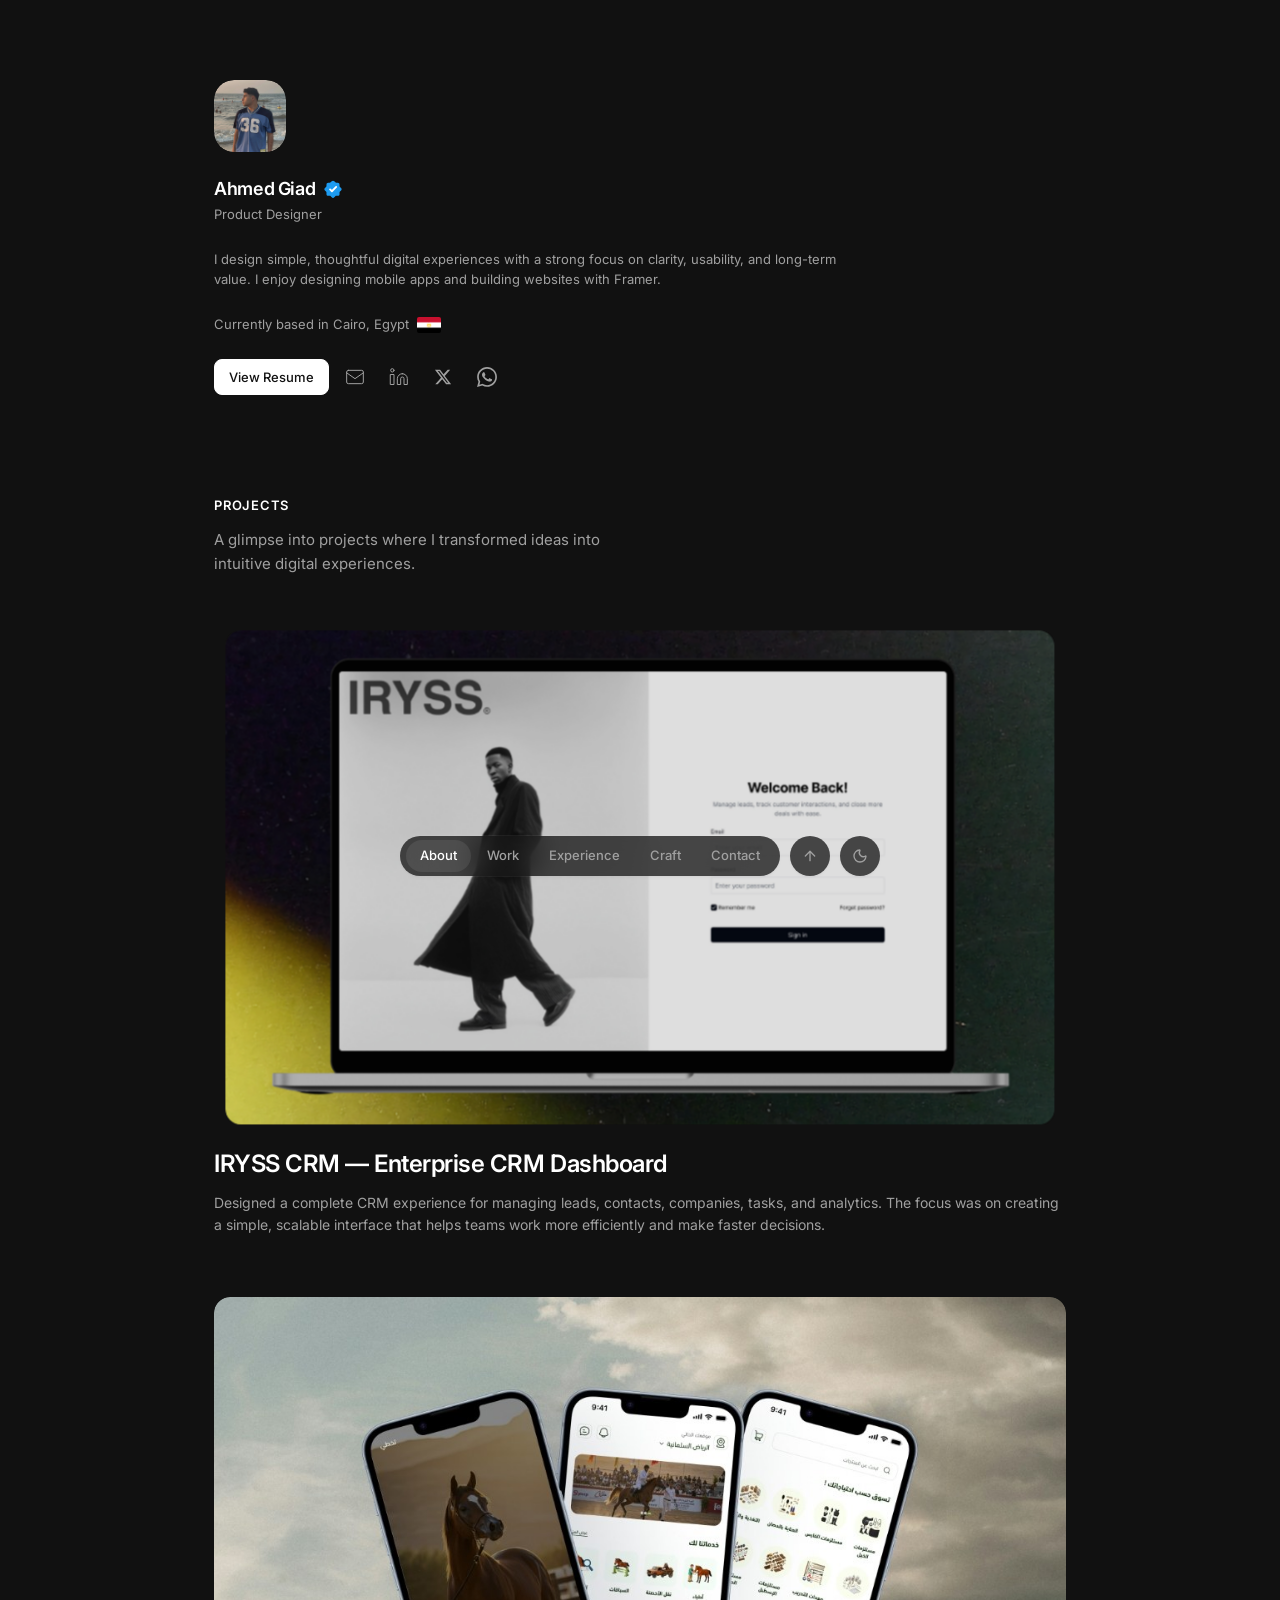
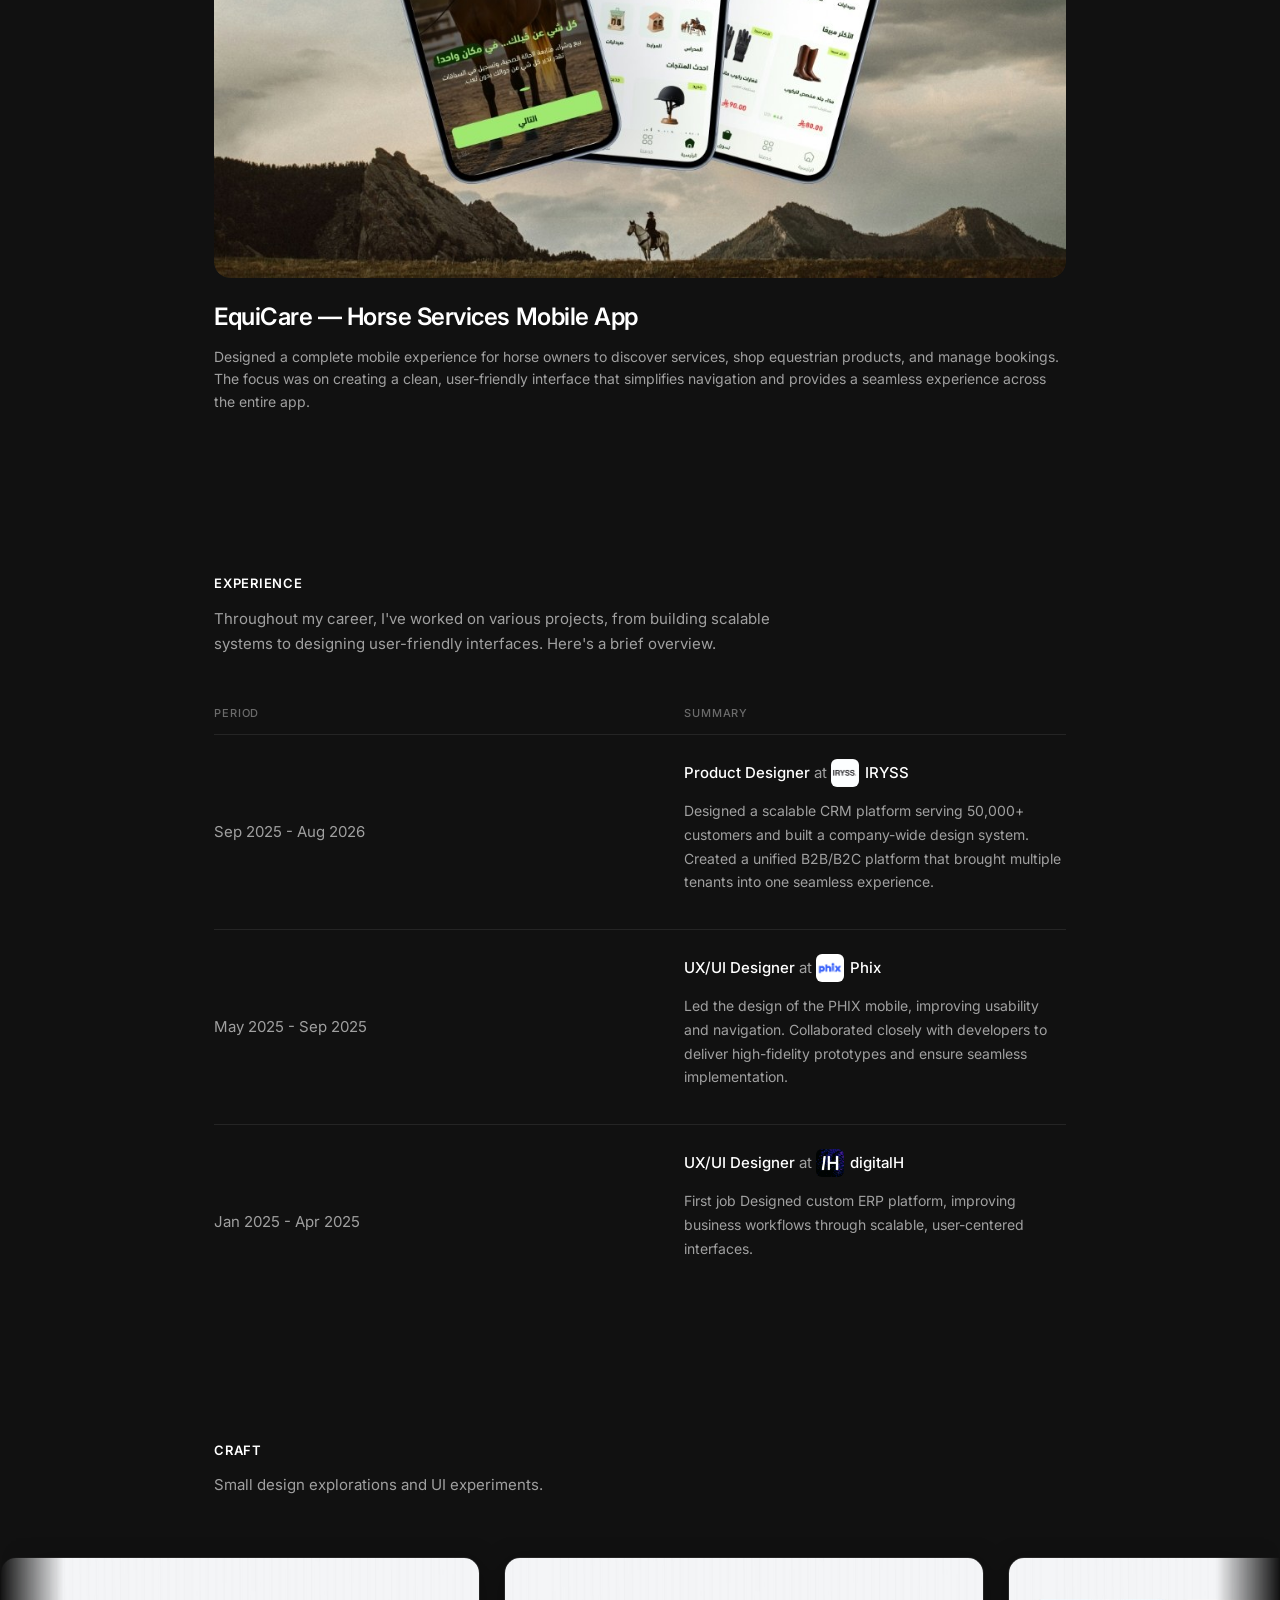
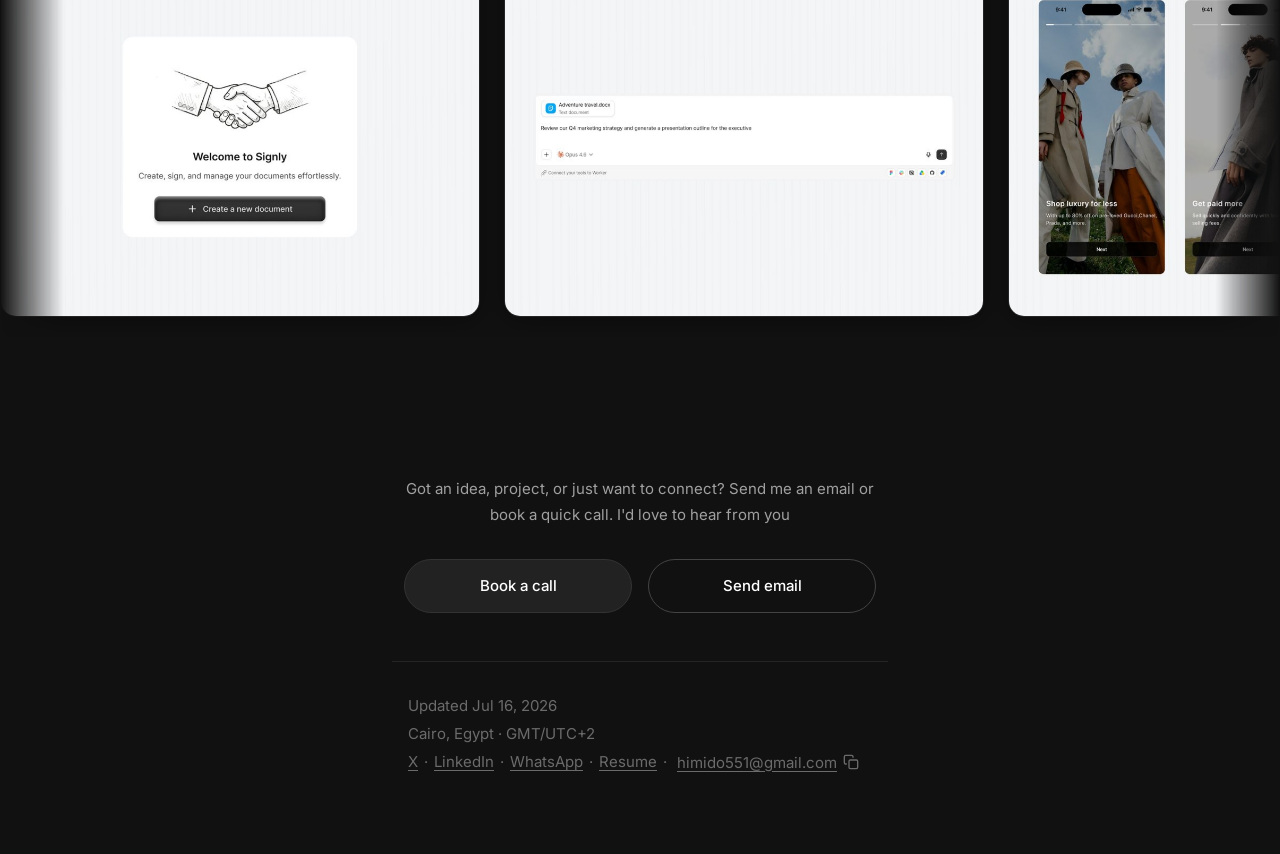
==== index.html @ dc69ae06 "Update Google Drive Resume links to the new CV file" ====
<!DOCTYPE html>
<html lang="en">
<head>
  <meta charset="UTF-8">
  <meta name="viewport" content="width=device-width, initial-scale=1.0">
  <meta name="description" content="Ahmed Giad — Senior UI/UX Designer specializing in Product & Enterprise UX. Building simple, thoughtful digital experiences.">
  <title>Ahmed Giad — Senior UI/UX Designer</title>
  <link rel="preconnect" href="https://fonts.googleapis.com">
  <link rel="preconnect" href="https://fonts.gstatic.com" crossorigin>
  <link href="https://fonts.googleapis.com/css2?family=Inter:wght@400;500;600&display=swap" rel="stylesheet">
  <link rel="stylesheet" href="styles.css?v=dock-v6">
  <link rel="icon" type="image/jpeg" href="assets/avatar.jpg">
</head>
<body>

  <main class="portfolio">
    <!-- ======= HERO SECTION ======= -->
    <section class="hero reveal" id="hero">
      <div class="container">
        <!-- Avatar Stack (4 background cards + 1 foreground main avatar) -->
        <div class="avatar-stack-container" id="avatar-stack">
          <!-- 4 Background cards -->
          <img src="assets/avatar-stack-1.jpg?v=blue" alt="Ahmed Photo 1" class="avatar-card card-1">
          <img src="assets/avatar-stack-2.jpg?v=blue" alt="Ahmed Photo 2" class="avatar-card card-2">
          <img src="assets/avatar-stack-3.jpg?v=blue" alt="Ahmed Photo 3" class="avatar-card card-3">
          <img src="assets/avatar-stack-4.jpg?v=blue" alt="Ahmed Photo 4" class="avatar-card card-4">

          <!-- Foreground avatar card -->
          <div class="avatar-main-card">
            <img src="assets/avatar.jpg?v=blue" alt="Ahmed Giad" class="avatar-img" id="avatar">
          </div>
        </div>

        <!-- Name & Title -->
        <div class="identity">
          <div class="name-row">
            <h1 class="name">Ahmed Giad</h1>
            <svg class="verified-badge" width="20" height="20" viewBox="0 0 24 24" fill="none" xmlns="http://www.w3.org/2000/svg">
              <path fill-rule="evenodd" clip-rule="evenodd" d="M12 2C12.59 2 13.15 2.25 13.56 2.68L14.77 3.96C15.11 4.32 15.59 4.52 16.09 4.52H17.82C18.92 4.52 19.82 5.42 19.82 6.52V8.25C19.82 8.75 20.02 9.23 20.38 9.57L21.66 10.78C22.09 11.19 22.34 11.75 22.34 12.34C22.34 12.93 22.09 13.49 21.66 13.9L20.38 15.11C20.02 15.45 19.82 15.93 19.82 16.43V18.16C19.82 19.26 18.92 20.16 17.82 20.16H16.09C15.59 20.16 15.11 20.36 14.77 20.72L13.56 22C13.15 22.43 12.59 22.68 12 22.68C11.41 22.68 10.85 22.43 10.44 22L9.23 20.72C8.89 20.36 8.41 20.16 7.91 20.16H6.18C5.08 20.16 4.18 19.26 4.18 18.16V16.43C4.18 15.93 3.98 15.45 3.62 15.11L2.34 13.9C1.91 13.49 1.66 12.93 1.66 12.34C1.66 11.75 1.91 11.19 2.34 10.78L3.62 9.57C3.98 9.23 4.18 8.75 4.18 8.25V6.52C4.18 5.42 5.08 4.52 6.18 4.52H7.91C8.41 4.52 8.89 4.32 9.23 3.96L10.44 2.68C10.85 2.25 11.41 2 12 2Z" fill="#1D9BF0"/>
              <path d="M8.5 12.5L10.7 14.7L15.8 9.5" stroke="white" stroke-width="2.2" stroke-linecap="round" stroke-linejoin="round"/>
            </svg>
          </div>
          <p class="title">Product Designer</p>
        </div>

        <!-- Bio -->
        <p class="bio">I design simple, thoughtful digital experiences with a strong focus on clarity, usability, and long-term value. I enjoy designing mobile apps and building websites with Framer.</p>

        <!-- Location -->
        <div class="location-row">
          <p class="location-text">Currently based in Cairo, Egypt</p>
          <img src="assets/egypt-flag.webp" alt="Egypt flag" class="flag-icon">
        </div>

        <!-- Action buttons -->
        <div class="actions">
          <a href="https://drive.google.com/file/d/1MEaKneOUFnsl9WUAeHXijmrjQYzzoPFJ/view?usp=sharing" target="_blank" class="btn-resume" id="btn-resume">View Resume</a>
          <a href="mailto:himido551@gmail.com" class="btn-icon" id="btn-email" aria-label="Email">
            <svg width="20" height="20" viewBox="0 0 24 24" fill="none" stroke="currentColor" stroke-width="1.2" stroke-linecap="round" stroke-linejoin="round">
              <rect x="2" y="4" width="20" height="16" rx="2"/>
              <path d="M22 7l-10 7L2 7"/>
            </svg>
          </a>
          <a href="https://www.linkedin.com/in/ahmedgiad" target="_blank" class="btn-icon" id="btn-linkedin" aria-label="LinkedIn">
            <svg width="20" height="20" viewBox="0 0 24 24" fill="none" stroke="currentColor" stroke-width="1.2" stroke-linecap="round" stroke-linejoin="round">
              <path d="M16 8a6 6 0 0 1 6 6v7h-4v-7a2 2 0 0 0-2-2 2 2 0 0 0-2 2v7h-4v-7a6 6 0 0 1 6-6z"/>
              <rect x="2" y="9" width="4" height="12"/>
              <circle cx="4" cy="4" r="2"/>
            </svg>
          </a>
          <a href="https://x.com/ahmeduiux206" target="_blank" class="btn-icon" id="btn-x" aria-label="X (Twitter)">
            <svg width="18" height="18" viewBox="0 0 24 24" fill="currentColor">
              <path d="M18.244 2.25h3.308l-7.227 8.26 8.502 11.24H16.17l-5.214-6.817L4.99 21.75H1.68l7.73-8.835L1.254 2.25H8.08l4.713 6.231zm-1.161 17.52h1.833L7.084 4.126H5.117z"/>
            </svg>
          </a>
          <a href="https://wa.me/201032505817" target="_blank" class="btn-icon" id="btn-whatsapp" aria-label="WhatsApp">
            <svg width="20" height="20" viewBox="0 0 360 362" fill="none">
              <path fill="currentColor" fill-rule="evenodd" d="M307.546 52.566C273.709 18.684 228.706.017 180.756 0 81.951 0 1.538 80.404 1.504 179.235c-.017 31.594 8.242 62.432 23.928 89.609L0 361.736l95.024-24.925c26.179 14.285 55.659 21.805 85.655 21.814h.077c98.788 0 179.21-80.413 179.244-179.244.017-47.898-18.608-92.926-52.454-126.807v-.008Zm-126.79 275.788h-.06c-26.73-.008-52.952-7.194-75.831-20.765l-5.44-3.231-56.391 14.791 15.05-54.981-3.542-5.638c-14.912-23.721-22.793-51.139-22.776-79.286.035-82.14 66.867-148.973 149.051-148.973 39.793.017 77.198 15.53 105.328 43.695 28.131 28.157 43.61 65.596 43.593 105.398-.035 82.149-66.867 148.982-148.982 148.982v.008Zm81.719-111.577c-4.478-2.243-26.497-13.073-30.606-14.568-4.108-1.496-7.09-2.243-10.073 2.243-2.982 4.487-11.568 14.577-14.181 17.559-2.613 2.991-5.226 3.361-9.704 1.117-4.477-2.243-18.908-6.97-36.02-22.226-13.313-11.878-22.304-26.54-24.916-31.027-2.613-4.486-.275-6.91 1.959-9.136 2.011-2.011 4.478-5.234 6.721-7.847 2.244-2.613 2.983-4.486 4.478-7.469 1.496-2.991.748-5.603-.369-7.847-1.118-2.243-10.073-24.289-13.812-33.253-3.636-8.732-7.331-7.546-10.073-7.692-2.613-.13-5.595-.155-8.586-.155-2.991 0-7.839 1.118-11.947 5.604-4.108 4.486-15.677 15.324-15.677 37.361s16.047 43.344 18.29 46.335c2.243 2.991 31.585 48.225 76.51 67.632 10.684 4.615 19.029 7.374 25.535 9.437 10.727 3.412 20.49 2.931 28.208 1.779 8.604-1.289 26.498-10.838 30.228-21.298 3.73-10.46 3.73-19.433 2.613-21.298-1.117-1.865-4.108-2.991-8.586-5.234l.008-.017Z" clip-rule="evenodd"/>
            </svg>
          </a>
        </div>
      </div>
    </section>

    <!-- ======= PROJECTS SECTION ======= -->
    <section class="projects reveal" id="projects">
      <div class="container">
        <h2 class="section-label">PROJECTS</h2>
        <p class="section-subtitle projects-subtitle">A glimpse into projects where I transformed ideas into intuitive digital experiences.</p>

        <div class="projects-list">
          <!-- Project 1 — IRYSS CRM -->
          <a href="iryss.html" class="project-card" id="project-iryss">
            <div class="project-image-wrapper">
              <img src="assets/iryss-mockup.jpg?v=macbook" alt="IRYSS CRM Dashboard MacBook Pro Mockup" class="project-image" loading="lazy" decoding="async">
            </div>
            <h3 class="project-title">IRYSS CRM — Enterprise CRM Dashboard</h3>
            <p class="project-desc">Designed a complete CRM experience for managing leads, contacts, companies, tasks, and analytics. The focus was on creating a simple, scalable interface that helps teams work more efficiently and make faster decisions.</p>
            <div class="project-cta">
              <span>View Case Study</span>
              <svg width="15" height="15" viewBox="0 0 24 24" fill="none" stroke="currentColor" stroke-width="2.5" stroke-linecap="round" stroke-linejoin="round">
                <line x1="5" y1="12" x2="19" y2="12"></line>
                <polyline points="12 5 19 12 12 19"></polyline>
              </svg>
            </div>
          </a>

          <!-- Project 2 — EquiCare -->
          <a href="equicare.html" class="project-card" id="project-equicare">
            <div class="project-image-wrapper">
              <img src="assets/equicare-mockup.jpg" alt="EquiCare Horse Services App" class="project-image" loading="lazy" decoding="async">
            </div>
            <h3 class="project-title">EquiCare — Horse Services Mobile App</h3>
            <p class="project-desc">Designed a complete mobile experience for horse owners to discover services, shop equestrian products, and manage bookings. The focus was on creating a clean, user-friendly interface that simplifies navigation and provides a seamless experience across the entire app.</p>
            <div class="project-cta">
              <span>View Case Study</span>
              <svg width="15" height="15" viewBox="0 0 24 24" fill="none" stroke="currentColor" stroke-width="2.5" stroke-linecap="round" stroke-linejoin="round">
                <line x1="5" y1="12" x2="19" y2="12"></line>
                <polyline points="12 5 19 12 12 19"></polyline>
              </svg>
            </div>
          </a>
        </div>
      </div>
    </section>

    <!-- ======= EXPERIENCE SECTION ======= -->
    <section class="experience reveal" id="experience">
      <div class="container">
        <h2 class="section-label">EXPERIENCE</h2>
        <p class="section-description">Throughout my career, I've worked on various projects, from building scalable systems to designing user-friendly interfaces. Here's a brief overview.</p>

        <div class="experience-table">
          <!-- Table Header -->
          <div class="experience-header">
            <span class="col-period">PERIOD</span>
            <span class="col-summary">SUMMARY</span>
          </div>
          <div class="divider"></div>

          <!-- Experience 1 -->
          <div class="experience-row reveal reveal-delay-1" id="exp-iryss">
            <div class="exp-period">
              <span>Sep 2025 - Aug 2026</span>
            </div>
            <div class="exp-details">
              <div class="exp-role-row">
                <span class="exp-role">Product Designer</span>
                <span class="exp-at">at</span>
                <a href="https://www.iryss.com/" target="_blank" rel="noopener noreferrer" class="exp-company">
                  <img src="assets/iryss-logo.png" alt="IRYSS" class="company-logo">
                  <span class="company-name">IRYSS</span>
                </a>
              </div>
              <p class="exp-desc">Designed a scalable CRM platform serving 50,000+ customers and built a company-wide design system. Created a unified B2B/B2C platform that brought multiple tenants into one seamless experience.</p>
            </div>
          </div>
          <div class="divider"></div>

          <!-- Experience 2 -->
          <div class="experience-row reveal reveal-delay-2" id="exp-phix">
            <div class="exp-period">
              <span>May 2025 - Sep 2025</span>
            </div>
            <div class="exp-details">
              <div class="exp-role-row">
                <span class="exp-role">UX/UI Designer</span>
                <span class="exp-at">at</span>
                <a href="https://getphix.com/" target="_blank" rel="noopener noreferrer" class="exp-company">
                  <img src="assets/phix-logo.png" alt="Phix" class="company-logo">
                  <span class="company-name">Phix</span>
                </a>
              </div>
              <p class="exp-desc">Led the design of the PHIX mobile, improving usability and navigation. Collaborated closely with developers to deliver high-fidelity prototypes and ensure seamless implementation.</p>
            </div>
          </div>
          <div class="divider"></div>

          <!-- Experience 3 -->
          <div class="experience-row reveal reveal-delay-3" id="exp-digitalh">
            <div class="exp-period">
              <span>Jan 2025 - Apr 2025</span>
            </div>
            <div class="exp-details">
              <div class="exp-role-row">
                <span class="exp-role">UX/UI Designer</span>
                <span class="exp-at">at</span>
                <a href="https://www.digitalh.dev/en" target="_blank" rel="noopener noreferrer" class="exp-company">
                  <img src="assets/digitalh-logo.jpg" alt="digitalH" class="company-logo">
                  <span class="company-name">digitalH</span>
                </a>
              </div>
              <p class="exp-desc">First job Designed custom ERP platform, improving business workflows through scalable, user-centered interfaces.</p>
            </div>
          </div>
        </div>
      </div>
    </section>

    <!-- ======= CRAFT SECTION ======= -->
    <section class="craft reveal" id="craft">
      <div class="container">
        <h2 class="section-label">CRAFT</h2>
        <p class="section-subtitle">Small design explorations and UI experiments.</p>
      </div>

      <div class="craft-marquee-container">
        <div class="craft-marquee-track">
          <!-- Set 1 -->
          <div class="craft-card" data-highres="assets/craft-hand-shack.png">
            <div class="craft-media-box">
              <img src="assets/craft-hand-shack.jpg" alt="Clean Illustration design" class="craft-img" draggable="false">
            </div>
          </div>
          <div class="craft-card" data-highres="assets/craft-ai-input.png">
            <div class="craft-media-box">
              <img src="assets/craft-ai-input.jpg" alt="Ai Input design" class="craft-img" draggable="false">
            </div>
          </div>
          <div class="craft-card" data-highres="assets/craft-mobile-onboarding.png">
            <div class="craft-media-box">
              <img src="assets/craft-mobile-onboarding.jpg" alt="Fashion Onboarding design" class="craft-img" draggable="false">
            </div>
          </div>
          <div class="craft-card" data-highres="assets/craft-profile-card.png">
            <div class="craft-media-box">
              <img src="assets/craft-profile-card.jpg" alt="Profile Card design" class="craft-img" draggable="false">
            </div>
          </div>

          <!-- Set 2 -->
          <div class="craft-card" data-highres="assets/craft-hand-shack.png">
            <div class="craft-media-box">
              <img src="assets/craft-hand-shack.jpg" alt="Clean Illustration design" class="craft-img" draggable="false">
            </div>
          </div>
          <div class="craft-card" data-highres="assets/craft-ai-input.png">
            <div class="craft-media-box">
              <img src="assets/craft-ai-input.jpg" alt="Ai Input design" class="craft-img" draggable="false">
            </div>
          </div>
          <div class="craft-card" data-highres="assets/craft-mobile-onboarding.png">
            <div class="craft-media-box">
              <img src="assets/craft-mobile-onboarding.jpg" alt="Fashion Onboarding design" class="craft-img" draggable="false">
            </div>
          </div>
          <div class="craft-card" data-highres="assets/craft-profile-card.png">
            <div class="craft-media-box">
              <img src="assets/craft-profile-card.jpg" alt="Profile Card design" class="craft-img" draggable="false">
            </div>
          </div>

          <!-- Set 3 -->
          <div class="craft-card" data-highres="assets/craft-hand-shack.png">
            <div class="craft-media-box">
              <img src="assets/craft-hand-shack.jpg" alt="Clean Illustration design" class="craft-img" draggable="false">
            </div>
          </div>
          <div class="craft-card" data-highres="assets/craft-ai-input.png">
            <div class="craft-media-box">
              <img src="assets/craft-ai-input.jpg" alt="Ai Input design" class="craft-img" draggable="false">
            </div>
          </div>
          <div class="craft-card" data-highres="assets/craft-mobile-onboarding.png">
            <div class="craft-media-box">
              <img src="assets/craft-mobile-onboarding.jpg" alt="Fashion Onboarding design" class="craft-img" draggable="false">
            </div>
          </div>
          <div class="craft-card" data-highres="assets/craft-profile-card.png">
            <div class="craft-media-box">
              <img src="assets/craft-profile-card.jpg" alt="Profile Card design" class="craft-img" draggable="false">
            </div>
          </div>
        </div>
      </div>
    </section>

    <!-- ======= CONTACT / FOOTER SECTION ======= -->
    <section class="contact reveal" id="contact">
      <div class="container">
        <p class="contact-cta">Got an idea, project, or just want to connect? Send me an email or book a quick call. I'd love to hear from you</p>

        <div class="contact-buttons">
          <a href="https://cal.com/giad-wpnfs6/book-a-quick-call" target="_blank" rel="noopener noreferrer" class="btn-contact btn-dark" id="btn-book-call">Book a call</a>
          <a href="mailto:himido551@gmail.com" class="btn-contact btn-outline" id="btn-send-email">Send email</a>
        </div>

        <footer class="footer-info">
          <p class="footer-updated">Updated Jul 16, 2026</p>
          <p class="footer-location">Cairo, Egypt · GMT/UTC+2</p>
          <div class="footer-links">
            <a href="https://x.com/ahmeduiux206" target="_blank">X</a>
            <span class="footer-dot">·</span>
            <a href="https://www.linkedin.com/in/ahmedgiad" target="_blank">LinkedIn</a>
            <span class="footer-dot">·</span>
            <a href="https://wa.me/201032505817" target="_blank">WhatsApp</a>
            <span class="footer-dot">·</span>
            <a href="https://drive.google.com/file/d/1MEaKneOUFnsl9WUAeHXijmrjQYzzoPFJ/view?usp=sharing" target="_blank">Resume</a>
            <span class="footer-dot">·</span>
            <span class="footer-email-wrapper" id="copy-email-wrapper" onclick="copyEmail(event)">
              <button class="footer-email-btn" id="copy-email">himido551@gmail.com</button>
              <svg class="copy-icon" id="copy-icon-default" width="16" height="16" viewBox="0 0 24 24" fill="none" stroke="currentColor" stroke-width="2" stroke-linecap="round" stroke-linejoin="round">
                <rect x="9" y="9" width="13" height="13" rx="2" ry="2"/>
                <path d="M5 15H4a2 2 0 0 1-2-2V4a2 2 0 0 1 2-2h9a2 2 0 0 1 2 2v1"/>
              </svg>
              <svg class="copy-icon-success" id="copy-icon-success" width="16" height="16" viewBox="0 0 24 24" fill="none" stroke="currentColor" stroke-width="2.5" stroke-linecap="round" stroke-linejoin="round">
                <polyline points="20 6 9 17 4 12"/>
              </svg>
              <span class="copy-tooltip" id="copy-tooltip">Copied to clipboard!</span>
            </span>
          </div>
        </footer>
      </div>
    </section>
  </main>
  <!-- Custom Explore Cursor -->
  <div class="explore-cursor" id="explore-cursor">
    <svg width="20" height="20" viewBox="0 0 24 24" fill="none" stroke="currentColor" stroke-width="2" stroke-linecap="round" stroke-linejoin="round">
      <path d="M7 17L17 7"/>
      <path d="M7 7h10v10"/>
    </svg>
    <span>Explore</span>
  </div>

  <script>
    // Guarantee page starts at the top (Hero Section) on load unless an anchor hash is present
    if ('scrollRestoration' in history) {
      history.scrollRestoration = 'manual';
    }
    if (!window.location.hash) {
      window.scrollTo(0, 0);
    }

    // Custom Explore cursor for project cards (Hide instantly when leaving)
    const cursor = document.getElementById('explore-cursor');
    const projectCards = document.querySelectorAll('.project-card');

    if (cursor) {
      function hideCursor() {
        cursor.classList.remove('visible');
      }

      document.addEventListener('mousemove', (e) => {
        cursor.style.left = e.clientX + 'px';
        cursor.style.top = e.clientY + 'px';

        // Check if element under pointer is inside a project card
        const target = document.elementFromPoint(e.clientX, e.clientY);
        if (target && target.closest('.project-card')) {
          cursor.classList.add('visible');
        } else {
          hideCursor();
        }
      });

      // Safety listeners so cursor never gets stuck
      document.addEventListener('mouseleave', hideCursor);
      window.addEventListener('blur', hideCursor);
      window.addEventListener('scroll', hideCursor, { passive: true });

      projectCards.forEach(card => {
        card.addEventListener('mouseleave', hideCursor);
        card.addEventListener('click', hideCursor);
      });
    }

    // Scroll Reveal Observer
    const revealElements = document.querySelectorAll('.reveal');
    const revealObserver = new IntersectionObserver((entries) => {
      entries.forEach(entry => {
        if (entry.isIntersecting) {
          entry.target.classList.add('active');
        }
      });
    }, {
      threshold: 0.12,
      rootMargin: '0px 0px -40px 0px'
    });

    revealElements.forEach(el => revealObserver.observe(el));

    // Framer Scroll-Driven Scale Animation for Projects Section
    const projectCardsList = document.querySelectorAll('.project-card');
    let ticking = false;

    function updateProjectScroll() {
      const windowHeight = window.innerHeight;

      projectCardsList.forEach(card => {
        const rect = card.getBoundingClientRect();
        const imgWrapper = card.querySelector('.project-image-wrapper');
        
        if (imgWrapper && rect.top < windowHeight && rect.bottom > 0) {
          // Progress from 0 (entering viewport) to 1 (mid viewport)
          const distanceFromBottom = windowHeight - rect.top;
          const progress = Math.min(Math.max(distanceFromBottom / (windowHeight * 0.7), 0), 1);
          
          // Easing curve
          const easeProgress = 1 - Math.pow(1 - progress, 2.5);
          
          const scale = 0.88 + (easeProgress * 0.12); // 0.88 -> 1.0
          const opacity = 0.4 + (easeProgress * 0.6); // 0.4 -> 1.0
          const translateY = (1 - easeProgress) * 35; // 35px -> 0px

          imgWrapper.style.transform = `scale(${scale.toFixed(4)}) translateY(${translateY.toFixed(1)}px)`;
          imgWrapper.style.opacity = opacity.toFixed(3);
        }
      });

      ticking = false;
    }

    function onScroll() {
      if (!ticking) {
        requestAnimationFrame(updateProjectScroll);
        ticking = true;
      }
    }

    window.addEventListener('scroll', onScroll, { passive: true });
    window.addEventListener('resize', onScroll, { passive: true });
    document.addEventListener('DOMContentLoaded', updateProjectScroll);
    updateProjectScroll();



    // Copy email to clipboard with visual feedback
    let copyTimeout;
    function copyEmail(e) {
      if (e) e.preventDefault();
      navigator.clipboard.writeText('himido551@gmail.com').then(() => {
        const wrapper = document.getElementById('copy-email-wrapper');
        const tooltip = document.getElementById('copy-tooltip');
        
        wrapper.classList.add('copied');
        tooltip.classList.add('show');
        
        clearTimeout(copyTimeout);
        copyTimeout = setTimeout(() => {
          wrapper.classList.remove('copied');
          tooltip.classList.remove('show');
        }, 2200);
      });
    }
    // Make copyEmail globally accessible
    window.copyEmail = copyEmail;
  </script>

  <!-- Hamza Alabou Style Floating Glass Dock -->
  <div class="dock" aria-label="Site Navigation">
    <nav class="dock-pill" aria-label="Site">
      <a class="dock-item active" aria-label="About" href="#hero">
        <svg xmlns="http://www.w3.org/2000/svg" width="16" height="16" viewBox="0 0 24 24" fill="none" stroke="currentColor" stroke-width="2" stroke-linecap="round" stroke-linejoin="round" class="dock-item-icon" aria-hidden="true"><path d="M19 21v-2a4 4 0 0 0-4-4H9a4 4 0 0 0-4 4v2"></path><circle cx="12" cy="7" r="4"></circle></svg>
        <span class="dock-item-label">About</span>
      </a>
      <a class="dock-item" aria-label="Work" href="#projects">
        <svg xmlns="http://www.w3.org/2000/svg" width="16" height="16" viewBox="0 0 24 24" fill="none" stroke="currentColor" stroke-width="2" stroke-linecap="round" stroke-linejoin="round" class="dock-item-icon" aria-hidden="true"><path d="M16 20V4a2 2 0 0 0-2-2h-4a2 2 0 0 0-2 2v16"></path><rect width="20" height="14" x="2" y="6" rx="2"></rect></svg>
        <span class="dock-item-label">Work</span>
      </a>
      <a class="dock-item" aria-label="Experience" href="#experience">
        <svg xmlns="http://www.w3.org/2000/svg" width="16" height="16" viewBox="0 0 24 24" fill="none" stroke="currentColor" stroke-width="2" stroke-linecap="round" stroke-linejoin="round" class="dock-item-icon" aria-hidden="true"><path d="M12.83 2.18a2 2 0 0 0-1.66 0L2.6 6.08a1 1 0 0 0 0 1.83l8.58 3.91a2 2 0 0 0 1.66 0l8.58-3.9a1 1 0 0 0 0-1.83z"></path><path d="M2 12a1 1 0 0 0 .58.91l8.6 3.91a2 2 0 0 0 1.65 0l8.58-3.9A1 1 0 0 0 22 12"></path><path d="M2 17a1 1 0 0 0 .58.91l8.6 3.91a2 2 0 0 0 1.65 0l8.58-3.9A1 1 0 0 0 22 17"></path></svg>
        <span class="dock-item-label">Experience</span>
      </a>
      <a class="dock-item" aria-label="Craft" href="#craft">
        <svg xmlns="http://www.w3.org/2000/svg" width="16" height="16" viewBox="0 0 24 24" fill="none" stroke="currentColor" stroke-width="2" stroke-linecap="round" stroke-linejoin="round" class="dock-item-icon" aria-hidden="true"><path d="m12 3-1.912 5.813a2 2 0 0 1-1.275 1.275L3 12l5.813 1.912a2 2 0 0 1 1.275 1.275L12 21l1.912-5.813a2 2 0 0 1 1.275-1.275L21 12l-5.813-1.912a2 2 0 0 1-1.275-1.275L12 3Z"></path></svg>
        <span class="dock-item-label">Craft</span>
      </a>
      <a class="dock-item" aria-label="Contact" href="#contact">
        <svg xmlns="http://www.w3.org/2000/svg" width="16" height="16" viewBox="0 0 24 24" fill="none" stroke="currentColor" stroke-width="2" stroke-linecap="round" stroke-linejoin="round" class="dock-item-icon" aria-hidden="true"><rect width="20" height="16" x="2" y="4" rx="2"></rect><path d="m22 7-8.97 5.7a1.94 1.94 0 0 1-2.06 0L2 7"></path></svg>
        <span class="dock-item-label">Contact</span>
      </a>
    </nav>

    <!-- Scroll to Top Button -->
    <div class="dock-bubble dock-bubble-top" id="dock-scroll-top">
      <button aria-label="Back to top">
        <svg xmlns="http://www.w3.org/2000/svg" width="16" height="16" viewBox="0 0 24 24" fill="none" stroke="currentColor" stroke-width="2" stroke-linecap="round" stroke-linejoin="round" class="lucide lucide-arrow-up"><path d="m5 12 7-7 7 7"></path><path d="M12 19V5"></path></svg>
      </button>
    </div>

    <!-- Theme Toggle Button -->
    <div class="dock-bubble" id="dock-theme-toggle">
      <button class="theme-toggle-btn" aria-label="Theme toggle">
        <span class="theme-toggle-icons">
          <svg xmlns="http://www.w3.org/2000/svg" width="16" height="16" viewBox="0 0 24 24" fill="none" stroke="currentColor" stroke-width="2" stroke-linecap="round" stroke-linejoin="round" class="lucide lucide-sun theme-icon theme-icon--sun" aria-hidden="true"><circle cx="12" cy="12" r="4"></circle><path d="M12 2v2"></path><path d="M12 20v2"></path><path d="m4.93 4.93 1.41 1.41"></path><path d="m17.66 17.66 1.41 1.41"></path><path d="M2 12h2"></path><path d="M20 12h2"></path><path d="m6.34 17.66-1.41 1.41"></path><path d="m19.07 4.93-1.41 1.41"></path></svg>
          <svg xmlns="http://www.w3.org/2000/svg" width="16" height="16" viewBox="0 0 24 24" fill="none" stroke="currentColor" stroke-width="2" stroke-linecap="round" stroke-linejoin="round" class="lucide lucide-moon theme-icon theme-icon--moon" aria-hidden="true"><path d="M20.985 12.486a9 9 0 1 1-9.473-9.472c.405-.022.617.46.402.803a6 6 0 0 0 8.268 8.268c.344-.215.825-.004.803.401"></path></svg>
        </span>
      </button>
    </div>
  </div>

  <script>
    // ==========================================
    // HAMZA ALABOU DOCK & THEME LOGIC
    // ==========================================
    const dockItems = Array.from(document.querySelectorAll('.dock-item'));
    const dockScrollTop = document.getElementById('dock-scroll-top');
    const dockThemeToggle = document.getElementById('dock-theme-toggle');
    const moonIcon = document.querySelector('.theme-icon--moon');
    const sunIcon = document.querySelector('.theme-icon--sun');

    const homeSections = [
      document.getElementById('hero'),
      document.getElementById('projects'),
      document.getElementById('experience'),
      document.getElementById('craft'),
      document.getElementById('contact')
    ].filter(Boolean);

    let activeNavSectionId = 'hero';

    function updateDockOnScroll() {
      const scrollY = window.scrollY;
      const isAtBottom = (window.innerHeight + scrollY) >= (document.documentElement.scrollHeight - 80);

      let currentId = 'hero';

      if (isAtBottom && homeSections.length > 0) {
        currentId = homeSections[homeSections.length - 1].getAttribute('id');
      } else {
        const trigger = scrollY + (window.innerHeight * 0.35);
        homeSections.forEach(sec => {
          const secTop = sec.getBoundingClientRect().top + scrollY;
          if (trigger >= secTop) {
            currentId = sec.getAttribute('id');
          }
        });
      }

      if (currentId !== activeNavSectionId) {
        activeNavSectionId = currentId;
        dockItems.forEach(item => {
          if (item.getAttribute('href') === `#${currentId}`) {
            item.classList.add('active');
            item.setAttribute('aria-current', 'page');
          } else {
            item.classList.remove('active');
            item.removeAttribute('aria-current');
          }
        });
      }
    }

    // Click on dock items -> smooth scroll
    dockItems.forEach(item => {
      item.addEventListener('click', (e) => {
        e.preventDefault();
        const targetId = item.getAttribute('href');
        const targetElement = document.querySelector(targetId);
        if (targetElement) {
          dockItems.forEach(l => {
            l.classList.remove('active');
            l.removeAttribute('aria-current');
          });
          item.classList.add('active');
          item.setAttribute('aria-current', 'page');
          activeNavSectionId = targetId.replace('#', '');
          targetElement.scrollIntoView({ behavior: 'smooth', block: 'start' });
        }
      });
    });

    // Scroll to Top Button
    if (dockScrollTop) {
      dockScrollTop.addEventListener('click', () => {
        dockScrollTop.classList.remove('trigger-anim');
        void dockScrollTop.offsetWidth;
        dockScrollTop.classList.add('trigger-anim');
        window.scrollTo({ top: 0, behavior: 'smooth' });
        setTimeout(() => dockScrollTop.classList.remove('trigger-anim'), 600);
      });
    }

    // Theme Toggle Functionality with Hamza Bloom & Pop Animation
    function applyTheme(theme, animate = false) {
      document.documentElement.setAttribute('data-theme', theme);
      localStorage.setItem('theme', theme);

      if (animate) {
        if (theme === 'dark' && moonIcon) {
          moonIcon.classList.remove('trigger-anim');
          void moonIcon.offsetWidth;
          moonIcon.classList.add('trigger-anim');
          setTimeout(() => moonIcon.classList.remove('trigger-anim'), 650);
        } else if (theme === 'light' && sunIcon) {
          sunIcon.classList.remove('trigger-anim');
          void sunIcon.offsetWidth;
          sunIcon.classList.add('trigger-anim');
          setTimeout(() => sunIcon.classList.remove('trigger-anim'), 650);
        }
      }
    }

    const savedTheme = localStorage.getItem('theme') || 'dark';
    applyTheme(savedTheme, false);

    if (dockThemeToggle) {
      dockThemeToggle.addEventListener('click', () => {
        const curr = document.documentElement.getAttribute('data-theme');
        const next = curr === 'light' ? 'dark' : 'light';
        applyTheme(next, true);
      });
    }

    window.addEventListener('scroll', updateDockOnScroll, { passive: true });
    document.addEventListener('DOMContentLoaded', updateDockOnScroll);
    setTimeout(updateDockOnScroll, 80);

    // ==========================================
    // CRAFT LIGHTBOX MODAL LOGIC (Inspora Style)
    // ==========================================
    document.addEventListener('DOMContentLoaded', () => {
      const craftCards = document.querySelectorAll('.craft-card');
      const craftLightbox = document.getElementById('craft-lightbox');
      const craftLightboxImg = document.getElementById('craft-lightbox-img');
      const craftLightboxCursor = document.getElementById('craft-lightbox-cursor');

      if (craftCards.length > 0 && craftLightbox) {
        // Custom cursor movement
        document.addEventListener('mousemove', (e) => {
          if (craftLightbox.classList.contains('active') && craftLightboxCursor) {
            craftLightboxCursor.style.left = e.clientX + 'px';
            craftLightboxCursor.style.top = e.clientY + 'px';
          }
        });

        craftCards.forEach(card => {
          card.addEventListener('click', () => {
            const highResSrc = card.getAttribute('data-highres');
            if (highResSrc) {
              craftLightboxImg.src = highResSrc;
              craftLightboxImg.alt = card.querySelector('.craft-img')?.alt || 'Craft Preview';
              craftLightbox.classList.add('active');
              craftLightbox.setAttribute('aria-hidden', 'false');
              document.body.style.overflow = 'hidden';
            }
          });
        });

        const closeCraftLightbox = () => {
          craftLightbox.classList.remove('active');
          craftLightbox.setAttribute('aria-hidden', 'true');
          document.body.style.overflow = '';
          setTimeout(() => {
            if (!craftLightbox.classList.contains('active')) {
              craftLightboxImg.src = '';
            }
          }, 300);
        };

        // Click anywhere inside the lightbox to close it
        craftLightbox.addEventListener('click', closeCraftLightbox);

        document.addEventListener('keydown', (e) => {
          if (e.key === 'Escape' && craftLightbox.classList.contains('active')) {
            closeCraftLightbox();
          }
        });

        // Preload high-res PNG images and initialize marquee after page loads
        window.addEventListener('load', () => {
          // 1. Preload high-res PNG images
          const highResImages = [
            'assets/craft-hand-shack.png',
            'assets/craft-ai-input.png',
            'assets/craft-mobile-onboarding.png',
            'assets/craft-profile-card.png'
          ];
          highResImages.forEach(src => {
            const img = new Image();
            img.src = src;
          });

          // 2. Initialize marquee scroll logic
          const track = document.querySelector('.craft-marquee-container');
          if (track) {
            let isAutoScrolling = true;
            let scrollSpeed = 0.8; // auto scroll speed
            let resumeTimeout = null;
            let isUserInteracting = false;
            let isDown = false;
            let startX;
            let scrollLeftVal;

            function scrollStep() {
              if (isAutoScrolling && !isUserInteracting) {
                const setWidth = track.scrollWidth / 3;
                if (setWidth > 50) {
                  track.scrollLeft += scrollSpeed;
                  // Seamless loop forward
                  if (track.scrollLeft >= setWidth) {
                    track.scrollLeft -= setWidth;
                  }
                }
              }
              requestAnimationFrame(scrollStep);
            }

            // Handle seamless loop backward/forward during manual scroll
            track.addEventListener('scroll', () => {
              const setWidth = track.scrollWidth / 3;
              if (setWidth > 50) {
                if (track.scrollLeft <= 0) {
                  track.scrollLeft += setWidth;
                } else if (track.scrollLeft >= setWidth * 2) {
                  track.scrollLeft -= setWidth;
                }
              }
            }, { passive: true });

            function pauseAutoScroll() {
              isUserInteracting = true;
              clearTimeout(resumeTimeout);
            }

            function resumeAutoScroll() {
              clearTimeout(resumeTimeout);
              resumeTimeout = setTimeout(() => {
                isUserInteracting = false;
              }, 1800); // Resume auto scroll after 1.8s of inactivity
            }

            // Mouse Hover pause (Only if device has a precise pointer, preventing hover stickiness on touch screens)
            if (window.matchMedia('(pointer: fine)').matches) {
              track.addEventListener('mouseenter', () => { isAutoScrolling = false; });
              track.addEventListener('mouseleave', () => { 
                isAutoScrolling = true; 
                if (isDown) {
                  isDown = false;
                  resumeAutoScroll();
                }
              });
            }

            // Touch interactions (Mobile swipe)
            track.addEventListener('touchstart', pauseAutoScroll, { passive: true });
            track.addEventListener('touchend', () => {
              if (isUserInteracting) resumeAutoScroll();
            }, { passive: true });

            // Mouse drag-to-scroll (Desktop swipe)
            track.addEventListener('mousedown', (e) => {
              isDown = true;
              startX = e.pageX - track.offsetLeft;
              scrollLeftVal = track.scrollLeft;
              pauseAutoScroll();
            });

            document.addEventListener('mouseup', () => {
              if (isDown) {
                isDown = false;
                resumeAutoScroll();
              }
            });

            track.addEventListener('mousemove', (e) => {
              if (!isDown) return;
              e.preventDefault();
              const x = e.pageX - track.offsetLeft;
              const walk = (x - startX) * 1.5; // scroll speed multiplier
              track.scrollLeft = scrollLeftVal - walk;
            });

            // Wheel / Scroll interactions
            track.addEventListener('wheel', () => {
              pauseAutoScroll();
              resumeAutoScroll();
            }, { passive: true });

            // Start the loop
            requestAnimationFrame(scrollStep);
          }
        });
      }
    });
  </script>

  <!-- Craft Lightbox Modal -->
  <div class="craft-lightbox" id="craft-lightbox" aria-hidden="true" role="dialog">
    <div class="craft-lightbox-overlay" id="craft-lightbox-overlay"></div>
    <div class="craft-lightbox-cursor" id="craft-lightbox-cursor">
      <svg xmlns="http://www.w3.org/2000/svg" width="16" height="16" viewBox="0 0 24 24" fill="none" stroke="currentColor" stroke-width="2.5" stroke-linecap="round" stroke-linejoin="round"><line x1="18" y1="6" x2="6" y2="18"></line><line x1="6" y1="6" x2="18" y2="18"></line></svg>
    </div>
    <div class="craft-lightbox-container">
      <div class="craft-lightbox-card">
        <img src="" alt="Craft Preview" id="craft-lightbox-img" class="craft-lightbox-img">
      </div>
    </div>
  </div>
  <!-- Vercel Web Analytics -->
  <script>
    window.va = window.va || function () { (window.vaq = window.vaq || []).push(arguments); };
  </script>
  <script defer src="/_vercel/insights/script.js"></script>
</body>
</html>
---- styles.css ----
/* ============================
   CSS RESET & BASE
   ============================ */
*,
*::before,
*::after {
  margin: 0;
  padding: 0;
  box-sizing: border-box;
  -webkit-tap-highlight-color: transparent !important;
}

:root {
  /* Colors — dark theme matching Figma */
  --bg-primary: #111111;
  --bg-card: #1a1a1a;
  --bg-card-border: #252525;
  --border-hover: #3d3d3d;
  --text-primary: #ffffff;
  --text-secondary: #a0a0a0;
  --text-muted: #6b6b6b;
  --accent-blue: #1D9BF0;
  --divider: #252525;
  --btn-border: #333333;
  --btn-hover: #1e1e1e;

  /* Typography */
  --font-family: 'Inter', -apple-system, BlinkMacSystemFont, 'Segoe UI', sans-serif;

  /* Spacing */
  --container-max-width: 900px;
  --section-padding: 80px 0;
}

[data-theme="light"] {
  --bg-primary: #ffffff;
  --bg-card: #f5f5f5;
  --bg-card-border: #e0e0e0;
  --border-hover: #c2c2c2;
  --text-primary: #111111;
  --text-secondary: #333333;
  --text-muted: #888888;
  --divider: #e0e0e0;
  --btn-border: #ccccca;
  --btn-hover: #ebebeb;
}

html {
  font-size: 16px;
  scroll-behavior: smooth;
  -webkit-font-smoothing: antialiased;
  -moz-osx-font-smoothing: grayscale;
  transition: background-color 0.35s ease, color 0.35s ease;
}

body {
  font-family: var(--font-family);
  background-color: var(--bg-primary);
  color: var(--text-primary);
  line-height: 1.6;
  min-height: 100vh;
  transition: background-color 0.35s ease, color 0.35s ease;
}

/* ============================
   LAYOUT
   ============================ */
.portfolio {
  width: 100%;
}

.container {
  max-width: var(--container-max-width);
  margin: 0 auto;
  padding: 0 24px;
}

/* ============================
   HERO SECTION
   ============================ */
.hero {
  padding: 80px 0 60px;
}

/* Avatar Photo Stack (tanvir.io hover fanned photo deck effect) */
.avatar-stack-container {
  position: relative;
  width: 72px;
  height: 72px;
  margin-bottom: 24px;
  cursor: pointer;
}

.avatar-card {
  position: absolute;
  top: 0;
  left: 0;
  width: 72px;
  height: 72px;
  border-radius: 18px;
  object-fit: cover;
  border: 2px solid rgba(255, 255, 255, 0.12);
  box-shadow: 0 10px 30px rgba(0, 0, 0, 0.85);
  opacity: 0;
  transform: scale(0.4) rotate(0deg);
  transition: transform 0.45s cubic-bezier(0.34, 1.56, 0.64, 1), opacity 0.3s ease;
  pointer-events: none;
  z-index: 1;
  will-change: transform, opacity;
}

.avatar-main-card {
  position: relative;
  width: 72px;
  height: 72px;
  border-radius: 20px;
  z-index: 10;
  transition: transform 0.4s cubic-bezier(0.34, 1.56, 0.64, 1);
  overflow: hidden;
}

.avatar-img {
  width: 72px;
  height: 72px;
  /* Squircle shape matching reference image */
  border-radius: 20px;
  object-fit: cover;
  display: block;
  border: none;
  box-shadow: 0 4px 20px rgba(0, 0, 0, 0.7);
}

/* Tight 4-Card Fanned Deck State — matching user reference screenshot */
.avatar-stack-container:hover .avatar-main-card {
  transform: scale(1.02);
}

/* card-1: bottom-left card */
.avatar-stack-container:hover .card-1 {
  opacity: 1;
  transform: translate(-34px, -8px) rotate(-16deg) scale(0.96);
  transition-delay: 0.00s;
}

/* card-2: top-left card */
.avatar-stack-container:hover .card-2 {
  opacity: 1;
  transform: translate(-22px, -42px) rotate(-8deg) scale(0.96);
  transition-delay: 0.04s;
}

/* card-3: top-right card */
.avatar-stack-container:hover .card-3 {
  opacity: 1;
  transform: translate(20px, -44px) rotate(12deg) scale(0.96);
  transition-delay: 0.08s;
}

/* card-4: mid-right card */
.avatar-stack-container:hover .card-4 {
  opacity: 1;
  transform: translate(34px, -8px) rotate(16deg) scale(0.96);
  transition-delay: 0.12s;
}


/* Name Row */
.identity {
  margin-bottom: 24px;
}

.name-row {
  display: flex;
  align-items: center;
  gap: 8px;
  margin-bottom: 4px;
}

.name {
  font-size: 18px;
  font-weight: 600;
  letter-spacing: -0.02em;
  line-height: 1.4;
}

.verified-badge {
  flex-shrink: 0;
  overflow: visible;
}

.title {
  font-size: 13px;
  color: var(--text-secondary);
  font-weight: 400;
  line-height: 1.5;
}

/* Bio */
.bio {
  font-size: 13px;
  color: var(--text-secondary);
  line-height: 1.6;
  max-width: 630px;
  margin-bottom: 24px;
  text-wrap: pretty;
}

/* Location */
.location-row {
  display: flex;
  align-items: center;
  gap: 8px;
  margin-bottom: 24px;
}

.location-text {
  font-size: 13px;
  color: var(--text-secondary);
  font-weight: 400;
}

.flag-icon {
  width: 24px;
  height: 16px;
  object-fit: cover;
  border-radius: 2px;
}

/* Action Buttons */
.actions {
  display: flex;
  align-items: center;
  gap: 8px;
}

.btn-resume {
  display: inline-flex;
  align-items: center;
  justify-content: center;
  padding: 8px 14px;
  font-size: 13px;
  font-weight: 500;
  color: #111111;
  background: #ffffff;
  border: 1px solid #ffffff;
  border-radius: 8px;
  text-decoration: none;
  transition: all 0.2s ease;
  line-height: 1.4;
}

.btn-resume:hover {
  background-color: #e8e8e8;
  border-color: #e8e8e8;
}

[data-theme="light"] .btn-resume {
  color: #ffffff;
  background: #2D2D2D;
  border-color: #2D2D2D;
}

[data-theme="light"] .btn-resume:hover {
  background-color: #3a3a3a;
  border-color: #3a3a3a;
}

.btn-icon {
  display: inline-flex;
  align-items: center;
  justify-content: center;
  width: 36px;
  height: 36px;
  color: var(--text-secondary);
  background: transparent;
  border: none;
  border-radius: 0;
  text-decoration: none;
  transition: color 0.25s cubic-bezier(0.16, 1, 0.3, 1), transform 0.25s cubic-bezier(0.16, 1, 0.3, 1);
}

.btn-icon:hover {
  background-color: transparent;
  transform: translateY(-2px);
}

#btn-email:hover {
  color: #ffffff;
}

[data-theme="light"] #btn-email:hover {
  color: #000000;
}

#btn-linkedin:hover {
  color: #0a66c2;
}

#btn-x:hover {
  color: #000000;
}

[data-theme="dark"] #btn-x:hover {
  color: #ffffff;
}

#btn-whatsapp:hover {
  color: #25d366;
}

/* ============================
   EXPERIENCE SECTION
   ============================ */
.experience {
  padding: var(--section-padding);
}

.section-label {
  font-size: 13px;
  font-weight: 600;
  letter-spacing: 0.06em;
  text-transform: uppercase;
  color: var(--text-primary);
  margin-bottom: 12px;
}

.section-description {
  font-size: 15px;
  color: var(--text-secondary);
  line-height: 1.7;
  max-width: 600px;
  margin-bottom: 48px;
}

/* Experience Table */
.experience-table {
  width: 100%;
}

.experience-header {
  display: grid;
  grid-template-columns: 350px 1fr;
  gap: 120px;
  padding-bottom: 12px;
}

.experience-header span {
  font-size: 11px;
  font-weight: 500;
  letter-spacing: 0.08em;
  text-transform: uppercase;
  color: var(--text-muted);
}

.col-summary {
  padding-left: 0;
}

.divider {
  width: 100%;
  height: 1px;
  background-color: var(--divider);
}

/* Experience Row */
.experience-row {
  display: grid;
  grid-template-columns: 350px 1fr;
  gap: 120px;
  padding: 24px 0;
}

.exp-period {
  display: flex;
  align-items: center;
  font-size: 15px;
  color: var(--text-secondary);
  font-weight: 400;
  min-height: 146px;
}

.exp-details {
  display: flex;
  flex-direction: column;
  gap: 12px;
}

.exp-role-row {
  display: flex;
  align-items: center;
  gap: 4px;
  flex-wrap: wrap;
}

.exp-role {
  font-size: 15px;
  font-weight: 500;
  color: var(--text-primary);
}

.exp-at {
  font-size: 15px;
  color: var(--text-secondary);
  font-weight: 400;
}

.exp-company {
  display: inline-flex;
  align-items: center;
  gap: 6px;
  text-decoration: none;
  cursor: pointer;
  transition: opacity 0.2s ease, transform 0.2s ease;
}

.exp-company:hover {
  opacity: 0.85;
  transform: translateY(-1px);
}

.company-logo {
  width: 28px;
  height: 28px;
  border-radius: 6px;
  object-fit: cover;
}

.company-name {
  font-size: 15px;
  font-weight: 500;
  color: var(--text-primary);
  transition: color 0.2s ease, text-decoration 0.2s ease;
}

.exp-company:hover .company-name {
  text-decoration: underline;
  text-underline-offset: 3px;
}

.exp-desc {
  font-size: 14px;
  color: var(--text-secondary);
  line-height: 1.7;
  max-width: 430px;
}

/* ============================
   PROJECTS SECTION
   ============================ */
.projects {
  padding: 40px 0 80px;
}

.projects-subtitle {
  max-width: 400px;
}

.projects-list {
  display: flex;
  flex-direction: column;
  gap: 60px;
}

.project-card {
  display: block;
  text-decoration: none;
  color: inherit;
  border-radius: 20px;
  transition: transform 0.4s cubic-bezier(0.16, 1, 0.3, 1);
  padding: 0;
}

.project-card:hover {
  transform: translateY(-6px);
  cursor: none;
}

.project-image-wrapper {
  width: 100%;
  border-radius: 16px;
  overflow: hidden;
  margin-bottom: 24px;
  background: linear-gradient(135deg, #1a1a1a 0%, #111 100%);
  transform: scale(0.88) translateY(35px);
  opacity: 0.4;
  transition: transform 0.15s cubic-bezier(0.1, 0.9, 0.2, 1), opacity 0.15s linear;
  will-change: transform, opacity;
}

.project-image {
  width: 100%;
  height: auto;
  display: block;
  object-fit: cover;
  border-radius: 16px;
  transition: transform 0.7s cubic-bezier(0.16, 1, 0.3, 1);
  will-change: transform;
}

.project-card:hover .project-image {
  transform: scale(1.035);
}

.project-title {
  font-size: 24px;
  font-weight: 600;
  color: var(--text-primary);
  margin-bottom: 12px;
  letter-spacing: -0.02em;
  line-height: 1.35;
}

.project-desc {
  font-family: 'Inter', "Inter Fallback", -apple-system, BlinkMacSystemFont, 'Segoe UI', Roboto, sans-serif;
  font-size: 14px;
  font-weight: 400;
  font-style: normal;
  line-height: 22.4px;
  color: var(--text-secondary);
  max-width: 846px;
}

.project-card:active {
  transform: scale(0.985);
  transition: transform 0.1s ease;
}

.project-cta {
  display: none;
}

@media (max-width: 960px) {
  .project-cta {
    display: inline-flex;
    align-items: center;
    gap: 6px;
    margin-top: 18px;
    font-size: 14px;
    font-weight: 500;
    color: var(--text-primary);
    opacity: 0.75;
    transition: opacity 0.25s cubic-bezier(0.16, 1, 0.3, 1), gap 0.25s cubic-bezier(0.16, 1, 0.3, 1);
  }

  .project-card:active .project-cta {
    opacity: 1;
    gap: 10px;
  }

  .project-cta svg {
    display: inline-block;
    transition: transform 0.25s cubic-bezier(0.16, 1, 0.3, 1);
  }
}

/* Explore Cursor */
.explore-cursor {
  position: fixed;
  top: 0;
  left: 0;
  display: flex;
  align-items: center;
  gap: 8px;
  background-color: #000000;
  color: #ffffff;
  padding: 14px 24px;
  border-radius: 999px;
  font-size: 16px;
  font-weight: 500;
  font-family: var(--font-family);
  pointer-events: none;
  z-index: 9999;
  opacity: 0;
  transform: translate(-50%, -50%) scale(0.5);
  transition: opacity 0.25s ease, transform 0.25s ease;
  white-space: nowrap;
  border: 1px solid #333;
}

.explore-cursor.visible {
  opacity: 1;
  transform: translate(-50%, -50%) scale(1);
}

.explore-cursor svg {
  flex-shrink: 0;
}

/* ============================
   CRAFT SECTION (Figma Design)
   ============================ */
.craft {
  padding: 40px 0 80px;
}

.craft-marquee-container {
  overflow-x: auto;
  scrollbar-width: none;
  -ms-overflow-style: none;
  position: relative;
  width: 100vw;
  left: 50%;
  right: 50%;
  margin-left: -50vw;
  margin-right: -50vw;
  padding: 20px 0;
  mask-image: linear-gradient(to right, transparent, black 5%, black 95%, transparent);
  -webkit-mask-image: linear-gradient(to right, transparent, black 5%, black 95%, transparent);
}

.craft-marquee-container::-webkit-scrollbar {
  display: none;
}

.craft-marquee-track {
  display: flex;
  gap: 24px;
  width: max-content;
}

.craft-card {
  flex-shrink: 0;
  width: 480px;
  aspect-ratio: 4 / 3;
  background-color: transparent;
  border-radius: 16px;
  text-decoration: none;
  color: inherit;
  cursor: pointer;
  transition: transform 0.35s cubic-bezier(0.16, 1, 0.3, 1);
}

.craft-card:hover {
  transform: translateY(-6px) scale(1.02);
}

.craft-media-box {
  width: 100%;
  height: 100%;
  border-radius: 16px;
  overflow: hidden;
  border: 1px solid var(--bg-card-border);
  background-color: #111111;
  box-shadow: 0 4px 24px rgba(0, 0, 0, 0.35);
  transition: border-color 0.25s ease, box-shadow 0.3s ease;
  display: flex;
  align-items: center;
  justify-content: center;
}

[data-theme="light"] .craft-media-box {
  background-color: #f0f0f0;
  border-color: rgba(0, 0, 0, 0.08);
  box-shadow: 0 4px 24px rgba(0, 0, 0, 0.07);
}

.craft-card:hover .craft-media-box {
  border-color: var(--border-hover);
  box-shadow: 0 12px 36px rgba(0, 0, 0, 0.5);
}

[data-theme="light"] .craft-card:hover .craft-media-box {
  box-shadow: 0 12px 36px rgba(0, 0, 0, 0.12);
}

.craft-img {
  width: 100%;
  height: 100%;
  object-fit: cover;
  display: block;
  transition: transform 0.6s cubic-bezier(0.16, 1, 0.3, 1);
  will-change: transform;
  image-rendering: -webkit-optimize-contrast;
  image-rendering: crisp-edges;
}

.craft-card:hover .craft-img {
  transform: scale(1.04);
}



@media (max-width: 768px) {
  .craft-card {
    width: 340px;
  }
  .craft-marquee-container {
    mask-image: none !important;
    -webkit-mask-image: none !important;
  }
  .craft-marquee-track {
    gap: 16px;
  }
}

.section-subtitle {
  font-size: 15px;
  color: var(--text-secondary);
  margin-bottom: 40px;
}

/* ============================
   CONTACT / FOOTER SECTION
   ============================ */
.contact {
  padding: 60px 0 80px;
}

.contact .container {
  text-align: center;
}

.contact-cta {
  font-size: 15px;
  color: var(--text-secondary);
  line-height: 1.7;
  max-width: 500px;
  margin: 0 auto 32px;
}

.contact-buttons {
  display: flex;
  justify-content: center;
  gap: 16px;
  margin-bottom: 48px;
}

.btn-contact {
  display: inline-flex;
  align-items: center;
  justify-content: center;
  padding: 14px 48px;
  font-size: 15px;
  font-weight: 500;
  font-family: var(--font-family);
  border-radius: 999px;
  text-decoration: none;
  transition: all 0.2s ease;
  min-width: 228px;
}

.btn-dark {
  background-color: #222;
  color: #ffffff;
  border: 1px solid #333;
}

.btn-dark:hover {
  background-color: #2a2a2a;
  border-color: #444;
}

.btn-outline {
  background: transparent;
  color: var(--text-primary);
  border: 1px solid #444;
}

.btn-outline:hover {
  background-color: var(--btn-hover);
  border-color: #555;
}

/* Footer Info */
.footer-info {
  border-top: 1px solid var(--divider);
  padding-top: 32px;
  text-align: left;
  max-width: 496px;
  margin: 0 auto;
  padding-left: 16px;
}

.footer-updated {
  font-size: 15px;
  color: var(--text-muted);
  margin-bottom: 4px;
}

.footer-location {
  font-size: 15px;
  color: var(--text-muted);
  margin-bottom: 4px;
}

.footer-links {
  display: flex;
  align-items: center;
  gap: 0;
  flex-wrap: wrap;
}

.footer-links a {
  font-size: 15px;
  color: var(--text-muted);
  text-decoration: underline;
  text-underline-offset: 3px;
  transition: color 0.2s ease;
}

.footer-links a:hover {
  color: var(--text-secondary);
}

.footer-dot {
  font-size: 15px;
  color: var(--text-muted);
  margin: 0 6px;
}

.footer-email-wrapper {
  position: relative;
  display: inline-flex;
  align-items: center;
  gap: 6px;
  cursor: pointer;
  padding: 2px 4px;
  border-radius: 6px;
  transition: background-color 0.2s ease;
}

.footer-email-wrapper:hover {
  background-color: rgba(255, 255, 255, 0.05);
}

.footer-email-btn {
  font-size: 15px;
  font-family: var(--font-family);
  color: var(--text-muted);
  background: none;
  border: none;
  cursor: pointer;
  text-decoration: underline;
  text-underline-offset: 3px;
  padding: 0;
  transition: color 0.2s ease;
}

.footer-email-wrapper:hover .footer-email-btn,
.footer-email-btn:hover {
  color: var(--text-secondary);
}

.copy-icon {
  color: var(--text-muted);
  cursor: pointer;
  transition: all 0.2s ease;
}

.footer-email-wrapper:hover .copy-icon {
  color: var(--text-secondary);
  transform: scale(1.1);
}

.copy-icon-success {
  display: none;
  animation: popIn 0.25s ease cubic-bezier(0.175, 0.885, 0.32, 1.275);
}

.footer-email-wrapper.copied .copy-icon {
  display: none;
}

.footer-email-wrapper.copied .copy-icon-success {
  display: inline-block;
}

.footer-email-wrapper.copied .footer-email-btn,
.footer-email-wrapper.copied .copy-icon-success {
  color: var(--text-primary);
}

/* Tooltip Badge */
.copy-tooltip {
  position: absolute;
  bottom: calc(100% + 8px);
  left: 50%;
  transform: translateX(-50%) translateY(4px) scale(0.9);
  background-color: #1f2937;
  color: #ffffff;
  border: 1px solid #374151;
  font-size: 12px;
  font-weight: 500;
  padding: 4px 10px;
  border-radius: 6px;
  white-space: nowrap;
  pointer-events: none;
  opacity: 0;
  visibility: hidden;
  transition: opacity 0.2s ease, transform 0.2s ease, visibility 0.2s ease;
  box-shadow: 0 4px 12px rgba(0, 0, 0, 0.4);
  z-index: 100;
}

.copy-tooltip::after {
  content: '';
  position: absolute;
  top: 100%;
  left: 50%;
  transform: translateX(-50%);
  border-width: 5px;
  border-style: solid;
  border-color: #1f2937 transparent transparent transparent;
}

.copy-tooltip.show {
  opacity: 1;
  visibility: visible;
  transform: translateX(-50%) translateY(0) scale(1);
}

@keyframes popIn {
  0% { transform: scale(0.5); opacity: 0; }
  100% { transform: scale(1); opacity: 1; }
}

/* ============================
   RESPONSIVE
   ============================ */
@media (max-width: 768px) {
  .container {
    padding: 0 20px;
  }

  .hero {
    padding: 48px 0 40px;
  }

  .experience-header {
    grid-template-columns: 1fr;
    gap: 4px;
  }

  .col-summary {
    display: none;
  }

  .experience-row {
    grid-template-columns: 1fr;
    gap: 16px;
  }

  .exp-period {
    min-height: auto;
  }

  .testimonials-grid {
    grid-template-columns: 1fr;
  }

  .section-description {
    max-width: 100%;
  }

  .bio {
    max-width: 100%;
  }
}

@media (max-width: 480px) {
  .name {
    font-size: 18px;
  }

  .testimonial-card {
    padding: 24px;
  }

  .contact-buttons {
    flex-direction: column;
    align-items: center;
  }

  .btn-contact {
    width: 100%;
    min-width: auto;
  }
}



/* ============================
   SCROLL REVEAL ANIMATIONS
   ============================ */
.reveal {
  opacity: 0;
  transform: translateY(35px);
  transition: opacity 0.8s cubic-bezier(0.16, 1, 0.3, 1), transform 0.8s cubic-bezier(0.16, 1, 0.3, 1);
  will-change: opacity, transform;
}

.reveal.active {
  opacity: 1;
  transform: translateY(0);
}

.reveal-delay-1 { transition-delay: 0.1s; }
.reveal-delay-2 { transition-delay: 0.25s; }
.reveal-delay-3 { transition-delay: 0.4s; }

/* ============================================================
   HAMZA ALABOU STYLE FLOATING GLASS DOCK & ANIMATIONS
   ============================================================ */
:root {
  --dur-color: 200ms;
  --dur-move: 160ms;
  --ease: cubic-bezier(0.23, 1, 0.32, 1);
  --dock-bg: rgba(22, 22, 22, 0.76);
  --dock-hover: rgba(255, 255, 255, 0.06);
  --dock-active: rgba(255, 255, 255, 0.08);
  --dock-ring: rgba(255, 255, 255, 0.12);
  --dock-icon: #a0a0a0;
  --dock-icon-hover: #ffffff;
}

[data-theme="light"] {
  --dock-bg: rgba(255, 255, 255, 0.78);
  --dock-hover: rgba(0, 0, 0, 0.04);
  --dock-active: rgba(0, 0, 0, 0.07);
  --dock-ring: rgba(0, 0, 0, 0.08);
  --dock-icon: #555555;
  --dock-icon-hover: #111111;
}

@keyframes dockItemFadeUp {
  0% {
    opacity: 0;
    transform: translateY(20px);
  }
  100% {
    opacity: 1;
    transform: translateY(0);
  }
}

.dock {
  position: fixed;
  bottom: 24px;
  left: 50%;
  transform: translateX(-50%);
  z-index: 1000;
  gap: 10px;
  display: flex;
  align-items: center;
  pointer-events: auto;
}

.dock-pill,
.dock-bubble {
  display: flex;
  align-items: center;
  background: var(--dock-bg);
  backdrop-filter: blur(16px);
  -webkit-backdrop-filter: blur(16px);
  box-shadow: 0 1px 2px rgba(0, 0, 0, 0.05), 0 2px 4px rgba(0, 0, 0, 0.02), 0 0 0 0.5px var(--dock-ring);
  animation: dockItemFadeUp 0.65s var(--ease) 0.2s backwards;
}

.dock-pill {
  height: 40px;
  padding: 4px 6px;
  border-radius: 9999px;
  gap: 2px;
}

.dock-bubble {
  width: 40px;
  height: 40px;
  border-radius: 50%;
  justify-content: center;
  cursor: pointer;
  padding: 0;
  border: none;
  background: var(--dock-bg);
  color: var(--dock-icon);
  transition: color var(--dur-color) var(--ease), background-color var(--dur-color) var(--ease), transform var(--dur-move) var(--ease);
}

.dock-bubble:hover {
  background: var(--dock-hover);
  color: var(--dock-icon-hover);
}

.dock-bubble:active {
  transform: scale(0.94);
}

.dock-bubble button,
.dock-bubble-top button {
  display: flex;
  align-items: center;
  justify-content: center;
  width: 100%;
  height: 100%;
  background: none;
  border: none;
  cursor: pointer;
  color: inherit;
  padding: 0;
}

.dock-item {
  display: flex;
  align-items: center;
  gap: 6px;
  padding: 6px 14px;
  border-radius: 9999px;
  font-size: 13px;
  font-weight: 500;
  line-height: 1.5;
  text-decoration: none;
  color: var(--text-secondary);
  white-space: nowrap;
  transition: color var(--dur-color) var(--ease), background-color var(--dur-color) var(--ease), transform var(--dur-move) var(--ease);
}

.dock-item:hover {
  color: var(--text-primary);
  background: var(--dock-hover);
}

.dock-item:active {
  transform: scale(0.96);
}

.dock-item.active,
.dock-item[aria-current="page"] {
  color: var(--text-primary);
  background: var(--dock-active);
  font-weight: 500;
}

.dock-item-icon {
  display: none;
  width: 16px;
  height: 16px;
}

.dock-item-label {
  display: inline;
}

/* Theme Toggle Icons & Animations (from Hamza Alabou) */
.theme-toggle-btn {
  display: flex;
  align-items: center;
  justify-content: center;
  width: 100%;
  height: 100%;
  border: none;
  background: none;
  padding: 0;
  cursor: pointer;
  color: inherit;
  transition: color var(--dur-color) var(--ease);
}

.theme-toggle-icons {
  position: relative;
  width: 16px;
  height: 16px;
  display: flex;
  align-items: center;
  justify-content: center;
}

.theme-icon {
  position: absolute;
  top: 0;
  left: 0;
  width: 16px;
  height: 16px;
  opacity: 0;
  transform-origin: center;
  transition: opacity var(--dur-color) var(--ease);
  pointer-events: none;
}

[data-theme="light"] .theme-icon--sun {
  opacity: 1;
}

[data-theme="dark"] .theme-icon--moon {
  opacity: 1;
}

@keyframes themeIconMoon {
  0% {
    transform: rotate(-45deg) scale(0.5);
    opacity: 0;
  }
  70% {
    transform: rotate(8deg) scale(1.1);
    opacity: 1;
  }
  100% {
    transform: rotate(0deg) scale(1);
    opacity: 1;
  }
}

@keyframes dockIconPop {
  0% {
    transform: scale(0.6);
    opacity: 0;
  }
  70% {
    transform: scale(1.06);
    opacity: 1;
  }
  100% {
    transform: scale(1);
    opacity: 1;
  }
}

@keyframes dockIconBloom {
  0% {
    transform: scale(0.2);
    opacity: 0;
  }
  70% {
    transform: scale(1.15);
    opacity: 1;
  }
  100% {
    transform: scale(1);
    opacity: 1;
  }
}

[data-theme="dark"] .theme-icon--moon.trigger-anim {
  animation: themeIconMoon 0.55s var(--ease);
}

[data-theme="light"] .theme-icon--sun.trigger-anim {
  animation: dockIconPop 0.4s var(--ease);
}

[data-theme="light"] .theme-icon--sun.trigger-anim path {
  transform-origin: 12px 12px;
  animation: dockIconBloom 0.42s cubic-bezier(0.34, 1.56, 0.64, 1) 60ms backwards;
}

.dock-bubble-top.trigger-anim svg {
  animation: dockIconPop 0.4s var(--ease);
}

.dock-bubble-top.trigger-anim svg path {
  transform-origin: 12px 12px;
  animation: dockIconBloom 0.42s cubic-bezier(0.34, 1.56, 0.64, 1) 60ms backwards;
}

/* Mobile Version (Hamza Alabou Dock Icon Mode) */
@media (max-width: 540px) {
  .dock {
    bottom: 16px;
    gap: 8px;
    max-width: calc(100vw - 24px);
  }
  .dock-pill {
    padding: 3px 4px;
    height: 38px;
  }
  .dock-bubble {
    width: 38px;
    height: 38px;
  }
  .dock-item {
    padding: 8px 10px;
    border-radius: 9999px;
    justify-content: center;
  }
  .dock-item-icon {
    display: inline-flex;
  }
  .dock-item-label {
    display: none;
  }
}

@media (max-width: 360px) {
  .dock-bubble-top {
    display: none;
  }
}

/* ============================================================
   CRAFT LIGHTBOX MODAL (Inspora Style)
   ============================================================ */
.craft-lightbox {
  position: fixed;
  inset: 0;
  z-index: 2000;
  display: flex;
  align-items: center;
  justify-content: center;
  opacity: 0;
  pointer-events: none;
  transition: opacity 0.3s cubic-bezier(0.16, 1, 0.3, 1);
}

.craft-lightbox.active {
  opacity: 1;
  pointer-events: auto;
}

.craft-lightbox-overlay {
  position: absolute;
  inset: 0;
  background: rgba(10, 10, 10, 0.92);
  backdrop-filter: blur(20px);
  -webkit-backdrop-filter: blur(20px);
  transition: background-color 0.3s ease;
}

[data-theme="light"] .craft-lightbox-overlay {
  background: rgba(240, 240, 240, 0.88);
}

.craft-lightbox-container {
  position: relative;
  display: flex;
  align-items: center;
  justify-content: center;
  z-index: 2010;
  max-width: 90%;
  max-height: 85vh;
  transform: scale(0.95);
  transition: transform 0.35s cubic-bezier(0.16, 1, 0.3, 1);
}

.craft-lightbox.active .craft-lightbox-container {
  transform: scale(1);
}

.craft-lightbox-card {
  background: #0f0f0f;
  border: 1px solid rgba(255, 255, 255, 0.08);
  border-radius: 20px;
  overflow: hidden;
  box-shadow: 0 30px 70px rgba(0, 0, 0, 0.6);
  display: flex;
  align-items: center;
  justify-content: center;
  max-width: 100%;
  max-height: 85vh;
  box-sizing: border-box;
}

[data-theme="light"] .craft-lightbox-card {
  background: #ffffff;
  border-color: rgba(0, 0, 0, 0.08);
  box-shadow: 0 30px 70px rgba(0, 0, 0, 0.15);
}

.craft-lightbox-img {
  max-width: 100%;
  max-height: 85vh;
  object-fit: contain;
  display: block;
  image-rendering: -webkit-optimize-contrast;
  image-rendering: high-quality;
}

/* Custom Cursor Close Button (Inspora Style) */
.craft-lightbox-cursor {
  position: fixed;
  width: 44px;
  height: 44px;
  border-radius: 50%;
  background: rgba(255, 255, 255, 0.12);
  backdrop-filter: blur(12px);
  -webkit-backdrop-filter: blur(12px);
  border: 1px solid rgba(255, 255, 255, 0.2);
  color: rgba(255, 255, 255, 0.8);
  display: flex;
  align-items: center;
  justify-content: center;
  pointer-events: none;
  z-index: 2020;
  box-shadow: 0 4px 16px rgba(0, 0, 0, 0.2);
  transform: translate(-50%, -50%) scale(0.6);
  opacity: 0;
  transition: transform 0.25s cubic-bezier(0.16, 1, 0.3, 1), opacity 0.2s ease;
  left: 0;
  top: 0;
}

[data-theme="light"] .craft-lightbox-cursor {
  background: rgba(255, 255, 255, 0.88);
  border-color: rgba(0, 0, 0, 0.08);
  color: rgba(0, 0, 0, 0.7);
  box-shadow: 0 4px 16px rgba(0, 0, 0, 0.1);
}

/* Show custom cursor when active */
.craft-lightbox.active .craft-lightbox-cursor {
  transform: translate(-50%, -50%) scale(1);
  opacity: 1;
}

.craft-lightbox-cursor svg {
  width: 16px;
  height: 16px;
  stroke-width: 2.5;
}

/* Hide default cursor inside lightbox */
.craft-lightbox {
  cursor: none !important;
}
.craft-lightbox * {
  cursor: none !important;
}

/* Responsive: coarse pointers (touchscreen) do not have a moving cursor, so hide custom cursor and show default tap behavior */
@media (pointer: coarse) {
  .craft-lightbox-cursor {
    display: none !important;
  }
  .craft-lightbox {
    cursor: auto !important;
  }
  .craft-lightbox * {
    cursor: auto !important;
  }
}
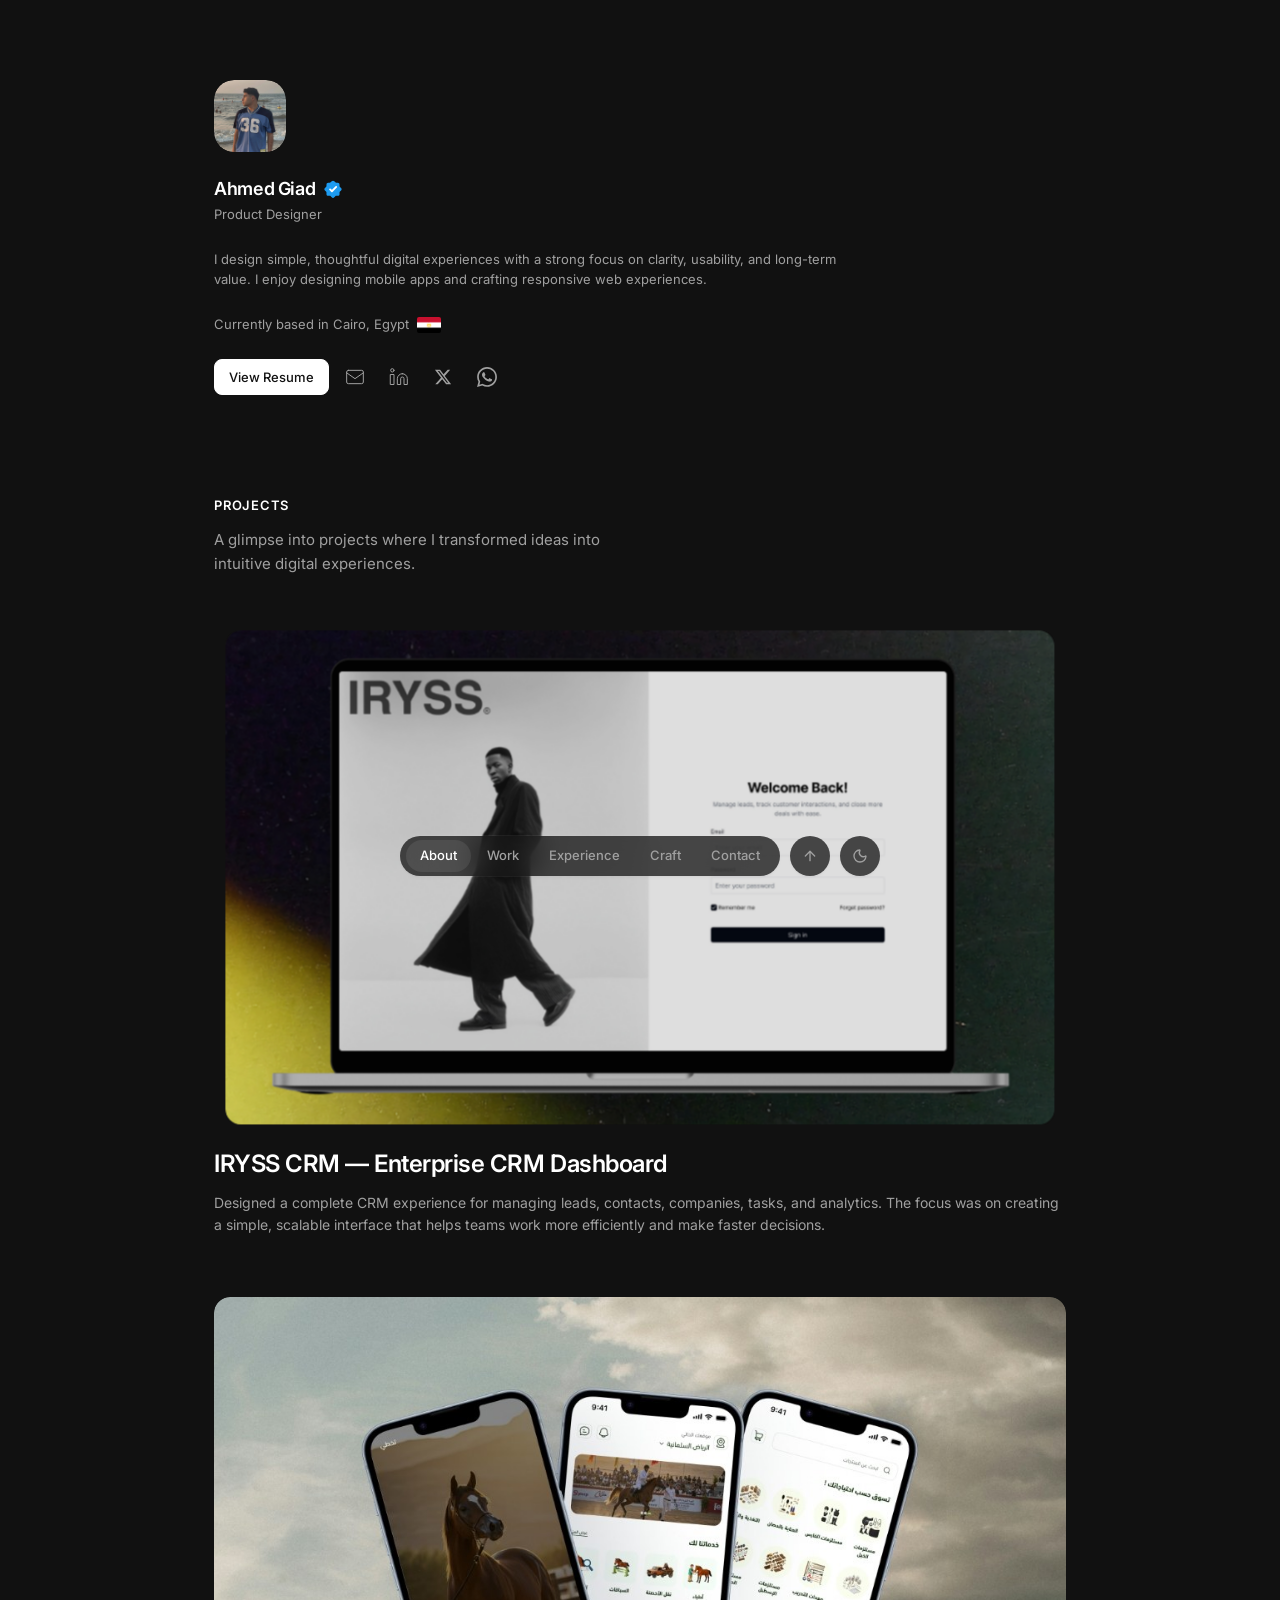
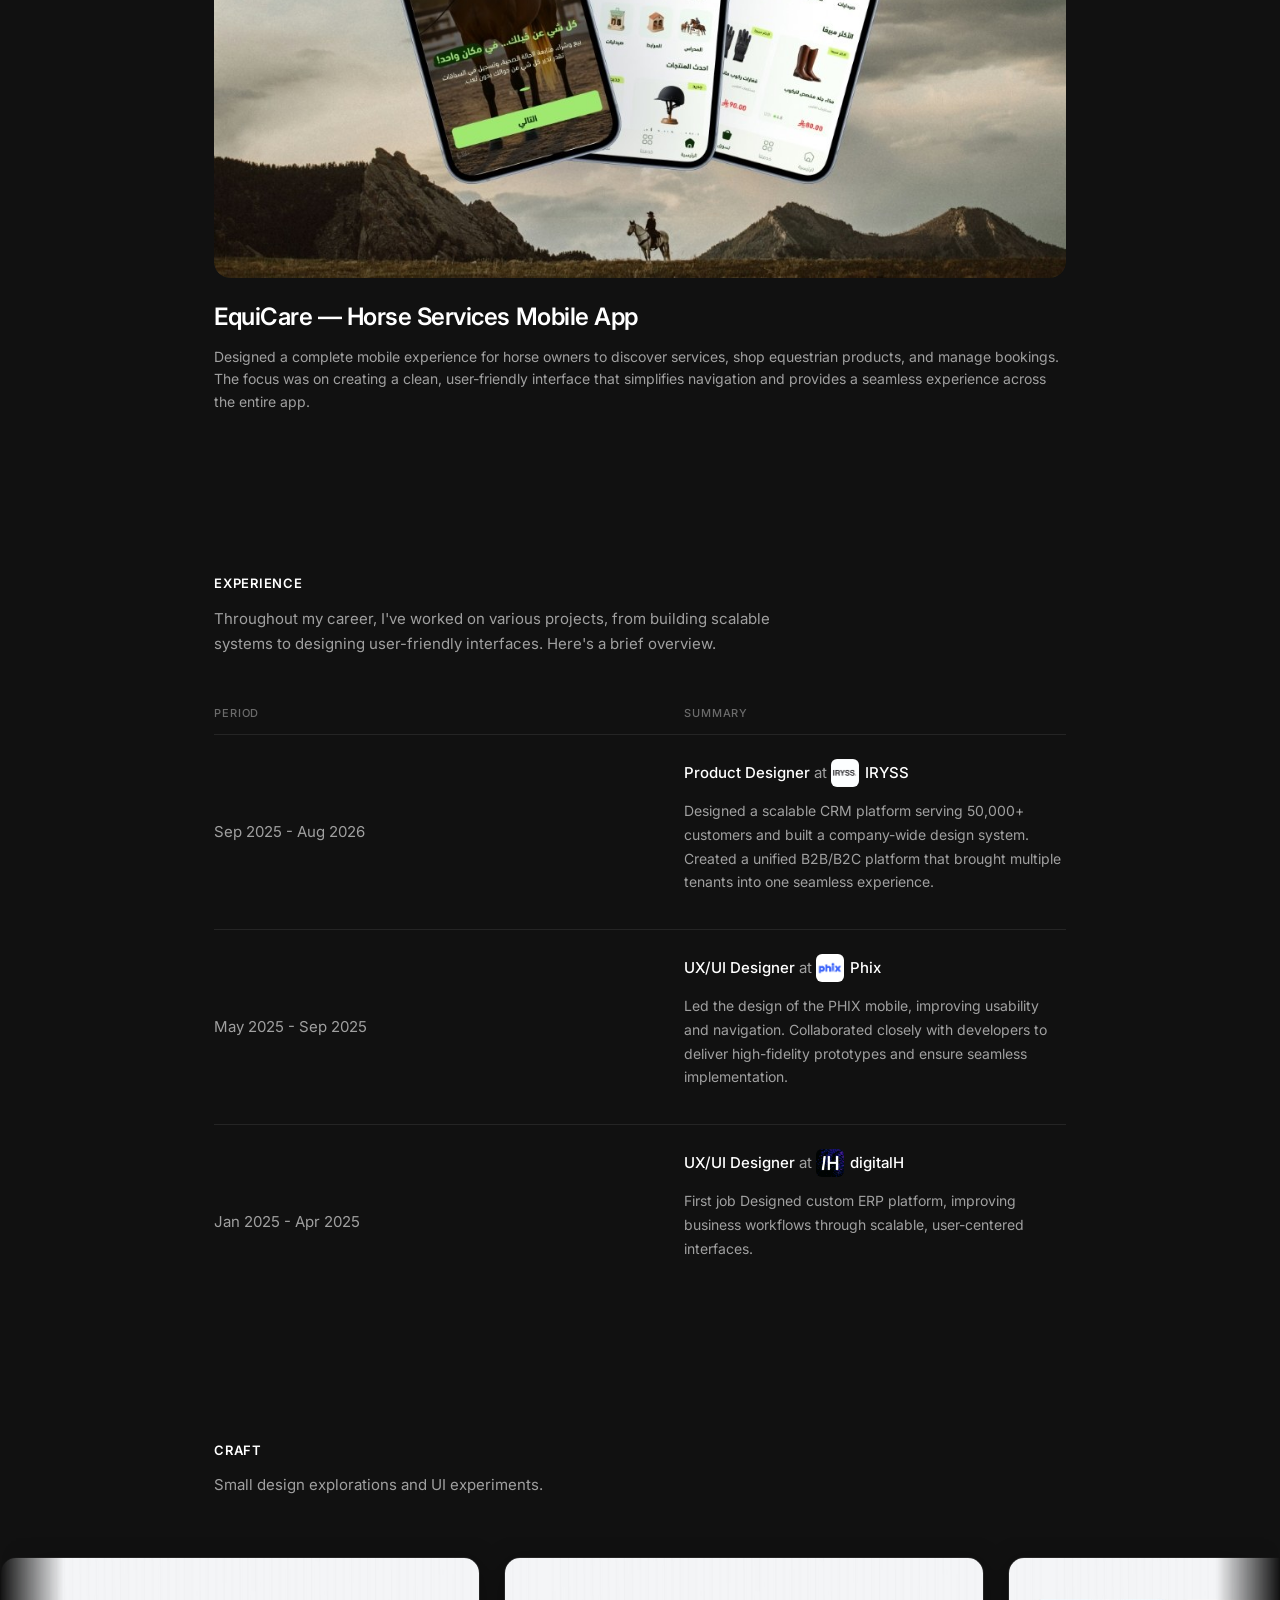
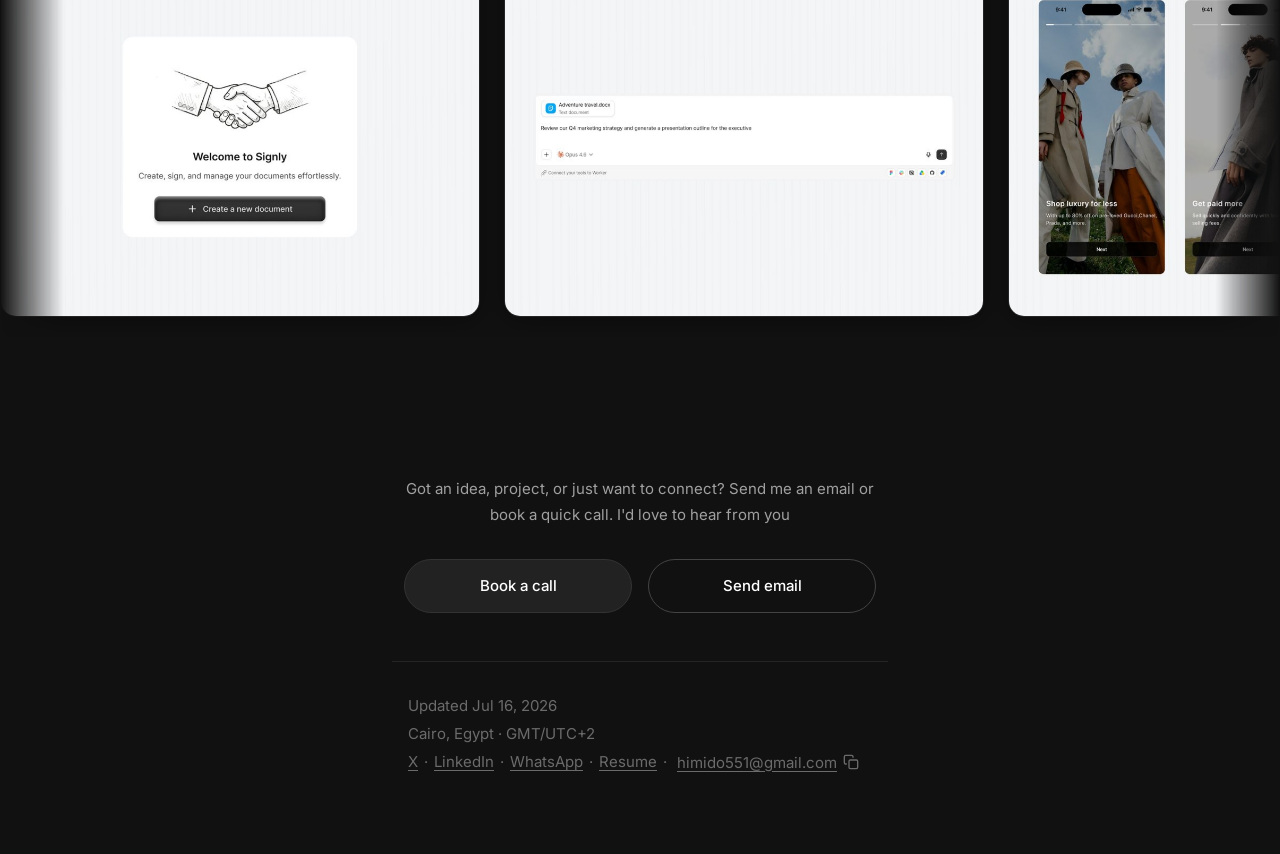
==== commit fd56291d: "Update bio description to remove Framer and replace with crafting responsive web experiences" ====
--- a/index.html
+++ b/index.html
@@ -44,7 +44,7 @@
         </div>
 
         <!-- Bio -->
-        <p class="bio">I design simple, thoughtful digital experiences with a strong focus on clarity, usability, and long-term value. I enjoy designing mobile apps and building websites with Framer.</p>
+        <p class="bio">I design simple, thoughtful digital experiences with a strong focus on clarity, usability, and long-term value. I enjoy designing mobile apps and crafting responsive web experiences.</p>
 
         <!-- Location -->
         <div class="location-row">
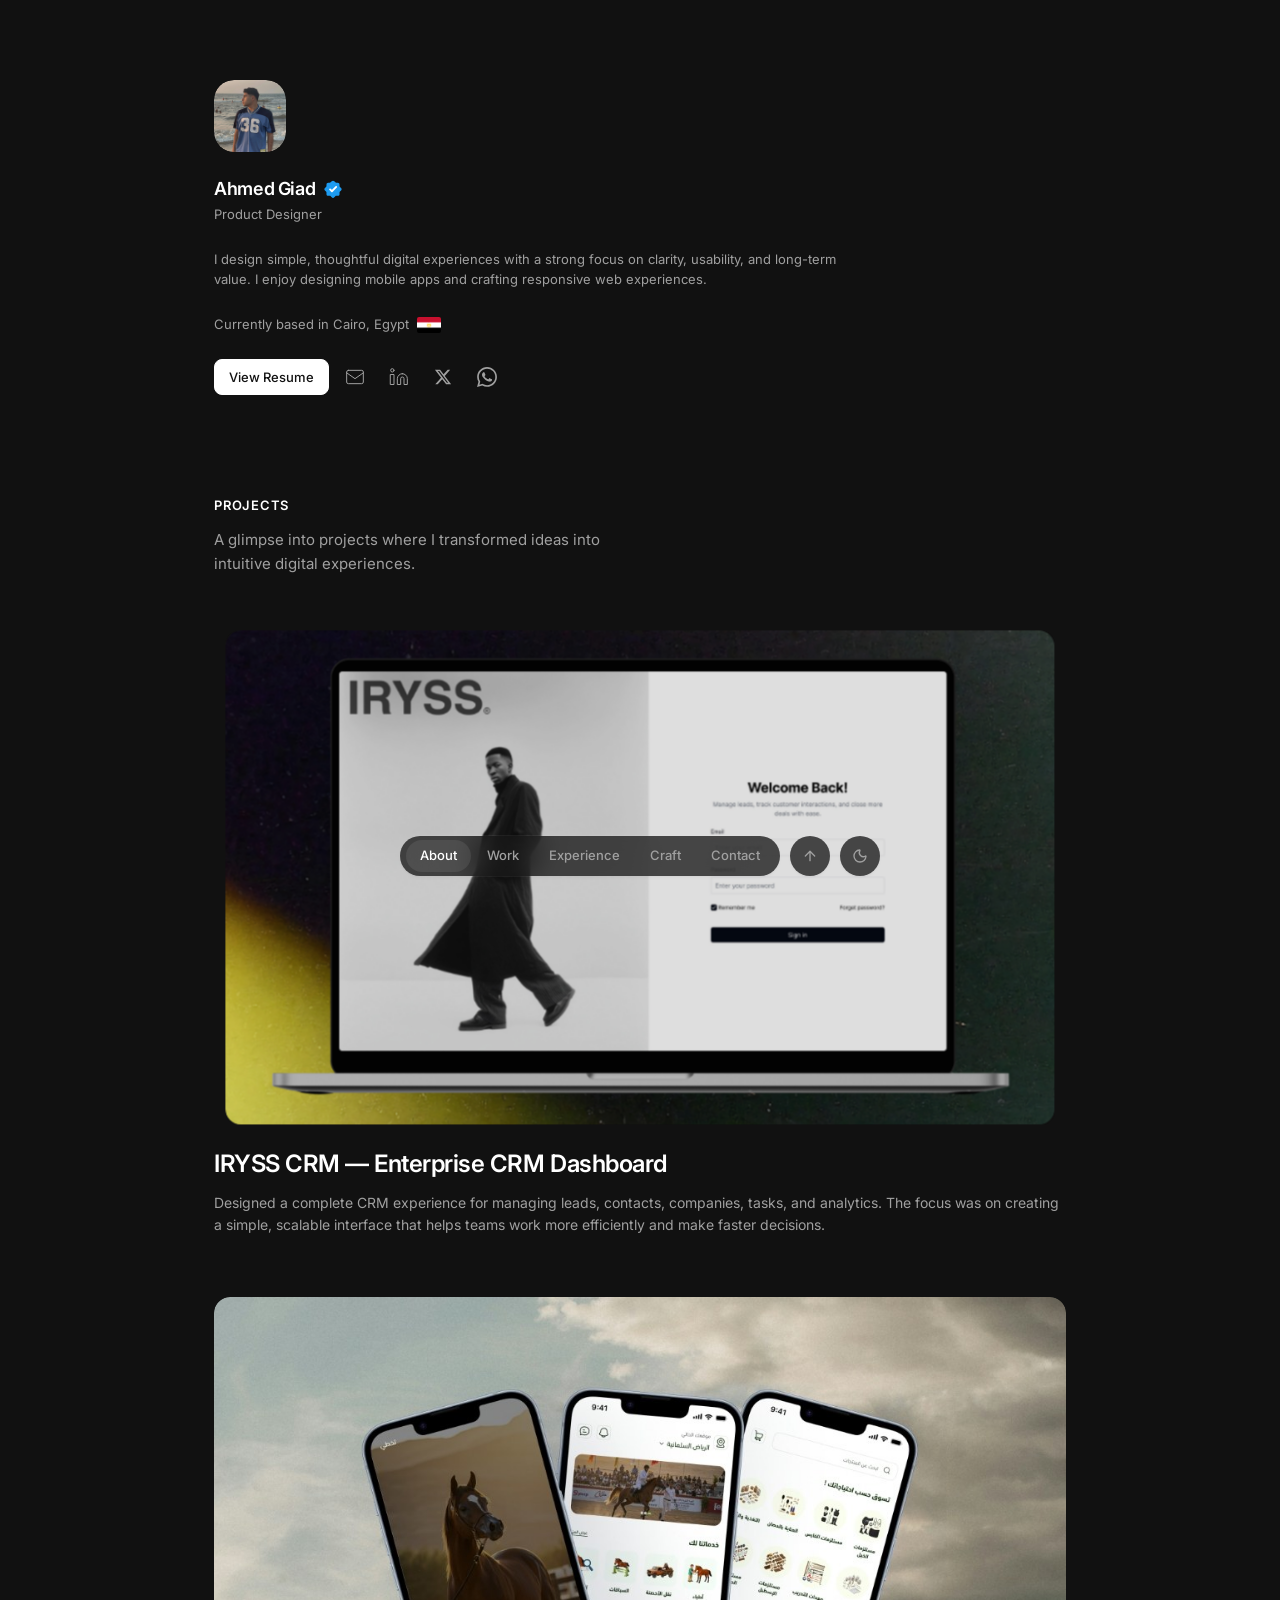
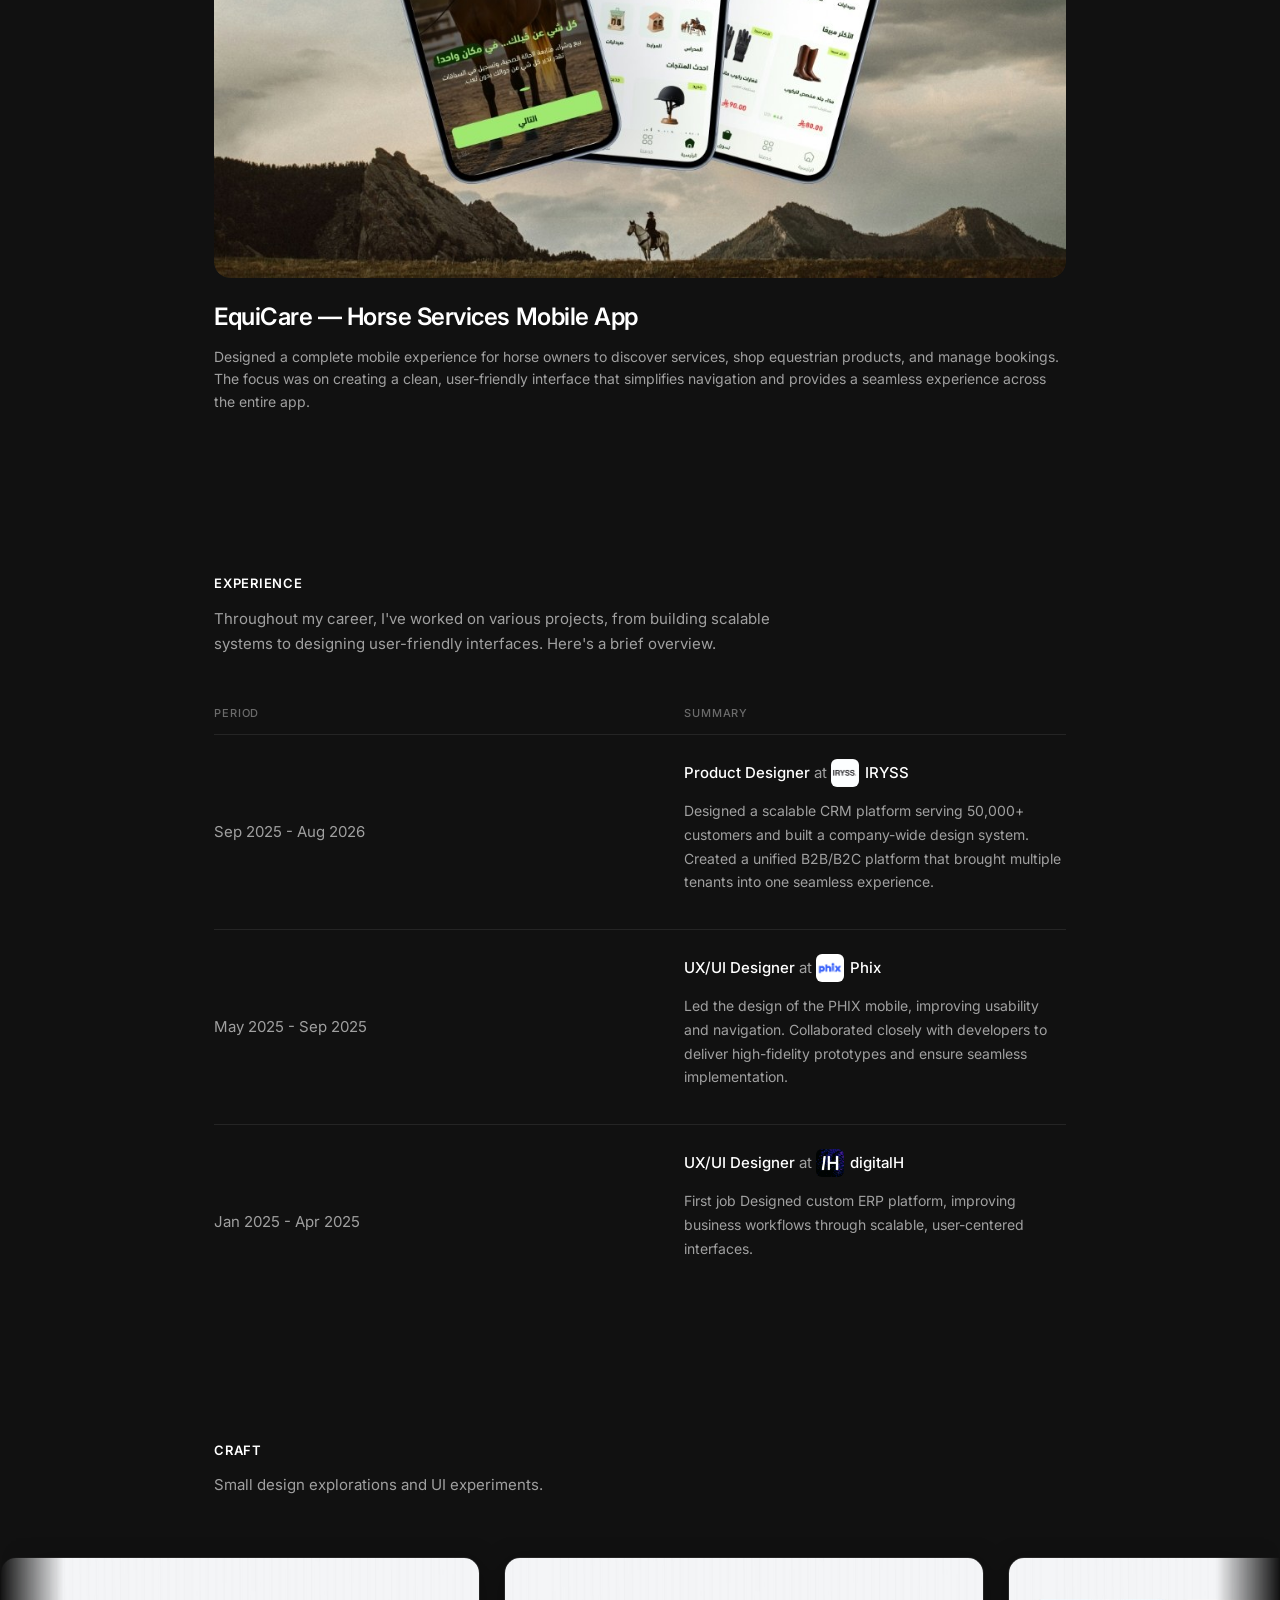
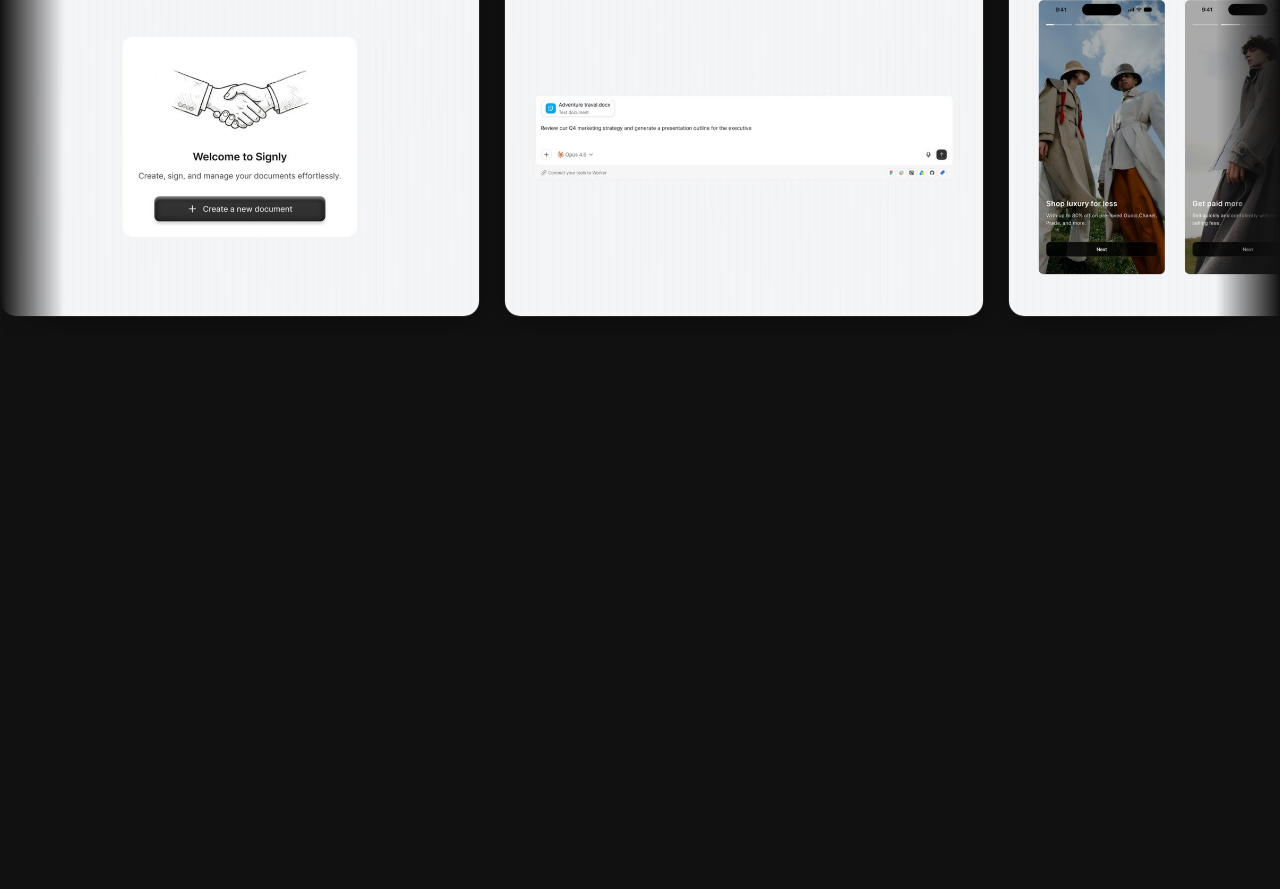
==== commit b651207b: "Replace Google Drive CV links with direct link to the new locally hosted Ahmed_Khaled_Giad_CV.pdf" ====
--- a/index.html
+++ b/index.html
@@ -54,7 +54,7 @@
 
         <!-- Action buttons -->
         <div class="actions">
-          <a href="https://drive.google.com/file/d/1MEaKneOUFnsl9WUAeHXijmrjQYzzoPFJ/view?usp=sharing" target="_blank" class="btn-resume" id="btn-resume">View Resume</a>
+          <a href="assets/Ahmed_Khaled_Giad_CV.pdf" target="_blank" class="btn-resume" id="btn-resume">View Resume</a>
           <a href="mailto:himido551@gmail.com" class="btn-icon" id="btn-email" aria-label="Email">
             <svg width="20" height="20" viewBox="0 0 24 24" fill="none" stroke="currentColor" stroke-width="1.2" stroke-linecap="round" stroke-linejoin="round">
               <rect x="2" y="4" width="20" height="16" rx="2"/>
@@ -295,7 +295,7 @@
             <span class="footer-dot">·</span>
             <a href="https://wa.me/201032505817" target="_blank">WhatsApp</a>
             <span class="footer-dot">·</span>
-            <a href="https://drive.google.com/file/d/1MEaKneOUFnsl9WUAeHXijmrjQYzzoPFJ/view?usp=sharing" target="_blank">Resume</a>
+            <a href="assets/Ahmed_Khaled_Giad_CV.pdf" target="_blank">Resume</a>
             <span class="footer-dot">·</span>
             <span class="footer-email-wrapper" id="copy-email-wrapper" onclick="copyEmail(event)">
               <button class="footer-email-btn" id="copy-email">himido551@gmail.com</button>
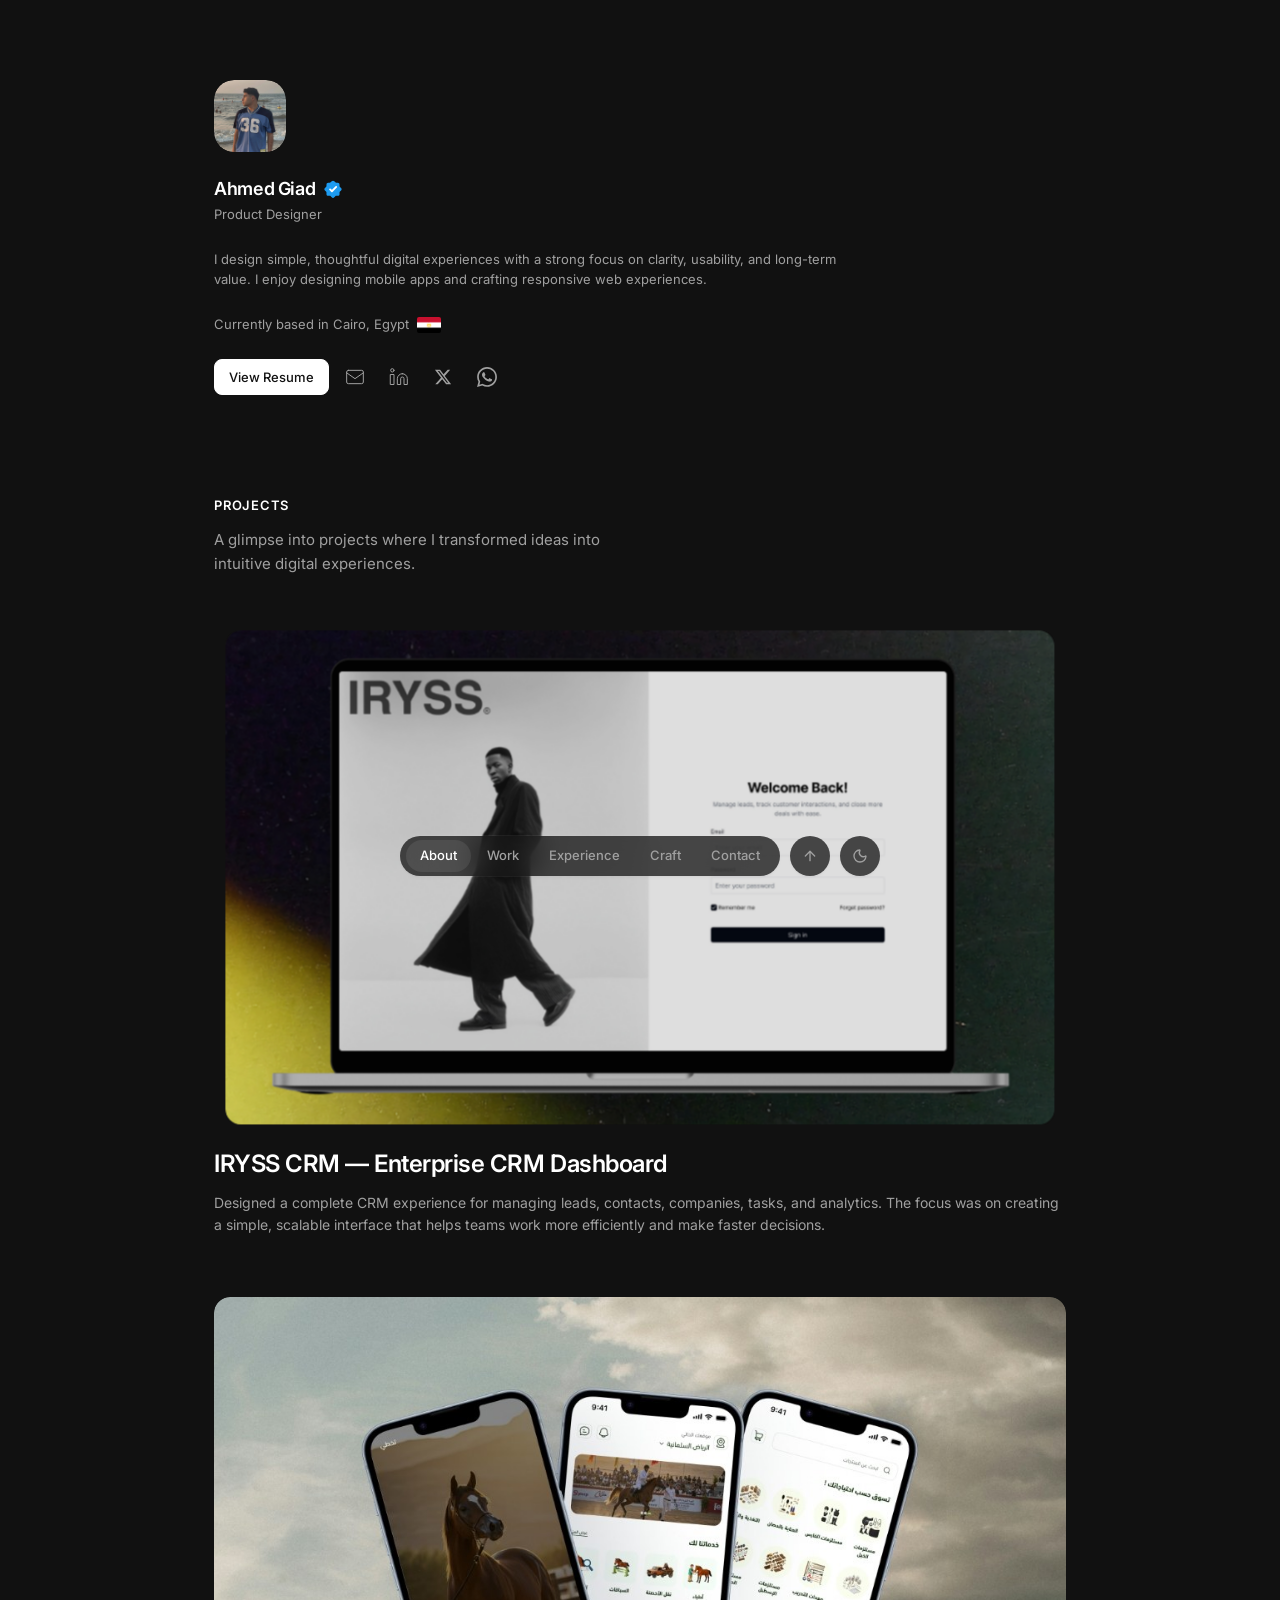
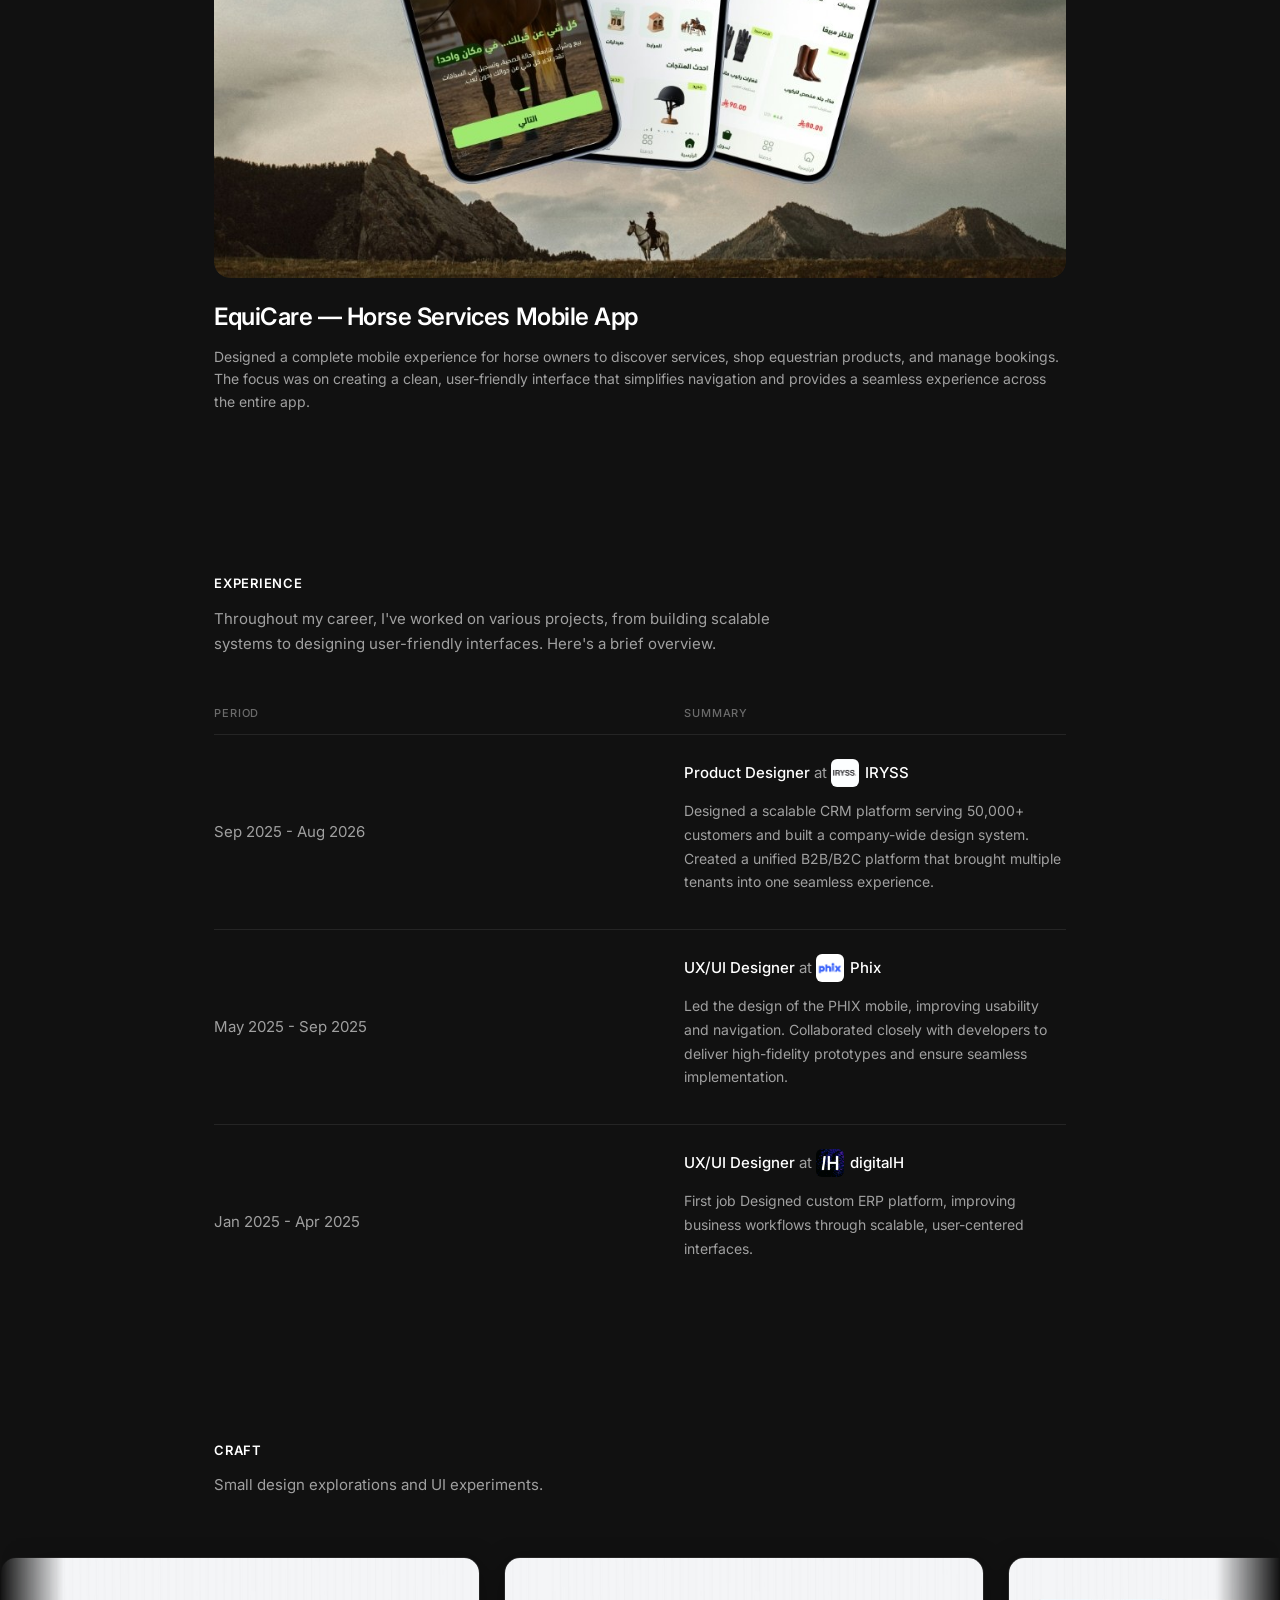
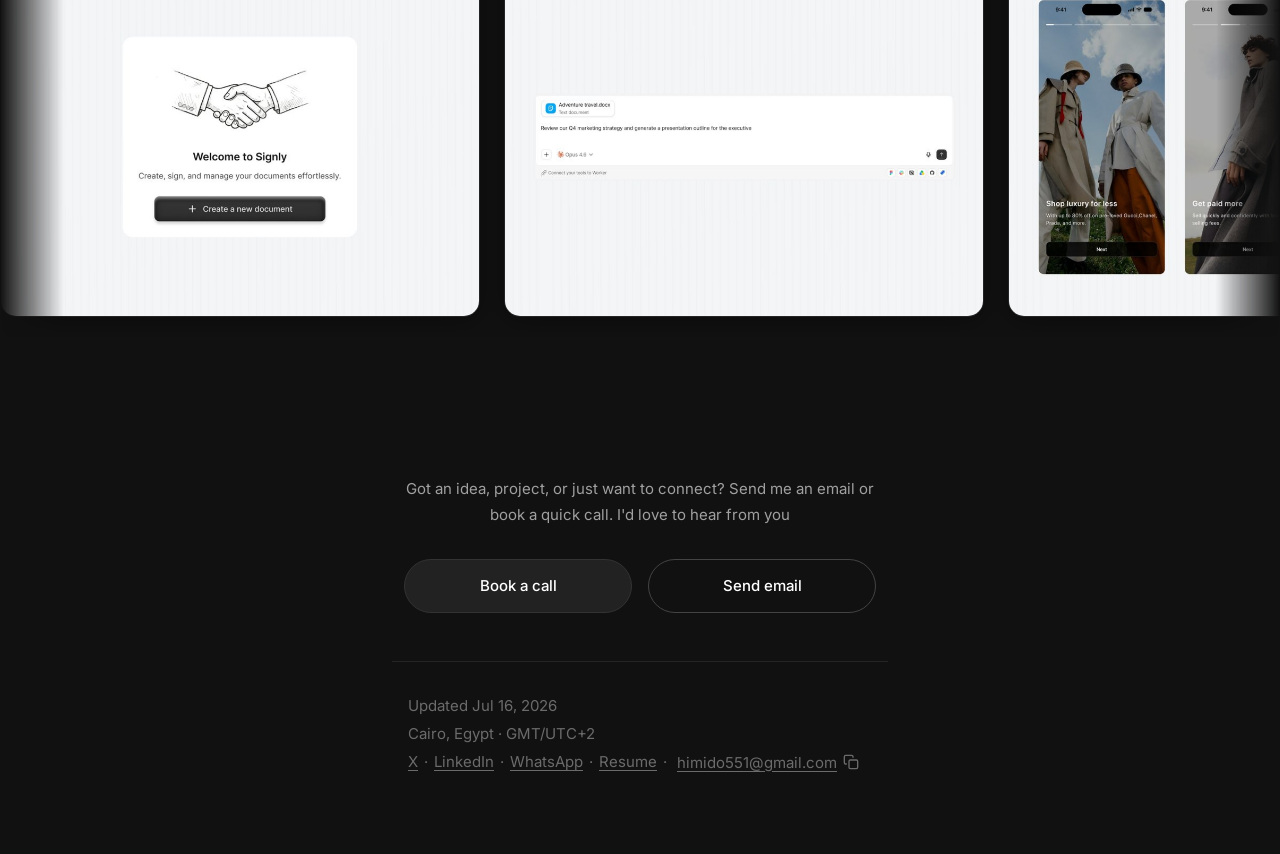
==== commit c6e334bb: "Add Frame 44 voucher modal to Craft section with high-res preview and optimized track image" ====
--- a/index.html
+++ b/index.html
@@ -227,6 +227,11 @@
               <img src="assets/craft-profile-card.jpg" alt="Profile Card design" class="craft-img" draggable="false">
             </div>
           </div>
+          <div class="craft-card" data-highres="assets/craft-voucher-modal.png">
+            <div class="craft-media-box">
+              <img src="assets/craft-voucher-modal.jpg" alt="Voucher Sign Up Modal Design" class="craft-img" draggable="false">
+            </div>
+          </div>
 
           <!-- Set 2 -->
           <div class="craft-card" data-highres="assets/craft-hand-shack.png">
@@ -249,6 +254,11 @@
               <img src="assets/craft-profile-card.jpg" alt="Profile Card design" class="craft-img" draggable="false">
             </div>
           </div>
+          <div class="craft-card" data-highres="assets/craft-voucher-modal.png">
+            <div class="craft-media-box">
+              <img src="assets/craft-voucher-modal.jpg" alt="Voucher Sign Up Modal Design" class="craft-img" draggable="false">
+            </div>
+          </div>
 
           <!-- Set 3 -->
           <div class="craft-card" data-highres="assets/craft-hand-shack.png">
@@ -269,6 +279,11 @@
           <div class="craft-card" data-highres="assets/craft-profile-card.png">
             <div class="craft-media-box">
               <img src="assets/craft-profile-card.jpg" alt="Profile Card design" class="craft-img" draggable="false">
+            </div>
+          </div>
+          <div class="craft-card" data-highres="assets/craft-voucher-modal.png">
+            <div class="craft-media-box">
+              <img src="assets/craft-voucher-modal.jpg" alt="Voucher Sign Up Modal Design" class="craft-img" draggable="false">
             </div>
           </div>
         </div>
@@ -664,7 +679,8 @@
             'assets/craft-hand-shack.png',
             'assets/craft-ai-input.png',
             'assets/craft-mobile-onboarding.png',
-            'assets/craft-profile-card.png'
+            'assets/craft-profile-card.png',
+            'assets/craft-voucher-modal.png'
           ];
           highResImages.forEach(src => {
             const img = new Image();
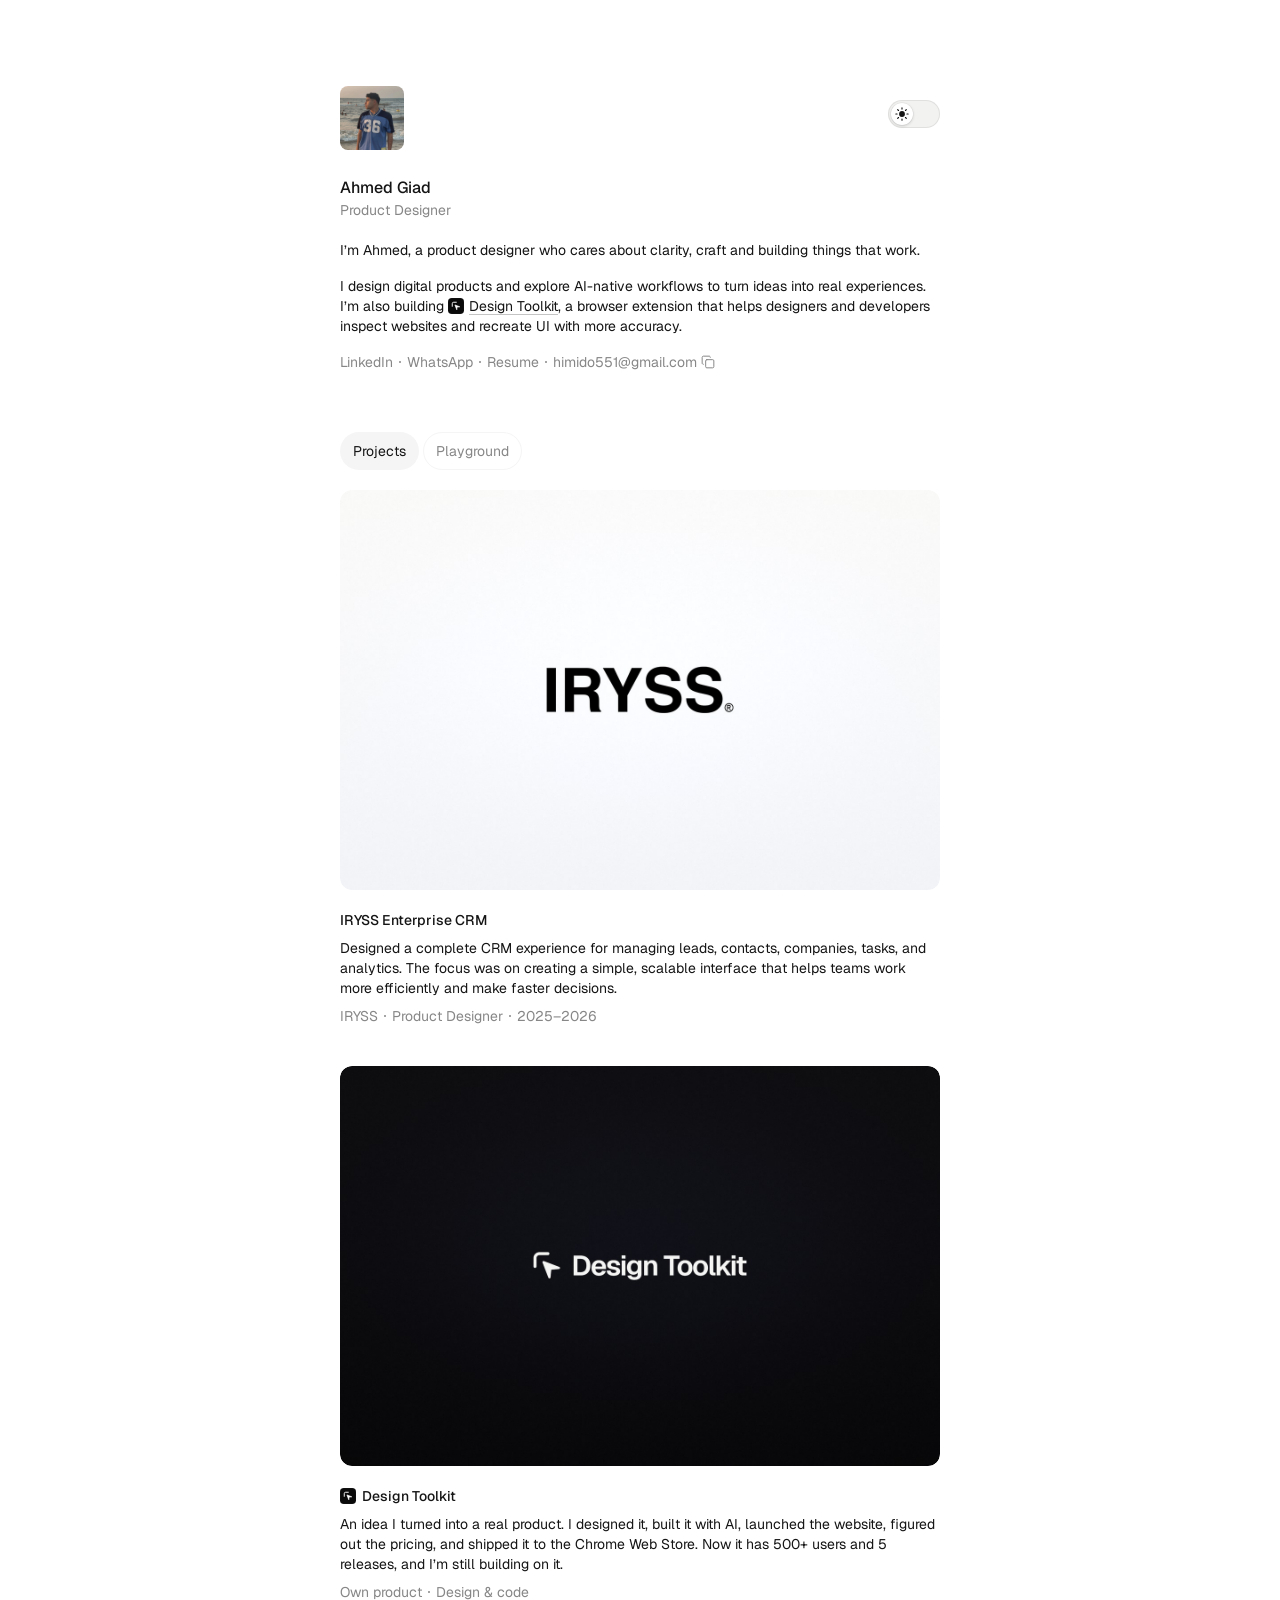
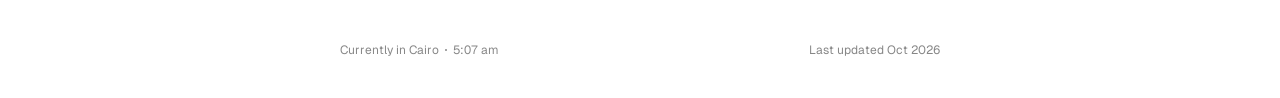
==== commit d4984a74: "Redesign IRYSS case study, add theme switch and refresh the playground - IRYSS case study: new struc" ====
--- a/index.html
+++ b/index.html
@@ -1,812 +1,393 @@
 <!DOCTYPE html>
-<html lang="en">
+<html lang="en" data-page-intro="true">
 <head>
   <meta charset="UTF-8">
   <meta name="viewport" content="width=device-width, initial-scale=1.0">
-  <meta name="description" content="Ahmed Giad — Senior UI/UX Designer specializing in Product & Enterprise UX. Building simple, thoughtful digital experiences.">
-  <title>Ahmed Giad — Senior UI/UX Designer</title>
+  <meta name="description" content="Ahmed Giad, a product designer in Cairo who designs and builds with AI. Creator of Design Toolkit, a Chrome extension used by 500+ people.">
+  <title>Ahmed Giad · Product Designer</title>
+  <script>
+    // Pick the theme before anything paints: the visitor's last choice, light otherwise
+    (() => {
+      let theme = 'light';
+      try { if (localStorage.getItem('ag-theme') === 'dark') theme = 'dark'; } catch (_) {}
+      document.documentElement.dataset.theme = theme;
+    })();
+  </script>
   <link rel="preconnect" href="https://fonts.googleapis.com">
   <link rel="preconnect" href="https://fonts.gstatic.com" crossorigin>
-  <link href="https://fonts.googleapis.com/css2?family=Inter:wght@400;500;600&display=swap" rel="stylesheet">
-  <link rel="stylesheet" href="styles.css?v=dock-v6">
+  <link href="https://fonts.googleapis.com/css2?family=Geist:wght@400;500&display=swap" rel="stylesheet">
+  <link rel="stylesheet" href="styles.css?v=single-v17">
   <link rel="icon" type="image/jpeg" href="assets/avatar.jpg">
 </head>
 <body>
-
-  <main class="portfolio">
-    <!-- ======= HERO SECTION ======= -->
-    <section class="hero reveal" id="hero">
-      <div class="container">
-        <!-- Avatar Stack (4 background cards + 1 foreground main avatar) -->
-        <div class="avatar-stack-container" id="avatar-stack">
-          <!-- 4 Background cards -->
-          <img src="assets/avatar-stack-1.jpg?v=blue" alt="Ahmed Photo 1" class="avatar-card card-1">
-          <img src="assets/avatar-stack-2.jpg?v=blue" alt="Ahmed Photo 2" class="avatar-card card-2">
-          <img src="assets/avatar-stack-3.jpg?v=blue" alt="Ahmed Photo 3" class="avatar-card card-3">
-          <img src="assets/avatar-stack-4.jpg?v=blue" alt="Ahmed Photo 4" class="avatar-card card-4">
-
-          <!-- Foreground avatar card -->
-          <div class="avatar-main-card">
-            <img src="assets/avatar.jpg?v=blue" alt="Ahmed Giad" class="avatar-img" id="avatar">
+  <svg width="0" height="0" style="position:absolute" aria-hidden="true">
+    <symbol id="dt-logo" viewBox="0 0 32 32">
+      <rect width="32" height="32" rx="7.5" fill="#0a0a0a"/>
+      <rect x="0.25" y="0.25" width="31.5" height="31.5" rx="7.25" fill="none" stroke="#ffffff" stroke-opacity="0.18" stroke-width="0.5"/>
+      <g transform="translate(6 6) scale(0.625)">
+        <path d="M4 17V8.5A4.5 4.5 0 0 1 8.5 4H17" fill="none" stroke="#ffffff" stroke-width="3" stroke-linecap="round"/>
+        <path d="M12.6 12.6L28 18.5L19.3 19.3L18.5 28Z" fill="#ffffff" stroke="#ffffff" stroke-width="2.2" stroke-linejoin="round"/>
+      </g>
+    </symbol>
+  </svg>
+
+  <main class="page" id="top">
+    <button class="theme-toggle" type="button" role="switch" aria-checked="false" aria-label="Dark mode" id="theme-toggle">
+      <span class="theme-toggle__knob">
+        <svg class="theme-icon" viewBox="0 0 24 24" aria-hidden="true">
+          <mask id="theme-moon">
+            <rect width="24" height="24" fill="#fff"/>
+            <circle class="theme-icon__cut" cx="17" cy="7" r="6" fill="#000"/>
+          </mask>
+          <circle class="theme-icon__core" cx="12" cy="12" r="5" fill="currentColor" mask="url(#theme-moon)"/>
+          <g class="theme-icon__rays" stroke="currentColor" stroke-width="2" stroke-linecap="round">
+            <path d="M12 1.5v2M12 20.5v2M1.5 12h2M20.5 12h2M4.6 4.6l1.4 1.4M18 18l1.4 1.4M4.6 19.4L6 18M18 6l1.4-1.4"/>
+          </g>
+        </svg>
+      </span>
+    </button>
+    <div class="page-top">
+      <!-- ======= INTRO ======= -->
+      <section class="intro" id="hero">
+        <div class="intro-head">
+          <button class="profile-avatar" type="button" data-intro="true" aria-label="Ahmed Giad">
+            <span class="profile-avatar-hover-label" aria-hidden="true">img</span>
+            <span class="profile-avatar-size-pill" aria-hidden="true"><span>76</span><span>×</span><span>76</span></span>
+            <span class="profile-avatar-frame" aria-hidden="true">
+              <span class="profile-avatar-frame__drawing">
+                <span class="profile-avatar-frame__line profile-avatar-frame__line--top"></span>
+                <span class="profile-avatar-frame__line profile-avatar-frame__line--right"></span>
+                <span class="profile-avatar-frame__line profile-avatar-frame__line--bottom"></span>
+                <span class="profile-avatar-frame__line profile-avatar-frame__line--left"></span>
+                <span class="profile-avatar-frame__corner profile-avatar-frame__corner--top-left"></span>
+                <span class="profile-avatar-frame__corner profile-avatar-frame__corner--top-right"></span>
+                <span class="profile-avatar-frame__corner profile-avatar-frame__corner--bottom-left"></span>
+                <span class="profile-avatar-frame__corner profile-avatar-frame__corner--bottom-right"></span>
+              </span>
+            </span>
+            <span class="profile-avatar__inner">
+              <span class="profile-avatar__photo">
+                <img src="assets/avatar.jpg?v=blue" alt="Ahmed Giad" id="avatar">
+              </span>
+            </span>
+          </button>
+
+          <div class="intro-body">
+            <div class="intro-item intro-item--name">
+              <h1 class="name">Ahmed Giad</h1>
+              <p class="muted">Product Designer</p>
+            </div>
+
+            <div class="intro-text">
+              <p class="intro-item intro-item--bio">I’m Ahmed, a product designer who cares about clarity, craft and building things that work.</p>
+              <p class="intro-item intro-item--previous">I design digital products and explore AI-native workflows to turn ideas into real experiences. I’m also building <a class="inline-link tool-link" href="https://www.designtoolkit.online/" target="_blank" rel="noopener noreferrer"><svg class="tool-logo" viewBox="0 0 32 32" aria-hidden="true"><use href="#dt-logo"/></svg><span class="tool-link__label">Design Toolkit</span><span class="tool-preview" aria-hidden="true"><span class="dt-stage"><span class="dt-page"><span class="dt-nav"><i></i><b></b><b></b><b></b></span><span class="dt-h dt-h1"></span><span class="dt-h dt-h2"></span><span class="dt-p dt-p1"></span><span class="dt-p dt-p2"></span><span class="dt-btn"></span><span class="dt-img"><i></i></span></span><span class="dt-ins"></span><span class="dt-badge dt-badge--1">h1 · 148 × 36</span><span class="dt-badge dt-badge--2">a.btn · 92 × 32</span><span class="dt-badge dt-badge--3">img · 140 × 140</span><span class="dt-measure"><span>56</span></span><span class="dt-badge dt-badge--4">section · 1080 × 420</span><span class="dt-badge dt-badge--5">transform · 0.15s ease</span><span class="dt-code"><i></i><i></i><i></i><i></i></span><span class="dt-devices"><i></i><i></i><i></i></span><span class="dt-swatches"><i></i><i></i><i></i></span><svg class="dt-cursor" viewBox="0 0 12 13"><path d="M1 1v9.6l2.7-2.4 1.9 3.9 1.7-.8-1.8-3.8h3.7z"/></svg></span><span class="tool-preview__body"><span class="tool-preview__head"><svg class="tool-logo" viewBox="0 0 32 32"><use href="#dt-logo"/></svg><span class="tool-preview__title">Design Toolkit</span><span class="tool-preview__tag">500+ users</span></span><span class="tool-preview__desc">Inspect, measure and copy any design on the web, then hand it to your AI.</span><span class="tool-preview__live"><span class="dt-live-dot"></span><span class="dt-live-text"><span>Inspecting elements</span><span>Measuring the gap</span><span>Pulling colors into Figma</span><span>Copying a section as code</span><span>Copying animations for AI</span><span>Previewing every screen size</span></span></span></span></span></a>, a browser extension that helps designers and developers inspect websites and recreate UI with more accuracy.</p>
+
+              <div class="intro-item intro-item--links links">
+                <a class="hit-area" href="https://www.linkedin.com/in/ahmedgiad" target="_blank" rel="noopener noreferrer" id="btn-linkedin">LinkedIn</a>
+                <span class="dot" aria-hidden="true"></span>
+                <a class="hit-area" href="https://wa.me/201032505817" target="_blank" rel="noopener noreferrer" id="btn-whatsapp">WhatsApp</a>
+                <span class="dot" aria-hidden="true"></span>
+                <a class="hit-area" href="assets/Ahmed_Khaled_Giad_CV.pdf" target="_blank" id="btn-resume">Resume</a>
+                <span class="dot" aria-hidden="true"></span>
+                <button class="hit-area copy-email" type="button" id="copy-email" aria-label="Copy email address himido551@gmail.com">
+                  <span>himido551@gmail.com</span>
+                  <span class="copy-icons" aria-hidden="true">
+                    <svg class="copy-icon copy-icon--copy" width="14" height="14" viewBox="0 0 24 24" fill="none" stroke="currentColor" stroke-width="1.7" stroke-linecap="round" stroke-linejoin="round"><rect x="8" y="8" width="14" height="14" rx="2"/><path d="M4 16c-1.1 0-2-.9-2-2V4c0-1.1.9-2 2-2h10c1.1 0 2 .9 2 2"/></svg>
+                    <svg class="copy-icon copy-icon--check" width="14" height="14" viewBox="0 0 24 24" fill="none" stroke="currentColor" stroke-width="1.7" stroke-linecap="round" stroke-linejoin="round"><path d="M20 6 9 17l-5-5"/></svg>
+                  </span>
+                </button>
+                <span class="sr-only" aria-live="polite" id="copy-status"></span>
+              </div>
+            </div>
           </div>
         </div>
 
-        <!-- Name & Title -->
-        <div class="identity">
-          <div class="name-row">
-            <h1 class="name">Ahmed Giad</h1>
-            <svg class="verified-badge" width="20" height="20" viewBox="0 0 24 24" fill="none" xmlns="http://www.w3.org/2000/svg">
-              <path fill-rule="evenodd" clip-rule="evenodd" d="M12 2C12.59 2 13.15 2.25 13.56 2.68L14.77 3.96C15.11 4.32 15.59 4.52 16.09 4.52H17.82C18.92 4.52 19.82 5.42 19.82 6.52V8.25C19.82 8.75 20.02 9.23 20.38 9.57L21.66 10.78C22.09 11.19 22.34 11.75 22.34 12.34C22.34 12.93 22.09 13.49 21.66 13.9L20.38 15.11C20.02 15.45 19.82 15.93 19.82 16.43V18.16C19.82 19.26 18.92 20.16 17.82 20.16H16.09C15.59 20.16 15.11 20.36 14.77 20.72L13.56 22C13.15 22.43 12.59 22.68 12 22.68C11.41 22.68 10.85 22.43 10.44 22L9.23 20.72C8.89 20.36 8.41 20.16 7.91 20.16H6.18C5.08 20.16 4.18 19.26 4.18 18.16V16.43C4.18 15.93 3.98 15.45 3.62 15.11L2.34 13.9C1.91 13.49 1.66 12.93 1.66 12.34C1.66 11.75 1.91 11.19 2.34 10.78L3.62 9.57C3.98 9.23 4.18 8.75 4.18 8.25V6.52C4.18 5.42 5.08 4.52 6.18 4.52H7.91C8.41 4.52 8.89 4.32 9.23 3.96L10.44 2.68C10.85 2.25 11.41 2 12 2Z" fill="#1D9BF0"/>
-              <path d="M8.5 12.5L10.7 14.7L15.8 9.5" stroke="white" stroke-width="2.2" stroke-linecap="round" stroke-linejoin="round"/>
-            </svg>
-          </div>
-          <p class="title">Product Designer</p>
+        <nav class="intro-item intro-item--nav switch" role="tablist" aria-label="Work type">
+          <button class="switch-tab active" type="button" role="tab" aria-selected="true" aria-controls="feed-projects" id="tab-projects" data-feed="projects">Projects</button>
+          <button class="switch-tab" type="button" role="tab" aria-selected="false" aria-controls="feed-playground" id="tab-playground" data-feed="playground">Playground</button>
+        </nav>
+      </section>
+
+      <!-- ======= PROJECTS ======= -->
+      <section class="feed active" id="feed-projects" role="tabpanel" aria-labelledby="tab-projects">
+        <article id="project-iryss">
+          <a class="project" href="iryss.html">
+            <div class="project-cover">
+              <video class="project-cover-image" src="assets/videos/iryss-tour.mp4" poster="assets/videos/iryss-tour-poster.jpg" muted loop playsinline preload="metadata" aria-label="IRYSS CRM product tour: leads, lead profile, meeting booking, inbox, calendar, approvals and settings"></video>
+            </div>
+            <div class="project-info">
+              <h2 class="project-title">IRYSS Enterprise CRM</h2>
+              <p class="project-desc">Designed a complete CRM experience for managing leads, contacts, companies, tasks, and analytics. The focus was on creating a simple, scalable interface that helps teams work more efficiently and make faster decisions.</p>
+              <div class="meta">
+                <span>IRYSS</span><span class="dot" aria-hidden="true"></span><span>Product Designer</span><span class="dot" aria-hidden="true"></span><span>2025–2026</span>
+              </div>
+            </div>
+          </a>
+        </article>
+
+        <article id="project-design-toolkit">
+          <a class="project" href="https://www.designtoolkit.online/" target="_blank" rel="noopener noreferrer">
+            <div class="project-cover">
+              <video class="project-cover-image" src="assets/videos/design-toolkit-tour.mp4" poster="assets/videos/design-toolkit-tour-poster.jpg" muted loop playsinline preload="metadata" aria-label="Design Toolkit product tour: inspect, measure, colors from an image, copy a section as code, copy an animation for AI, page audit and responsive view"></video>
+            </div>
+            <div class="project-info">
+              <h2 class="project-title project-title--logo"><svg class="tool-logo" viewBox="0 0 32 32" aria-hidden="true"><use href="#dt-logo"/></svg>Design Toolkit</h2>
+              <p class="project-desc">An idea I turned into a real product. I designed it, built it with AI, launched the website, figured out the pricing, and shipped it to the Chrome Web Store. Now it has 500+ users and 5 releases, and I’m still building on it.</p>
+              <div class="meta">
+                <span>Own product</span><span class="dot" aria-hidden="true"></span><span>Design &amp; code</span>
+              </div>
+            </div>
+          </a>
+        </article>
+
+
+      </section>
+
+      <!-- ======= PLAYGROUND ======= -->
+      <section class="feed" id="feed-playground" role="tabpanel" aria-labelledby="tab-playground" hidden>
+        <figure class="play">
+          <div class="play-media craft-card" data-highres="assets/play/log-in-page@4x.webp">
+            <img src="assets/play/log-in-page.webp" width="1440" height="1024" alt="Log in page with email, password and social sign in" loading="lazy" decoding="async" draggable="false">
+          </div>
+          <figcaption>Log in page</figcaption>
+        </figure>
+        <figure class="play">
+          <div class="play-media craft-card" data-highres="assets/play/teams-landing@4x.webp">
+            <img src="assets/play/teams-landing.webp" width="1496" height="868" alt="Landing section for team workflow automation" loading="lazy" decoding="async" draggable="false">
+          </div>
+          <figcaption>Teams landing section</figcaption>
+        </figure>
+        <figure class="play">
+          <div class="play-media craft-card" data-motion>
+            <div class="play-phones">
+              <video src="assets/play/call-screen-live.mp4" poster="assets/play/call-screen-live.webp" width="393" height="852" muted loop playsinline preload="none" aria-label="Voice agent call screen: the orb flows and the call timer rolls"></video>
+              <video src="assets/play/call-screen-hold.mp4" poster="assets/play/call-screen-hold.webp" width="393" height="852" muted loop playsinline preload="none" aria-label="Call screen with mute and hold turned on, the orb slows down"></video>
+              <video src="assets/play/call-screen-end.mp4" poster="assets/play/call-screen-end.webp" width="393" height="852" muted loop playsinline preload="none" aria-label="Call screen ending the call, the timer stops and the orb settles"></video>
+            </div>
+          </div>
+          <figcaption>Call screen</figcaption>
+        </figure>
+        <figure class="play">
+          <div class="play-media craft-card" data-highres="assets/play/fashion-onboarding@4x.webp">
+            <img src="assets/play/fashion-onboarding.webp" width="1334" height="874" alt="Three onboarding screens for a luxury resale app" loading="lazy" decoding="async" draggable="false">
+          </div>
+          <figcaption>Fashion onboarding</figcaption>
+        </figure>
+      </section>
+    </div>
+
+    <!-- ======= FOOTER ======= -->
+    <footer class="page-footer" id="contact">
+      <div class="page-footer-row">
+        <div class="page-footer-place">
+          <span>Currently in Cairo</span>
+          <span class="dot" aria-hidden="true"></span>
+          <time class="tabular" id="local-time"></time>
         </div>
-
-        <!-- Bio -->
-        <p class="bio">I design simple, thoughtful digital experiences with a strong focus on clarity, usability, and long-term value. I enjoy designing mobile apps and crafting responsive web experiences.</p>
-
-        <!-- Location -->
-        <div class="location-row">
-          <p class="location-text">Currently based in Cairo, Egypt</p>
-          <img src="assets/egypt-flag.webp" alt="Egypt flag" class="flag-icon">
-        </div>
-
-        <!-- Action buttons -->
-        <div class="actions">
-          <a href="assets/Ahmed_Khaled_Giad_CV.pdf" target="_blank" class="btn-resume" id="btn-resume">View Resume</a>
-          <a href="mailto:himido551@gmail.com" class="btn-icon" id="btn-email" aria-label="Email">
-            <svg width="20" height="20" viewBox="0 0 24 24" fill="none" stroke="currentColor" stroke-width="1.2" stroke-linecap="round" stroke-linejoin="round">
-              <rect x="2" y="4" width="20" height="16" rx="2"/>
-              <path d="M22 7l-10 7L2 7"/>
-            </svg>
-          </a>
-          <a href="https://www.linkedin.com/in/ahmedgiad" target="_blank" class="btn-icon" id="btn-linkedin" aria-label="LinkedIn">
-            <svg width="20" height="20" viewBox="0 0 24 24" fill="none" stroke="currentColor" stroke-width="1.2" stroke-linecap="round" stroke-linejoin="round">
-              <path d="M16 8a6 6 0 0 1 6 6v7h-4v-7a2 2 0 0 0-2-2 2 2 0 0 0-2 2v7h-4v-7a6 6 0 0 1 6-6z"/>
-              <rect x="2" y="9" width="4" height="12"/>
-              <circle cx="4" cy="4" r="2"/>
-            </svg>
-          </a>
-          <a href="https://x.com/ahmeduiux206" target="_blank" class="btn-icon" id="btn-x" aria-label="X (Twitter)">
-            <svg width="18" height="18" viewBox="0 0 24 24" fill="currentColor">
-              <path d="M18.244 2.25h3.308l-7.227 8.26 8.502 11.24H16.17l-5.214-6.817L4.99 21.75H1.68l7.73-8.835L1.254 2.25H8.08l4.713 6.231zm-1.161 17.52h1.833L7.084 4.126H5.117z"/>
-            </svg>
-          </a>
-          <a href="https://wa.me/201032505817" target="_blank" class="btn-icon" id="btn-whatsapp" aria-label="WhatsApp">
-            <svg width="20" height="20" viewBox="0 0 360 362" fill="none">
-              <path fill="currentColor" fill-rule="evenodd" d="M307.546 52.566C273.709 18.684 228.706.017 180.756 0 81.951 0 1.538 80.404 1.504 179.235c-.017 31.594 8.242 62.432 23.928 89.609L0 361.736l95.024-24.925c26.179 14.285 55.659 21.805 85.655 21.814h.077c98.788 0 179.21-80.413 179.244-179.244.017-47.898-18.608-92.926-52.454-126.807v-.008Zm-126.79 275.788h-.06c-26.73-.008-52.952-7.194-75.831-20.765l-5.44-3.231-56.391 14.791 15.05-54.981-3.542-5.638c-14.912-23.721-22.793-51.139-22.776-79.286.035-82.14 66.867-148.973 149.051-148.973 39.793.017 77.198 15.53 105.328 43.695 28.131 28.157 43.61 65.596 43.593 105.398-.035 82.149-66.867 148.982-148.982 148.982v.008Zm81.719-111.577c-4.478-2.243-26.497-13.073-30.606-14.568-4.108-1.496-7.09-2.243-10.073 2.243-2.982 4.487-11.568 14.577-14.181 17.559-2.613 2.991-5.226 3.361-9.704 1.117-4.477-2.243-18.908-6.97-36.02-22.226-13.313-11.878-22.304-26.54-24.916-31.027-2.613-4.486-.275-6.91 1.959-9.136 2.011-2.011 4.478-5.234 6.721-7.847 2.244-2.613 2.983-4.486 4.478-7.469 1.496-2.991.748-5.603-.369-7.847-1.118-2.243-10.073-24.289-13.812-33.253-3.636-8.732-7.331-7.546-10.073-7.692-2.613-.13-5.595-.155-8.586-.155-2.991 0-7.839 1.118-11.947 5.604-4.108 4.486-15.677 15.324-15.677 37.361s16.047 43.344 18.29 46.335c2.243 2.991 31.585 48.225 76.51 67.632 10.684 4.615 19.029 7.374 25.535 9.437 10.727 3.412 20.49 2.931 28.208 1.779 8.604-1.289 26.498-10.838 30.228-21.298 3.73-10.46 3.73-19.433 2.613-21.298-1.117-1.865-4.108-2.991-8.586-5.234l.008-.017Z" clip-rule="evenodd"/>
-            </svg>
-          </a>
-        </div>
+        <span>Last updated Oct 2026</span>
       </div>
-    </section>
-
-    <!-- ======= PROJECTS SECTION ======= -->
-    <section class="projects reveal" id="projects">
-      <div class="container">
-        <h2 class="section-label">PROJECTS</h2>
-        <p class="section-subtitle projects-subtitle">A glimpse into projects where I transformed ideas into intuitive digital experiences.</p>
-
-        <div class="projects-list">
-          <!-- Project 1 — IRYSS CRM -->
-          <a href="iryss.html" class="project-card" id="project-iryss">
-            <div class="project-image-wrapper">
-              <img src="assets/iryss-mockup.jpg?v=macbook" alt="IRYSS CRM Dashboard MacBook Pro Mockup" class="project-image" loading="lazy" decoding="async">
-            </div>
-            <h3 class="project-title">IRYSS CRM — Enterprise CRM Dashboard</h3>
-            <p class="project-desc">Designed a complete CRM experience for managing leads, contacts, companies, tasks, and analytics. The focus was on creating a simple, scalable interface that helps teams work more efficiently and make faster decisions.</p>
-            <div class="project-cta">
-              <span>View Case Study</span>
-              <svg width="15" height="15" viewBox="0 0 24 24" fill="none" stroke="currentColor" stroke-width="2.5" stroke-linecap="round" stroke-linejoin="round">
-                <line x1="5" y1="12" x2="19" y2="12"></line>
-                <polyline points="12 5 19 12 12 19"></polyline>
-              </svg>
-            </div>
-          </a>
-
-          <!-- Project 2 — EquiCare -->
-          <a href="equicare.html" class="project-card" id="project-equicare">
-            <div class="project-image-wrapper">
-              <img src="assets/equicare-mockup.jpg" alt="EquiCare Horse Services App" class="project-image" loading="lazy" decoding="async">
-            </div>
-            <h3 class="project-title">EquiCare — Horse Services Mobile App</h3>
-            <p class="project-desc">Designed a complete mobile experience for horse owners to discover services, shop equestrian products, and manage bookings. The focus was on creating a clean, user-friendly interface that simplifies navigation and provides a seamless experience across the entire app.</p>
-            <div class="project-cta">
-              <span>View Case Study</span>
-              <svg width="15" height="15" viewBox="0 0 24 24" fill="none" stroke="currentColor" stroke-width="2.5" stroke-linecap="round" stroke-linejoin="round">
-                <line x1="5" y1="12" x2="19" y2="12"></line>
-                <polyline points="12 5 19 12 12 19"></polyline>
-              </svg>
-            </div>
-          </a>
-        </div>
-      </div>
-    </section>
-
-    <!-- ======= EXPERIENCE SECTION ======= -->
-    <section class="experience reveal" id="experience">
-      <div class="container">
-        <h2 class="section-label">EXPERIENCE</h2>
-        <p class="section-description">Throughout my career, I've worked on various projects, from building scalable systems to designing user-friendly interfaces. Here's a brief overview.</p>
-
-        <div class="experience-table">
-          <!-- Table Header -->
-          <div class="experience-header">
-            <span class="col-period">PERIOD</span>
-            <span class="col-summary">SUMMARY</span>
-          </div>
-          <div class="divider"></div>
-
-          <!-- Experience 1 -->
-          <div class="experience-row reveal reveal-delay-1" id="exp-iryss">
-            <div class="exp-period">
-              <span>Sep 2025 - Aug 2026</span>
-            </div>
-            <div class="exp-details">
-              <div class="exp-role-row">
-                <span class="exp-role">Product Designer</span>
-                <span class="exp-at">at</span>
-                <a href="https://www.iryss.com/" target="_blank" rel="noopener noreferrer" class="exp-company">
-                  <img src="assets/iryss-logo.png" alt="IRYSS" class="company-logo">
-                  <span class="company-name">IRYSS</span>
-                </a>
-              </div>
-              <p class="exp-desc">Designed a scalable CRM platform serving 50,000+ customers and built a company-wide design system. Created a unified B2B/B2C platform that brought multiple tenants into one seamless experience.</p>
-            </div>
-          </div>
-          <div class="divider"></div>
-
-          <!-- Experience 2 -->
-          <div class="experience-row reveal reveal-delay-2" id="exp-phix">
-            <div class="exp-period">
-              <span>May 2025 - Sep 2025</span>
-            </div>
-            <div class="exp-details">
-              <div class="exp-role-row">
-                <span class="exp-role">UX/UI Designer</span>
-                <span class="exp-at">at</span>
-                <a href="https://getphix.com/" target="_blank" rel="noopener noreferrer" class="exp-company">
-                  <img src="assets/phix-logo.png" alt="Phix" class="company-logo">
-                  <span class="company-name">Phix</span>
-                </a>
-              </div>
-              <p class="exp-desc">Led the design of the PHIX mobile, improving usability and navigation. Collaborated closely with developers to deliver high-fidelity prototypes and ensure seamless implementation.</p>
-            </div>
-          </div>
-          <div class="divider"></div>
-
-          <!-- Experience 3 -->
-          <div class="experience-row reveal reveal-delay-3" id="exp-digitalh">
-            <div class="exp-period">
-              <span>Jan 2025 - Apr 2025</span>
-            </div>
-            <div class="exp-details">
-              <div class="exp-role-row">
-                <span class="exp-role">UX/UI Designer</span>
-                <span class="exp-at">at</span>
-                <a href="https://www.digitalh.dev/en" target="_blank" rel="noopener noreferrer" class="exp-company">
-                  <img src="assets/digitalh-logo.jpg" alt="digitalH" class="company-logo">
-                  <span class="company-name">digitalH</span>
-                </a>
-              </div>
-              <p class="exp-desc">First job Designed custom ERP platform, improving business workflows through scalable, user-centered interfaces.</p>
-            </div>
-          </div>
-        </div>
-      </div>
-    </section>
-
-    <!-- ======= CRAFT SECTION ======= -->
-    <section class="craft reveal" id="craft">
-      <div class="container">
-        <h2 class="section-label">CRAFT</h2>
-        <p class="section-subtitle">Small design explorations and UI experiments.</p>
-      </div>
-
-      <div class="craft-marquee-container">
-        <div class="craft-marquee-track">
-          <!-- Set 1 -->
-          <div class="craft-card" data-highres="assets/craft-hand-shack.png">
-            <div class="craft-media-box">
-              <img src="assets/craft-hand-shack.jpg" alt="Clean Illustration design" class="craft-img" draggable="false">
-            </div>
-          </div>
-          <div class="craft-card" data-highres="assets/craft-ai-input.png">
-            <div class="craft-media-box">
-              <img src="assets/craft-ai-input.jpg" alt="Ai Input design" class="craft-img" draggable="false">
-            </div>
-          </div>
-          <div class="craft-card" data-highres="assets/craft-mobile-onboarding.png">
-            <div class="craft-media-box">
-              <img src="assets/craft-mobile-onboarding.jpg" alt="Fashion Onboarding design" class="craft-img" draggable="false">
-            </div>
-          </div>
-          <div class="craft-card" data-highres="assets/craft-profile-card.png">
-            <div class="craft-media-box">
-              <img src="assets/craft-profile-card.jpg" alt="Profile Card design" class="craft-img" draggable="false">
-            </div>
-          </div>
-          <div class="craft-card" data-highres="assets/craft-voucher-modal.png">
-            <div class="craft-media-box">
-              <img src="assets/craft-voucher-modal.jpg" alt="Voucher Sign Up Modal Design" class="craft-img" draggable="false">
-            </div>
-          </div>
-
-          <!-- Set 2 -->
-          <div class="craft-card" data-highres="assets/craft-hand-shack.png">
-            <div class="craft-media-box">
-              <img src="assets/craft-hand-shack.jpg" alt="Clean Illustration design" class="craft-img" draggable="false">
-            </div>
-          </div>
-          <div class="craft-card" data-highres="assets/craft-ai-input.png">
-            <div class="craft-media-box">
-              <img src="assets/craft-ai-input.jpg" alt="Ai Input design" class="craft-img" draggable="false">
-            </div>
-          </div>
-          <div class="craft-card" data-highres="assets/craft-mobile-onboarding.png">
-            <div class="craft-media-box">
-              <img src="assets/craft-mobile-onboarding.jpg" alt="Fashion Onboarding design" class="craft-img" draggable="false">
-            </div>
-          </div>
-          <div class="craft-card" data-highres="assets/craft-profile-card.png">
-            <div class="craft-media-box">
-              <img src="assets/craft-profile-card.jpg" alt="Profile Card design" class="craft-img" draggable="false">
-            </div>
-          </div>
-          <div class="craft-card" data-highres="assets/craft-voucher-modal.png">
-            <div class="craft-media-box">
-              <img src="assets/craft-voucher-modal.jpg" alt="Voucher Sign Up Modal Design" class="craft-img" draggable="false">
-            </div>
-          </div>
-
-          <!-- Set 3 -->
-          <div class="craft-card" data-highres="assets/craft-hand-shack.png">
-            <div class="craft-media-box">
-              <img src="assets/craft-hand-shack.jpg" alt="Clean Illustration design" class="craft-img" draggable="false">
-            </div>
-          </div>
-          <div class="craft-card" data-highres="assets/craft-ai-input.png">
-            <div class="craft-media-box">
-              <img src="assets/craft-ai-input.jpg" alt="Ai Input design" class="craft-img" draggable="false">
-            </div>
-          </div>
-          <div class="craft-card" data-highres="assets/craft-mobile-onboarding.png">
-            <div class="craft-media-box">
-              <img src="assets/craft-mobile-onboarding.jpg" alt="Fashion Onboarding design" class="craft-img" draggable="false">
-            </div>
-          </div>
-          <div class="craft-card" data-highres="assets/craft-profile-card.png">
-            <div class="craft-media-box">
-              <img src="assets/craft-profile-card.jpg" alt="Profile Card design" class="craft-img" draggable="false">
-            </div>
-          </div>
-          <div class="craft-card" data-highres="assets/craft-voucher-modal.png">
-            <div class="craft-media-box">
-              <img src="assets/craft-voucher-modal.jpg" alt="Voucher Sign Up Modal Design" class="craft-img" draggable="false">
-            </div>
-          </div>
-        </div>
-      </div>
-    </section>
-
-    <!-- ======= CONTACT / FOOTER SECTION ======= -->
-    <section class="contact reveal" id="contact">
-      <div class="container">
-        <p class="contact-cta">Got an idea, project, or just want to connect? Send me an email or book a quick call. I'd love to hear from you</p>
-
-        <div class="contact-buttons">
-          <a href="https://cal.com/giad-wpnfs6/book-a-quick-call" target="_blank" rel="noopener noreferrer" class="btn-contact btn-dark" id="btn-book-call">Book a call</a>
-          <a href="mailto:himido551@gmail.com" class="btn-contact btn-outline" id="btn-send-email">Send email</a>
-        </div>
-
-        <footer class="footer-info">
-          <p class="footer-updated">Updated Jul 16, 2026</p>
-          <p class="footer-location">Cairo, Egypt · GMT/UTC+2</p>
-          <div class="footer-links">
-            <a href="https://x.com/ahmeduiux206" target="_blank">X</a>
-            <span class="footer-dot">·</span>
-            <a href="https://www.linkedin.com/in/ahmedgiad" target="_blank">LinkedIn</a>
-            <span class="footer-dot">·</span>
-            <a href="https://wa.me/201032505817" target="_blank">WhatsApp</a>
-            <span class="footer-dot">·</span>
-            <a href="assets/Ahmed_Khaled_Giad_CV.pdf" target="_blank">Resume</a>
-            <span class="footer-dot">·</span>
-            <span class="footer-email-wrapper" id="copy-email-wrapper" onclick="copyEmail(event)">
-              <button class="footer-email-btn" id="copy-email">himido551@gmail.com</button>
-              <svg class="copy-icon" id="copy-icon-default" width="16" height="16" viewBox="0 0 24 24" fill="none" stroke="currentColor" stroke-width="2" stroke-linecap="round" stroke-linejoin="round">
-                <rect x="9" y="9" width="13" height="13" rx="2" ry="2"/>
-                <path d="M5 15H4a2 2 0 0 1-2-2V4a2 2 0 0 1 2-2h9a2 2 0 0 1 2 2v1"/>
-              </svg>
-              <svg class="copy-icon-success" id="copy-icon-success" width="16" height="16" viewBox="0 0 24 24" fill="none" stroke="currentColor" stroke-width="2.5" stroke-linecap="round" stroke-linejoin="round">
-                <polyline points="20 6 9 17 4 12"/>
-              </svg>
-              <span class="copy-tooltip" id="copy-tooltip">Copied to clipboard!</span>
-            </span>
-          </div>
-        </footer>
-      </div>
-    </section>
+    </footer>
   </main>
-  <!-- Custom Explore Cursor -->
-  <div class="explore-cursor" id="explore-cursor">
-    <svg width="20" height="20" viewBox="0 0 24 24" fill="none" stroke="currentColor" stroke-width="2" stroke-linecap="round" stroke-linejoin="round">
-      <path d="M7 17L17 7"/>
-      <path d="M7 7h10v10"/>
-    </svg>
-    <span>Explore</span>
-  </div>
-
-  <script>
-    // Guarantee page starts at the top (Hero Section) on load unless an anchor hash is present
-    if ('scrollRestoration' in history) {
-      history.scrollRestoration = 'manual';
-    }
-    if (!window.location.hash) {
-      window.scrollTo(0, 0);
-    }
-
-    // Custom Explore cursor for project cards (Hide instantly when leaving)
-    const cursor = document.getElementById('explore-cursor');
-    const projectCards = document.querySelectorAll('.project-card');
-
-    if (cursor) {
-      function hideCursor() {
-        cursor.classList.remove('visible');
-      }
-
-      document.addEventListener('mousemove', (e) => {
-        cursor.style.left = e.clientX + 'px';
-        cursor.style.top = e.clientY + 'px';
-
-        // Check if element under pointer is inside a project card
-        const target = document.elementFromPoint(e.clientX, e.clientY);
-        if (target && target.closest('.project-card')) {
-          cursor.classList.add('visible');
-        } else {
-          hideCursor();
-        }
-      });
-
-      // Safety listeners so cursor never gets stuck
-      document.addEventListener('mouseleave', hideCursor);
-      window.addEventListener('blur', hideCursor);
-      window.addEventListener('scroll', hideCursor, { passive: true });
-
-      projectCards.forEach(card => {
-        card.addEventListener('mouseleave', hideCursor);
-        card.addEventListener('click', hideCursor);
-      });
-    }
-
-    // Scroll Reveal Observer
-    const revealElements = document.querySelectorAll('.reveal');
-    const revealObserver = new IntersectionObserver((entries) => {
-      entries.forEach(entry => {
-        if (entry.isIntersecting) {
-          entry.target.classList.add('active');
-        }
-      });
-    }, {
-      threshold: 0.12,
-      rootMargin: '0px 0px -40px 0px'
-    });
-
-    revealElements.forEach(el => revealObserver.observe(el));
-
-    // Framer Scroll-Driven Scale Animation for Projects Section
-    const projectCardsList = document.querySelectorAll('.project-card');
-    let ticking = false;
-
-    function updateProjectScroll() {
-      const windowHeight = window.innerHeight;
-
-      projectCardsList.forEach(card => {
-        const rect = card.getBoundingClientRect();
-        const imgWrapper = card.querySelector('.project-image-wrapper');
-        
-        if (imgWrapper && rect.top < windowHeight && rect.bottom > 0) {
-          // Progress from 0 (entering viewport) to 1 (mid viewport)
-          const distanceFromBottom = windowHeight - rect.top;
-          const progress = Math.min(Math.max(distanceFromBottom / (windowHeight * 0.7), 0), 1);
-          
-          // Easing curve
-          const easeProgress = 1 - Math.pow(1 - progress, 2.5);
-          
-          const scale = 0.88 + (easeProgress * 0.12); // 0.88 -> 1.0
-          const opacity = 0.4 + (easeProgress * 0.6); // 0.4 -> 1.0
-          const translateY = (1 - easeProgress) * 35; // 35px -> 0px
-
-          imgWrapper.style.transform = `scale(${scale.toFixed(4)}) translateY(${translateY.toFixed(1)}px)`;
-          imgWrapper.style.opacity = opacity.toFixed(3);
-        }
-      });
-
-      ticking = false;
-    }
-
-    function onScroll() {
-      if (!ticking) {
-        requestAnimationFrame(updateProjectScroll);
-        ticking = true;
-      }
-    }
-
-    window.addEventListener('scroll', onScroll, { passive: true });
-    window.addEventListener('resize', onScroll, { passive: true });
-    document.addEventListener('DOMContentLoaded', updateProjectScroll);
-    updateProjectScroll();
-
-
-
-    // Copy email to clipboard with visual feedback
-    let copyTimeout;
-    function copyEmail(e) {
-      if (e) e.preventDefault();
-      navigator.clipboard.writeText('himido551@gmail.com').then(() => {
-        const wrapper = document.getElementById('copy-email-wrapper');
-        const tooltip = document.getElementById('copy-tooltip');
-        
-        wrapper.classList.add('copied');
-        tooltip.classList.add('show');
-        
-        clearTimeout(copyTimeout);
-        copyTimeout = setTimeout(() => {
-          wrapper.classList.remove('copied');
-          tooltip.classList.remove('show');
-        }, 2200);
-      });
-    }
-    // Make copyEmail globally accessible
-    window.copyEmail = copyEmail;
-  </script>
-
-  <!-- Hamza Alabou Style Floating Glass Dock -->
-  <div class="dock" aria-label="Site Navigation">
-    <nav class="dock-pill" aria-label="Site">
-      <a class="dock-item active" aria-label="About" href="#hero">
-        <svg xmlns="http://www.w3.org/2000/svg" width="16" height="16" viewBox="0 0 24 24" fill="none" stroke="currentColor" stroke-width="2" stroke-linecap="round" stroke-linejoin="round" class="dock-item-icon" aria-hidden="true"><path d="M19 21v-2a4 4 0 0 0-4-4H9a4 4 0 0 0-4 4v2"></path><circle cx="12" cy="7" r="4"></circle></svg>
-        <span class="dock-item-label">About</span>
-      </a>
-      <a class="dock-item" aria-label="Work" href="#projects">
-        <svg xmlns="http://www.w3.org/2000/svg" width="16" height="16" viewBox="0 0 24 24" fill="none" stroke="currentColor" stroke-width="2" stroke-linecap="round" stroke-linejoin="round" class="dock-item-icon" aria-hidden="true"><path d="M16 20V4a2 2 0 0 0-2-2h-4a2 2 0 0 0-2 2v16"></path><rect width="20" height="14" x="2" y="6" rx="2"></rect></svg>
-        <span class="dock-item-label">Work</span>
-      </a>
-      <a class="dock-item" aria-label="Experience" href="#experience">
-        <svg xmlns="http://www.w3.org/2000/svg" width="16" height="16" viewBox="0 0 24 24" fill="none" stroke="currentColor" stroke-width="2" stroke-linecap="round" stroke-linejoin="round" class="dock-item-icon" aria-hidden="true"><path d="M12.83 2.18a2 2 0 0 0-1.66 0L2.6 6.08a1 1 0 0 0 0 1.83l8.58 3.91a2 2 0 0 0 1.66 0l8.58-3.9a1 1 0 0 0 0-1.83z"></path><path d="M2 12a1 1 0 0 0 .58.91l8.6 3.91a2 2 0 0 0 1.65 0l8.58-3.9A1 1 0 0 0 22 12"></path><path d="M2 17a1 1 0 0 0 .58.91l8.6 3.91a2 2 0 0 0 1.65 0l8.58-3.9A1 1 0 0 0 22 17"></path></svg>
-        <span class="dock-item-label">Experience</span>
-      </a>
-      <a class="dock-item" aria-label="Craft" href="#craft">
-        <svg xmlns="http://www.w3.org/2000/svg" width="16" height="16" viewBox="0 0 24 24" fill="none" stroke="currentColor" stroke-width="2" stroke-linecap="round" stroke-linejoin="round" class="dock-item-icon" aria-hidden="true"><path d="m12 3-1.912 5.813a2 2 0 0 1-1.275 1.275L3 12l5.813 1.912a2 2 0 0 1 1.275 1.275L12 21l1.912-5.813a2 2 0 0 1 1.275-1.275L21 12l-5.813-1.912a2 2 0 0 1-1.275-1.275L12 3Z"></path></svg>
-        <span class="dock-item-label">Craft</span>
-      </a>
-      <a class="dock-item" aria-label="Contact" href="#contact">
-        <svg xmlns="http://www.w3.org/2000/svg" width="16" height="16" viewBox="0 0 24 24" fill="none" stroke="currentColor" stroke-width="2" stroke-linecap="round" stroke-linejoin="round" class="dock-item-icon" aria-hidden="true"><rect width="20" height="16" x="2" y="4" rx="2"></rect><path d="m22 7-8.97 5.7a1.94 1.94 0 0 1-2.06 0L2 7"></path></svg>
-        <span class="dock-item-label">Contact</span>
-      </a>
-    </nav>
-
-    <!-- Scroll to Top Button -->
-    <div class="dock-bubble dock-bubble-top" id="dock-scroll-top">
-      <button aria-label="Back to top">
-        <svg xmlns="http://www.w3.org/2000/svg" width="16" height="16" viewBox="0 0 24 24" fill="none" stroke="currentColor" stroke-width="2" stroke-linecap="round" stroke-linejoin="round" class="lucide lucide-arrow-up"><path d="m5 12 7-7 7 7"></path><path d="M12 19V5"></path></svg>
-      </button>
-    </div>
-
-    <!-- Theme Toggle Button -->
-    <div class="dock-bubble" id="dock-theme-toggle">
-      <button class="theme-toggle-btn" aria-label="Theme toggle">
-        <span class="theme-toggle-icons">
-          <svg xmlns="http://www.w3.org/2000/svg" width="16" height="16" viewBox="0 0 24 24" fill="none" stroke="currentColor" stroke-width="2" stroke-linecap="round" stroke-linejoin="round" class="lucide lucide-sun theme-icon theme-icon--sun" aria-hidden="true"><circle cx="12" cy="12" r="4"></circle><path d="M12 2v2"></path><path d="M12 20v2"></path><path d="m4.93 4.93 1.41 1.41"></path><path d="m17.66 17.66 1.41 1.41"></path><path d="M2 12h2"></path><path d="M20 12h2"></path><path d="m6.34 17.66-1.41 1.41"></path><path d="m19.07 4.93-1.41 1.41"></path></svg>
-          <svg xmlns="http://www.w3.org/2000/svg" width="16" height="16" viewBox="0 0 24 24" fill="none" stroke="currentColor" stroke-width="2" stroke-linecap="round" stroke-linejoin="round" class="lucide lucide-moon theme-icon theme-icon--moon" aria-hidden="true"><path d="M20.985 12.486a9 9 0 1 1-9.473-9.472c.405-.022.617.46.402.803a6 6 0 0 0 8.268 8.268c.344-.215.825-.004.803.401"></path></svg>
-        </span>
-      </button>
-    </div>
-  </div>
-
-  <script>
-    // ==========================================
-    // HAMZA ALABOU DOCK & THEME LOGIC
-    // ==========================================
-    const dockItems = Array.from(document.querySelectorAll('.dock-item'));
-    const dockScrollTop = document.getElementById('dock-scroll-top');
-    const dockThemeToggle = document.getElementById('dock-theme-toggle');
-    const moonIcon = document.querySelector('.theme-icon--moon');
-    const sunIcon = document.querySelector('.theme-icon--sun');
-
-    const homeSections = [
-      document.getElementById('hero'),
-      document.getElementById('projects'),
-      document.getElementById('experience'),
-      document.getElementById('craft'),
-      document.getElementById('contact')
-    ].filter(Boolean);
-
-    let activeNavSectionId = 'hero';
-
-    function updateDockOnScroll() {
-      const scrollY = window.scrollY;
-      const isAtBottom = (window.innerHeight + scrollY) >= (document.documentElement.scrollHeight - 80);
-
-      let currentId = 'hero';
-
-      if (isAtBottom && homeSections.length > 0) {
-        currentId = homeSections[homeSections.length - 1].getAttribute('id');
-      } else {
-        const trigger = scrollY + (window.innerHeight * 0.35);
-        homeSections.forEach(sec => {
-          const secTop = sec.getBoundingClientRect().top + scrollY;
-          if (trigger >= secTop) {
-            currentId = sec.getAttribute('id');
-          }
-        });
-      }
-
-      if (currentId !== activeNavSectionId) {
-        activeNavSectionId = currentId;
-        dockItems.forEach(item => {
-          if (item.getAttribute('href') === `#${currentId}`) {
-            item.classList.add('active');
-            item.setAttribute('aria-current', 'page');
-          } else {
-            item.classList.remove('active');
-            item.removeAttribute('aria-current');
-          }
-        });
-      }
-    }
-
-    // Click on dock items -> smooth scroll
-    dockItems.forEach(item => {
-      item.addEventListener('click', (e) => {
-        e.preventDefault();
-        const targetId = item.getAttribute('href');
-        const targetElement = document.querySelector(targetId);
-        if (targetElement) {
-          dockItems.forEach(l => {
-            l.classList.remove('active');
-            l.removeAttribute('aria-current');
-          });
-          item.classList.add('active');
-          item.setAttribute('aria-current', 'page');
-          activeNavSectionId = targetId.replace('#', '');
-          targetElement.scrollIntoView({ behavior: 'smooth', block: 'start' });
-        }
-      });
-    });
-
-    // Scroll to Top Button
-    if (dockScrollTop) {
-      dockScrollTop.addEventListener('click', () => {
-        dockScrollTop.classList.remove('trigger-anim');
-        void dockScrollTop.offsetWidth;
-        dockScrollTop.classList.add('trigger-anim');
-        window.scrollTo({ top: 0, behavior: 'smooth' });
-        setTimeout(() => dockScrollTop.classList.remove('trigger-anim'), 600);
-      });
-    }
-
-    // Theme Toggle Functionality with Hamza Bloom & Pop Animation
-    function applyTheme(theme, animate = false) {
-      document.documentElement.setAttribute('data-theme', theme);
-      localStorage.setItem('theme', theme);
-
-      if (animate) {
-        if (theme === 'dark' && moonIcon) {
-          moonIcon.classList.remove('trigger-anim');
-          void moonIcon.offsetWidth;
-          moonIcon.classList.add('trigger-anim');
-          setTimeout(() => moonIcon.classList.remove('trigger-anim'), 650);
-        } else if (theme === 'light' && sunIcon) {
-          sunIcon.classList.remove('trigger-anim');
-          void sunIcon.offsetWidth;
-          sunIcon.classList.add('trigger-anim');
-          setTimeout(() => sunIcon.classList.remove('trigger-anim'), 650);
-        }
-      }
-    }
-
-    const savedTheme = localStorage.getItem('theme') || 'dark';
-    applyTheme(savedTheme, false);
-
-    if (dockThemeToggle) {
-      dockThemeToggle.addEventListener('click', () => {
-        const curr = document.documentElement.getAttribute('data-theme');
-        const next = curr === 'light' ? 'dark' : 'light';
-        applyTheme(next, true);
-      });
-    }
-
-    window.addEventListener('scroll', updateDockOnScroll, { passive: true });
-    document.addEventListener('DOMContentLoaded', updateDockOnScroll);
-    setTimeout(updateDockOnScroll, 80);
-
-    // ==========================================
-    // CRAFT LIGHTBOX MODAL LOGIC (Inspora Style)
-    // ==========================================
-    document.addEventListener('DOMContentLoaded', () => {
-      const craftCards = document.querySelectorAll('.craft-card');
-      const craftLightbox = document.getElementById('craft-lightbox');
-      const craftLightboxImg = document.getElementById('craft-lightbox-img');
-      const craftLightboxCursor = document.getElementById('craft-lightbox-cursor');
-
-      if (craftCards.length > 0 && craftLightbox) {
-        // Custom cursor movement
-        document.addEventListener('mousemove', (e) => {
-          if (craftLightbox.classList.contains('active') && craftLightboxCursor) {
-            craftLightboxCursor.style.left = e.clientX + 'px';
-            craftLightboxCursor.style.top = e.clientY + 'px';
-          }
-        });
-
-        craftCards.forEach(card => {
-          card.addEventListener('click', () => {
-            const highResSrc = card.getAttribute('data-highres');
-            if (highResSrc) {
-              craftLightboxImg.src = highResSrc;
-              craftLightboxImg.alt = card.querySelector('.craft-img')?.alt || 'Craft Preview';
-              craftLightbox.classList.add('active');
-              craftLightbox.setAttribute('aria-hidden', 'false');
-              document.body.style.overflow = 'hidden';
-            }
-          });
-        });
-
-        const closeCraftLightbox = () => {
-          craftLightbox.classList.remove('active');
-          craftLightbox.setAttribute('aria-hidden', 'true');
-          document.body.style.overflow = '';
-          setTimeout(() => {
-            if (!craftLightbox.classList.contains('active')) {
-              craftLightboxImg.src = '';
-            }
-          }, 300);
-        };
-
-        // Click anywhere inside the lightbox to close it
-        craftLightbox.addEventListener('click', closeCraftLightbox);
-
-        document.addEventListener('keydown', (e) => {
-          if (e.key === 'Escape' && craftLightbox.classList.contains('active')) {
-            closeCraftLightbox();
-          }
-        });
-
-        // Preload high-res PNG images and initialize marquee after page loads
-        window.addEventListener('load', () => {
-          // 1. Preload high-res PNG images
-          const highResImages = [
-            'assets/craft-hand-shack.png',
-            'assets/craft-ai-input.png',
-            'assets/craft-mobile-onboarding.png',
-            'assets/craft-profile-card.png',
-            'assets/craft-voucher-modal.png'
-          ];
-          highResImages.forEach(src => {
-            const img = new Image();
-            img.src = src;
-          });
-
-          // 2. Initialize marquee scroll logic
-          const track = document.querySelector('.craft-marquee-container');
-          if (track) {
-            let isAutoScrolling = true;
-            let scrollSpeed = 0.8; // auto scroll speed
-            let resumeTimeout = null;
-            let isUserInteracting = false;
-            let isDown = false;
-            let startX;
-            let scrollLeftVal;
-
-            function scrollStep() {
-              if (isAutoScrolling && !isUserInteracting) {
-                const setWidth = track.scrollWidth / 3;
-                if (setWidth > 50) {
-                  track.scrollLeft += scrollSpeed;
-                  // Seamless loop forward
-                  if (track.scrollLeft >= setWidth) {
-                    track.scrollLeft -= setWidth;
-                  }
-                }
-              }
-              requestAnimationFrame(scrollStep);
-            }
-
-            // Handle seamless loop backward/forward during manual scroll
-            track.addEventListener('scroll', () => {
-              const setWidth = track.scrollWidth / 3;
-              if (setWidth > 50) {
-                if (track.scrollLeft <= 0) {
-                  track.scrollLeft += setWidth;
-                } else if (track.scrollLeft >= setWidth * 2) {
-                  track.scrollLeft -= setWidth;
-                }
-              }
-            }, { passive: true });
-
-            function pauseAutoScroll() {
-              isUserInteracting = true;
-              clearTimeout(resumeTimeout);
-            }
-
-            function resumeAutoScroll() {
-              clearTimeout(resumeTimeout);
-              resumeTimeout = setTimeout(() => {
-                isUserInteracting = false;
-              }, 1800); // Resume auto scroll after 1.8s of inactivity
-            }
-
-            // Mouse Hover pause (Only if device has a precise pointer, preventing hover stickiness on touch screens)
-            if (window.matchMedia('(pointer: fine)').matches) {
-              track.addEventListener('mouseenter', () => { isAutoScrolling = false; });
-              track.addEventListener('mouseleave', () => { 
-                isAutoScrolling = true; 
-                if (isDown) {
-                  isDown = false;
-                  resumeAutoScroll();
-                }
-              });
-            }
-
-            // Touch interactions (Mobile swipe)
-            track.addEventListener('touchstart', pauseAutoScroll, { passive: true });
-            track.addEventListener('touchend', () => {
-              if (isUserInteracting) resumeAutoScroll();
-            }, { passive: true });
-
-            // Mouse drag-to-scroll (Desktop swipe)
-            track.addEventListener('mousedown', (e) => {
-              isDown = true;
-              startX = e.pageX - track.offsetLeft;
-              scrollLeftVal = track.scrollLeft;
-              pauseAutoScroll();
-            });
-
-            document.addEventListener('mouseup', () => {
-              if (isDown) {
-                isDown = false;
-                resumeAutoScroll();
-              }
-            });
-
-            track.addEventListener('mousemove', (e) => {
-              if (!isDown) return;
-              e.preventDefault();
-              const x = e.pageX - track.offsetLeft;
-              const walk = (x - startX) * 1.5; // scroll speed multiplier
-              track.scrollLeft = scrollLeftVal - walk;
-            });
-
-            // Wheel / Scroll interactions
-            track.addEventListener('wheel', () => {
-              pauseAutoScroll();
-              resumeAutoScroll();
-            }, { passive: true });
-
-            // Start the loop
-            requestAnimationFrame(scrollStep);
-          }
-        });
-      }
-    });
-  </script>
 
   <!-- Craft Lightbox Modal -->
   <div class="craft-lightbox" id="craft-lightbox" aria-hidden="true" role="dialog">
-    <div class="craft-lightbox-overlay" id="craft-lightbox-overlay"></div>
+    <div class="craft-lightbox-overlay"></div>
     <div class="craft-lightbox-cursor" id="craft-lightbox-cursor">
       <svg xmlns="http://www.w3.org/2000/svg" width="16" height="16" viewBox="0 0 24 24" fill="none" stroke="currentColor" stroke-width="2.5" stroke-linecap="round" stroke-linejoin="round"><line x1="18" y1="6" x2="6" y2="18"></line><line x1="6" y1="6" x2="18" y2="18"></line></svg>
     </div>
     <div class="craft-lightbox-container">
       <div class="craft-lightbox-card">
         <img src="" alt="Craft Preview" id="craft-lightbox-img" class="craft-lightbox-img">
+        <div class="craft-lightbox-motion" id="craft-lightbox-motion"></div>
       </div>
     </div>
   </div>
+
+  <script>
+    // Always start at the top unless a hash is present
+    if ('scrollRestoration' in history) {
+      history.scrollRestoration = 'manual';
+    }
+    if (!window.location.hash) {
+      window.scrollTo(0, 0);
+    }
+
+    // Intro animations run once, then hover states take over
+    const avatarBtn = document.querySelector('.profile-avatar');
+    setTimeout(() => { avatarBtn.dataset.intro = 'false'; }, 1200);
+    setTimeout(() => { document.documentElement.dataset.pageIntro = 'false'; }, 1400);
+
+    // Scroll reveal for project cards and playground items.
+    // Starts after the intro so the first card follows the stagger.
+    const revealItems = document.querySelectorAll('.feed article, .feed .play');
+    const reducedMotion = window.matchMedia('(prefers-reduced-motion: reduce)').matches;
+    if ('IntersectionObserver' in window && !reducedMotion) {
+      revealItems.forEach(el => el.classList.add('reveal'));
+      const revealObserver = new IntersectionObserver((entries) => {
+        entries.forEach(entry => {
+          // Also reveal cards the page already jumped past
+          if (entry.isIntersecting || entry.boundingClientRect.bottom < 0) {
+            entry.target.classList.add('is-visible');
+            revealObserver.unobserve(entry.target);
+          }
+        });
+      }, { threshold: 0.15, rootMargin: '0px 0px -40px 0px' });
+      setTimeout(() => revealItems.forEach(el => revealObserver.observe(el)), 750);
+    }
+
+    // Cover videos wait for the visitor: they start once the page has been scrolled a little and
+    // the video is mostly on screen, and pause again when it leaves. Each file starts on the frame
+    // its poster shows, so the still turns into motion without a jump.
+    const coverVideos = document.querySelectorAll('.project-cover video');
+    const inView = new Set();
+    let scrolled = window.scrollY > 40;
+    const sync = (video) => {
+      if (scrolled && inView.has(video)) video.play().catch(() => {});
+      else video.pause();
+    };
+    if ('IntersectionObserver' in window) {
+      const videoObserver = new IntersectionObserver((entries) => {
+        entries.forEach(({ target, intersectionRatio }) => {
+          if (intersectionRatio >= 0.59) inView.add(target);
+          else inView.delete(target);
+          sync(target);
+        });
+      }, { threshold: [0, 0.6] });
+      coverVideos.forEach(video => videoObserver.observe(video));
+      if (!scrolled) {
+        const onScroll = () => {
+          if (window.scrollY < 40) return;
+          scrolled = true;
+          window.removeEventListener('scroll', onScroll);
+          coverVideos.forEach(sync);
+        };
+        window.addEventListener('scroll', onScroll, { passive: true });
+      }
+    } else {
+      coverVideos.forEach(video => video.play().catch(() => {}));
+    }
+
+    // Keep the Design Toolkit preview inside the window when the link wraps near the right edge
+    const toolLink = document.querySelector('.tool-link');
+    toolLink.addEventListener('mouseenter', () => {
+      toolLink.style.removeProperty('--preview-left');
+      const over = toolLink.querySelector('.tool-preview').getBoundingClientRect().right - (window.innerWidth - 16);
+      if (over > 0) toolLink.style.setProperty('--preview-left', `${-10 - over}px`);
+    });
+
+    // Projects / Playground switch
+    const switchTabs = document.querySelectorAll('.switch-tab');
+    const feeds = document.querySelectorAll('.feed');
+    switchTabs.forEach(tab => {
+      tab.addEventListener('click', () => {
+        switchTabs.forEach(t => {
+          t.classList.toggle('active', t === tab);
+          t.setAttribute('aria-selected', t === tab ? 'true' : 'false');
+        });
+        feeds.forEach(feed => {
+          const isActive = feed.id === `feed-${tab.dataset.feed}`;
+          feed.classList.toggle('active', isActive);
+          feed.hidden = !isActive;
+        });
+      });
+    });
+
+    // Copy email with check-mark feedback
+    const copyBtn = document.getElementById('copy-email');
+    const copyStatus = document.getElementById('copy-status');
+    let copyTimeout;
+    copyBtn.addEventListener('click', () => {
+      navigator.clipboard.writeText('himido551@gmail.com').then(() => {
+        copyBtn.classList.add('copied');
+        copyStatus.textContent = 'Email copied';
+        clearTimeout(copyTimeout);
+        copyTimeout = setTimeout(() => {
+          copyBtn.classList.remove('copied');
+          copyStatus.textContent = '';
+        }, 1800);
+      });
+    });
+
+    // Live Cairo time in the footer
+    const localTime = document.getElementById('local-time');
+    const timeFormat = new Intl.DateTimeFormat('en-US', { hour: 'numeric', minute: '2-digit', hour12: true, timeZone: 'Africa/Cairo' });
+    function updateTime() {
+      localTime.textContent = timeFormat.format(new Date()).toLowerCase();
+    }
+    updateTime();
+    setInterval(updateTime, 30000);
+
+    // Craft lightbox
+    const craftCards = document.querySelectorAll('.craft-card');
+    const craftLightbox = document.getElementById('craft-lightbox');
+    const craftLightboxImg = document.getElementById('craft-lightbox-img');
+    const craftLightboxCursor = document.getElementById('craft-lightbox-cursor');
+
+    document.addEventListener('mousemove', (e) => {
+      if (craftLightbox.classList.contains('active')) {
+        craftLightboxCursor.style.left = e.clientX + 'px';
+        craftLightboxCursor.style.top = e.clientY + 'px';
+      }
+    });
+
+    // Motion pieces (the call screen) play only while on screen, all phones in step
+    const motionRows = document.querySelectorAll('.play-phones');
+    const playRow = (row) => {
+      const videos = [...row.querySelectorAll('video')];
+      videos.forEach(v => { v.preload = 'auto'; v.currentTime = videos[0].currentTime; });
+      videos.forEach(v => v.play().catch(() => {}));
+    };
+    if ('IntersectionObserver' in window && !reducedMotion) {
+      const motionObserver = new IntersectionObserver((entries) => {
+        entries.forEach(({ target, isIntersecting }) => {
+          if (isIntersecting) playRow(target);
+          else target.querySelectorAll('video').forEach(v => v.pause());
+        });
+      }, { threshold: 0.35 });
+      motionRows.forEach(row => motionObserver.observe(row));
+    }
+
+    const craftLightboxMotion = document.getElementById('craft-lightbox-motion');
+    craftCards.forEach(card => {
+      card.addEventListener('click', () => {
+        const row = card.querySelector('.play-phones');
+        craftLightbox.classList.toggle('is-motion', !!row);
+        if (row) {
+          const copy = row.cloneNode(true);
+          craftLightboxMotion.replaceChildren(copy);
+          if (!reducedMotion) playRow(copy);
+        } else {
+          craftLightboxImg.src = card.dataset.highres;
+          craftLightboxImg.alt = card.querySelector('img')?.alt || 'Craft Preview';
+        }
+        craftLightbox.classList.add('active');
+        craftLightbox.setAttribute('aria-hidden', 'false');
+        document.body.style.overflow = 'hidden';
+      });
+    });
+
+    const closeCraftLightbox = () => {
+      craftLightbox.classList.remove('active');
+      craftLightbox.setAttribute('aria-hidden', 'true');
+      document.body.style.overflow = '';
+      setTimeout(() => {
+        if (craftLightbox.classList.contains('active')) return;
+        craftLightboxImg.src = '';
+        craftLightboxMotion.replaceChildren();
+      }, 300);
+    };
+    craftLightbox.addEventListener('click', closeCraftLightbox);
+    document.addEventListener('keydown', (e) => {
+      if (e.key === 'Escape' && craftLightbox.classList.contains('active')) closeCraftLightbox();
+    });
+  </script>
+
   <!-- Vercel Web Analytics -->
   <script>
     window.va = window.va || function () { (window.vaq = window.vaq || []).push(arguments); };
   </script>
   <script defer src="/_vercel/insights/script.js"></script>
+  <script src="theme.js?v=2" defer></script>
+  <script src="ui-sound.js?v=3" defer></script>
 </body>
 </html>
--- a/styles.css
+++ b/styles.css
@@ -1,5 +1,5 @@
 /* ============================
-   CSS RESET & BASE
+   RESET & TOKENS
    ============================ */
 *,
 *::before,
@@ -7,1297 +7,1453 @@
   margin: 0;
   padding: 0;
   box-sizing: border-box;
-  -webkit-tap-highlight-color: transparent !important;
+  -webkit-tap-highlight-color: transparent;
 }
 
 :root {
-  /* Colors — dark theme matching Figma */
-  --bg-primary: #111111;
-  --bg-card: #1a1a1a;
-  --bg-card-border: #252525;
-  --border-hover: #3d3d3d;
-  --text-primary: #ffffff;
-  --text-secondary: #a0a0a0;
-  --text-muted: #6b6b6b;
-  --accent-blue: #1D9BF0;
-  --divider: #252525;
-  --btn-border: #333333;
-  --btn-hover: #1e1e1e;
-
-  /* Typography */
-  --font-family: 'Inter', -apple-system, BlinkMacSystemFont, 'Segoe UI', sans-serif;
-
-  /* Spacing */
-  --container-max-width: 900px;
-  --section-padding: 80px 0;
-}
-
-[data-theme="light"] {
-  --bg-primary: #ffffff;
-  --bg-card: #f5f5f5;
-  --bg-card-border: #e0e0e0;
-  --border-hover: #c2c2c2;
-  --text-primary: #111111;
-  --text-secondary: #333333;
-  --text-muted: #888888;
-  --divider: #e0e0e0;
-  --btn-border: #ccccca;
-  --btn-hover: #ebebeb;
-}
-
-html {
-  font-size: 16px;
-  scroll-behavior: smooth;
+  --color-ink: #151515;
+  --color-canvas: #ffffff;
+  --color-muted: #878787;
+  --color-surface: #f5f5f5;
+  --color-cover: #fafafa;
+  --color-accent: #ff71f3;
+  --color-success: #00cf3e;
+  --color-underline: rgba(21, 21, 21, 0.25);
+  --toggle-track: #f2f2f1;
+  --toggle-edge: rgba(21, 21, 21, 0.08);
+  --toggle-knob: #ffffff;
+  --lightbox-veil: rgba(255, 255, 255, 0.88);
+  --lightbox-cursor-bg: rgba(255, 255, 255, 0.9);
+  --lightbox-cursor-fg: rgba(0, 0, 0, 0.7);
+  --lightbox-cursor-edge: rgba(0, 0, 0, 0.08);
+  /* playground pieces sit straight on the page: a hairline that follows their shape */
+  --play-edge: drop-shadow(0 0 0.5px rgba(0, 0, 0, 0.24)) drop-shadow(0 1px 2px rgba(0, 0, 0, 0.05));
+
+  --font-sans: 'Geist', ui-sans-serif, system-ui, -apple-system, BlinkMacSystemFont, 'Segoe UI', sans-serif;
+  --font-mono: ui-monospace, SFMono-Regular, Menlo, Monaco, Consolas, monospace;
+
+  --ease-out-soft: cubic-bezier(0.32, 0.72, 0, 1);
+  --ease-cover: cubic-bezier(0.455, 0.03, 0.515, 0.955);
+
+  font-family: var(--font-sans);
+  color: var(--color-ink);
+  background: var(--color-canvas);
+  color-scheme: light;
+  font-synthesis: none;
+  text-rendering: optimizeLegibility;
   -webkit-font-smoothing: antialiased;
   -moz-osx-font-smoothing: grayscale;
-  transition: background-color 0.35s ease, color 0.35s ease;
+}
+
+/* Dark theme: same layout, night colours */
+:root[data-theme="dark"] {
+  --color-ink: #ededec;
+  --color-canvas: #0e0e0f;
+  --color-muted: #8c8c8c;
+  --color-surface: #1c1c1e;
+  --color-cover: #151517;
+  --color-underline: rgba(237, 237, 236, 0.28);
+  --toggle-track: #1c1c1e;
+  --toggle-edge: rgba(255, 255, 255, 0.1);
+  --toggle-knob: #3a3a3e;
+  --lightbox-veil: rgba(14, 14, 15, 0.86);
+  --lightbox-cursor-bg: rgba(40, 40, 43, 0.92);
+  --lightbox-cursor-fg: rgba(255, 255, 255, 0.85);
+  --lightbox-cursor-edge: rgba(255, 255, 255, 0.1);
+  --play-edge: drop-shadow(0 0 0.5px rgba(255, 255, 255, 0.2));
+  color-scheme: dark;
 }
 
 body {
-  font-family: var(--font-family);
-  background-color: var(--bg-primary);
-  color: var(--text-primary);
-  line-height: 1.6;
-  min-height: 100vh;
-  transition: background-color 0.35s ease, color 0.35s ease;
+  background: var(--color-canvas);
+  font-size: 14px;
+  line-height: 20px;
+}
+
+a {
+  color: inherit;
+  text-decoration: none;
+}
+
+button {
+  font: inherit;
+  color: inherit;
+  background: none;
+  border: 0;
+  cursor: pointer;
+}
+
+img {
+  display: block;
+}
+
+:focus-visible {
+  outline: 2px solid var(--color-ink);
+  outline-offset: 2px;
+}
+
+::selection {
+  color: var(--color-canvas);
+  background: var(--color-ink);
+}
+
+.sr-only {
+  position: absolute;
+  width: 1px;
+  height: 1px;
+  margin: -1px;
+  overflow: hidden;
+  clip: rect(0, 0, 0, 0);
+  white-space: nowrap;
+}
+
+.muted {
+  color: var(--color-muted);
+}
+
+.dot {
+  flex-shrink: 0;
+  width: 2px;
+  height: 2px;
+  border-radius: 999px;
+  background: var(--color-muted);
 }
 
 /* ============================
-   LAYOUT
+   PAGE — single centered column
    ============================ */
-.portfolio {
-  width: 100%;
-}
-
-.container {
-  max-width: var(--container-max-width);
-  margin: 0 auto;
-  padding: 0 24px;
+.page {
+  display: flex;
+  flex-direction: column;
+  gap: 40px;
+  width: 600px;
+  max-width: 100%;
+  margin: 80px auto 0;
+  padding-bottom: 40px;
+}
+
+.page-top {
+  display: flex;
+  flex-direction: column;
+  gap: 20px;
 }
 
 /* ============================
-   HERO SECTION
+   THEME SWITCH — top right of the column, level with the photo
    ============================ */
-.hero {
-  padding: 80px 0 60px;
-}
-
-/* Avatar Photo Stack (tanvir.io hover fanned photo deck effect) */
-.avatar-stack-container {
+.page {
   position: relative;
-  width: 72px;
-  height: 72px;
-  margin-bottom: 24px;
-  cursor: pointer;
-}
-
-.avatar-card {
-  position: absolute;
+}
+
+.theme-toggle {
+  position: absolute;
+  z-index: 5;
+  top: 20px;
+  right: 0;
+  width: 52px;
+  height: 28px;
+  border: 1px solid var(--toggle-edge);
+  border-radius: 999px;
+  background: var(--toggle-track);
+  color: var(--color-ink);
+  transition: background-color 0.3s ease, border-color 0.3s ease;
+}
+
+/* a finger-sized hit area (64 x 44) around the 52 x 28 switch */
+.theme-toggle::before {
+  content: '';
+  position: absolute;
+  inset: -9px -7px;
+}
+
+.theme-toggle:hover {
+  border-color: var(--color-muted);
+}
+
+.theme-toggle:focus:not(:focus-visible) {
+  outline: none;
+}
+
+.theme-toggle__knob {
+  position: absolute;
+  top: 2px;
+  left: 2px;
+  display: grid;
+  place-items: center;
+  width: 22px;
+  height: 22px;
+  border-radius: 999px;
+  background: var(--toggle-knob);
+  box-shadow: 0 1px 3px rgba(0, 0, 0, 0.16), 0 0 0 0.5px rgba(0, 0, 0, 0.06);
+  transition:
+    transform 0.55s cubic-bezier(0.34, 1.56, 0.64, 1),
+    width 0.25s var(--ease-out-soft),
+    background-color 0.3s ease;
+}
+
+/* a press stretches the knob a little toward where it is heading */
+.theme-toggle:active .theme-toggle__knob {
+  width: 26px;
+}
+
+[data-theme="dark"] .theme-toggle__knob {
+  transform: translateX(24px);
+}
+
+[data-theme="dark"] .theme-toggle:active .theme-toggle__knob {
+  transform: translateX(20px);
+}
+
+/* the sun folds its rays away and its disc becomes a crescent moon */
+.theme-icon {
+  width: 14px;
+  height: 14px;
+  overflow: visible;
+}
+
+.theme-icon__core,
+.theme-icon__cut,
+.theme-icon__rays {
+  transform-box: fill-box;
+  transform-origin: center;
+  transition: transform 0.6s cubic-bezier(0.34, 1.56, 0.64, 1), opacity 0.3s ease;
+}
+
+.theme-icon__cut {
+  transform: translate(9px, -9px);
+}
+
+[data-theme="dark"] .theme-icon__core {
+  transform: scale(1.45);
+}
+
+[data-theme="dark"] .theme-icon__cut {
+  transform: none;
+}
+
+[data-theme="dark"] .theme-icon__rays {
+  opacity: 0;
+  transform: rotate(-60deg) scale(0.4);
+}
+
+[data-page-intro="true"] .theme-toggle {
+  animation: block-intro 0.38s var(--ease-out-soft) 0.3s backwards;
+}
+
+/* moving between the home page and a case study: the page cross-fades and the IRYSS cover
+   travels from its card to the top of the case study (and back) */
+@view-transition {
+  navigation: auto;
+}
+
+#project-iryss .project-cover,
+.case-cover {
+  view-transition-name: iryss-cover;
+}
+
+::view-transition-group(iryss-cover) {
+  animation-duration: 0.55s;
+  animation-timing-function: cubic-bezier(0.32, 0.72, 0, 1);
+}
+
+@media (prefers-reduced-motion: reduce) {
+  @view-transition {
+    navigation: none;
+  }
+}
+
+/* the new theme is revealed by a circle growing from the switch (see theme.js) */
+::view-transition-old(root),
+::view-transition-new(root) {
+  animation: none;
+  mix-blend-mode: normal;
+}
+
+/* fallback where view transitions aren't available: a short cross-fade of the colours */
+.theme-fade,
+.theme-fade *,
+.theme-fade *::before,
+.theme-fade *::after {
+  transition:
+    background-color 0.4s ease,
+    color 0.4s ease,
+    border-color 0.4s ease,
+    text-decoration-color 0.4s ease !important;
+}
+
+/* ============================
+   INTRO
+   ============================ */
+.intro {
+  display: flex;
+  flex-direction: column;
+  gap: 60px;
+}
+
+.intro-head,
+.intro-body {
+  display: flex;
+  flex-direction: column;
+  gap: 20px;
+}
+
+.intro-text {
+  display: flex;
+  flex-direction: column;
+  gap: 16px;
+}
+
+.name {
+  font-size: 16px;
+  font-weight: 500;
+  line-height: 24px;
+}
+
+.inline-link {
+  text-decoration: underline;
+  text-decoration-color: var(--color-underline);
+  text-underline-offset: 3px;
+  transition: text-decoration-color 0.15s;
+}
+
+.inline-link:hover {
+  text-decoration-color: var(--color-ink);
+}
+
+/* Design Toolkit logo next to its name */
+.tool-logo {
+  flex-shrink: 0;
+  width: 16px;
+  height: 16px;
+}
+
+.tool-link {
+  position: relative;
+  display: inline-flex;
+  align-items: center;
+  gap: 5px;
+  vertical-align: bottom;
+  text-decoration: none;
+}
+
+.tool-link__label {
+  text-decoration: underline;
+  text-decoration-color: var(--color-underline);
+  text-underline-offset: 3px;
+  transition: text-decoration-color 0.15s;
+}
+
+.tool-link:hover .tool-link__label {
+  text-decoration-color: var(--color-ink);
+}
+
+.tool-link > .tool-logo {
+  transition: transform 0.2s var(--ease-out-soft);
+}
+
+.tool-link:hover > .tool-logo {
+  transform: rotate(-8deg) scale(1.08);
+}
+
+/* Hover preview card for Design Toolkit: a dark card in the brand black with a tiny live demo
+   of the tool that loops while the card is open. One 13s loop, six steps, and the line under
+   the description names the step on screen:
+   inspect 0-3.3s, measure 3.5-4.6s, colors 4.7-6.6s, code 6.9-8.6s, animation 8.9-10.5s,
+   screen sizes 10.8-12.6s */
+.tool-preview {
+  --dt-blue: #3b82f6;
+  --dt-red: #f43f5e;
+  --dt-purple: #a855f7;
+  --dt-loop: 13s;
+  position: absolute;
+  z-index: 30;
+  top: calc(100% + 12px);
+  left: var(--preview-left, -10px);
+  display: grid;
+  grid-template-columns: 200px 1fr;
+  gap: 14px;
+  width: min(480px, calc(100vw - 48px));
+  padding: 8px;
+  border-radius: 16px;
+  background: #0c0c0e;
+  box-shadow:
+    inset 0 0 0 1px rgba(255, 255, 255, 0.08),
+    0 22px 48px rgba(10, 10, 12, 0.28),
+    0 4px 12px rgba(10, 10, 12, 0.14);
+  color: #f4f4f2;
+  text-decoration: none;
+  opacity: 0;
+  pointer-events: none;
+  transform: translateY(10px) scale(0.95);
+  transform-origin: 28px -12px;
+  filter: blur(6px);
+  transition:
+    opacity 0.18s ease-out,
+    transform 0.42s cubic-bezier(0.34, 1.56, 0.64, 1),
+    filter 0.24s ease-out;
+}
+
+.tool-link:hover .tool-preview,
+.tool-link:focus-visible .tool-preview {
+  opacity: 1;
+  transform: none;
+  filter: none;
+  transition-delay: 0.1s;
+}
+
+/* text side: each line arrives a beat after the last */
+.tool-preview__body {
+  display: flex;
+  flex-direction: column;
+  justify-content: center;
+  gap: 7px;
+  min-width: 0;
+  padding: 4px 8px 4px 0;
+}
+
+.tool-preview__body > * {
+  opacity: 0;
+  transform: translateY(6px);
+  transition: opacity 0.3s ease-out, transform 0.45s var(--ease-out-soft);
+}
+
+.tool-link:hover .tool-preview__body > *,
+.tool-link:focus-visible .tool-preview__body > * {
+  opacity: 1;
+  transform: none;
+}
+
+.tool-link:hover .tool-preview__body > :nth-child(1) { transition-delay: 0.16s; }
+.tool-link:hover .tool-preview__body > :nth-child(2) { transition-delay: 0.21s; }
+.tool-link:hover .tool-preview__body > :nth-child(3) { transition-delay: 0.26s; }
+
+.tool-preview__head {
+  display: flex;
+  align-items: center;
+  gap: 7px;
+}
+
+.tool-preview__title {
+  font-size: 14px;
+  font-weight: 500;
+  line-height: 20px;
+}
+
+.tool-preview__tag {
+  margin-left: auto;
+  padding: 1px 7px;
+  border-radius: 999px;
+  background: rgba(255, 255, 255, 0.08);
+  color: rgba(255, 255, 255, 0.6);
+  font-size: 11px;
+  line-height: 18px;
+  white-space: nowrap;
+}
+
+.tool-preview__desc {
+  font-size: 13px;
+  line-height: 18px;
+  color: rgba(255, 255, 255, 0.66);
+}
+
+.tool-preview__live {
+  display: flex;
+  align-items: center;
+  gap: 7px;
+  font-size: 12px;
+  line-height: 16px;
+  color: #f4f4f2;
+}
+
+.dt-live-dot {
+  position: relative;
+  flex-shrink: 0;
+  width: 6px;
+  height: 6px;
+  border-radius: 50%;
+  background: #34d399;
+}
+
+.dt-live-dot::after {
+  content: "";
+  position: absolute;
+  inset: 0;
+  border-radius: 50%;
+  background: #34d399;
+  animation: dt-pulse 1.6s ease-out infinite paused;
+}
+
+.dt-live-text {
+  position: relative;
+  display: block;
+  flex: 1;
+  height: 16px;
+  overflow: hidden;
+}
+
+.dt-live-text > span {
+  position: absolute;
+  inset: 0;
+  white-space: nowrap;
+  opacity: 0;
+  animation: var(--dt-loop) cubic-bezier(0.65, 0, 0.35, 1) infinite paused;
+}
+
+.dt-live-text > span:nth-child(1) { animation-name: dt-live-1; opacity: 1; }
+.dt-live-text > span:nth-child(2) { animation-name: dt-live-2; }
+.dt-live-text > span:nth-child(3) { animation-name: dt-live-3; }
+.dt-live-text > span:nth-child(4) { animation-name: dt-live-4; }
+.dt-live-text > span:nth-child(5) { animation-name: dt-live-5; }
+.dt-live-text > span:nth-child(6) { animation-name: dt-live-6; }
+
+/* the demo: a tiny web page the tool works on */
+.dt-stage {
+  position: relative;
+  display: block;
+  height: 128px;
+  overflow: hidden;
+  border-radius: 10px;
+  background: #f6f6f4;
+  transform: scale(0.97);
+  transition: transform 0.5s var(--ease-out-soft) 0.08s;
+}
+
+.tool-link:hover .dt-stage { transform: none; }
+
+/* one light sweep across the demo as the card opens */
+.dt-stage::after {
+  content: "";
+  position: absolute;
+  inset: 0;
+  background: linear-gradient(105deg, transparent 38%, rgba(255, 255, 255, 0.55) 50%, transparent 62%);
+  transform: translateX(-110%);
+  pointer-events: none;
+}
+
+.tool-link:hover .dt-stage::after {
+  transform: translateX(110%);
+  transition: transform 0.9s ease-in-out 0.18s;
+}
+
+.dt-page,
+.dt-page > span,
+.dt-stage > span,
+.dt-cursor {
+  position: absolute;
+  display: block;
+}
+
+.dt-page { inset: 0; transform-origin: center; }
+
+.dt-nav {
+  top: 9px;
+  left: 10px;
+  right: 10px;
+  display: flex !important;
+  align-items: center;
+  gap: 5px;
+}
+
+.dt-nav i { width: 7px; height: 7px; margin-right: auto; border-radius: 2px; background: #1b1b1d; }
+.dt-nav b { width: 12px; height: 3px; border-radius: 2px; background: #cfcfcb; }
+
+.dt-h { left: 12px; height: 9px; border-radius: 3px; background: #1b1b1d; }
+.dt-h1 { top: 30px; width: 96px; }
+.dt-h2 { top: 43px; width: 70px; }
+.dt-p { left: 12px; height: 4px; border-radius: 2px; background: #c4c4c0; }
+.dt-p1 { top: 60px; width: 92px; }
+.dt-p2 { top: 68px; width: 78px; }
+.dt-btn { top: 82px; left: 12px; width: 46px; height: 16px; border-radius: 8px; background: #1b1b1d; }
+
+.dt-img {
+  top: 28px;
+  left: 118px;
+  width: 70px;
+  height: 70px;
+  overflow: hidden;
+  border-radius: 8px;
+  background: linear-gradient(180deg, #2b1d6e 0%, #6d28d9 58%, #db2777 100%);
+}
+
+.dt-img i {
+  position: absolute;
+  top: 20px;
+  right: 12px;
+  width: 16px;
+  height: 16px;
+  border-radius: 50%;
+  background: #fde58a;
+}
+
+.dt-img::after {
+  content: "";
+  position: absolute;
+  inset: 0;
+  background: #4338c9;
+  clip-path: polygon(0 100%, 0 72%, 28% 46%, 52% 70%, 74% 50%, 100% 74%, 100% 100%);
+}
+
+/* everything that moves runs on the same loop, paused until the card is open */
+.dt-page,
+.dt-btn,
+.dt-ins,
+.dt-badge,
+.dt-measure,
+.dt-swatches i,
+.dt-code,
+.dt-devices i,
+.dt-cursor {
+  animation: var(--dt-loop) cubic-bezier(0.65, 0, 0.35, 1) infinite paused;
+}
+
+.tool-link:hover .tool-preview *,
+.tool-link:hover .tool-preview *::after,
+.tool-link:focus-visible .tool-preview *,
+.tool-link:focus-visible .tool-preview *::after {
+  animation-play-state: running;
+}
+
+.dt-page { animation-name: dt-page; }
+.dt-btn { animation-name: dt-btn; }
+
+.dt-ins {
+  top: 28px;
+  left: 10px;
+  width: 100px;
+  height: 26px;
+  border: 1.5px solid var(--dt-blue);
+  border-radius: 3px;
+  background: rgba(59, 130, 246, 0.12);
+  animation-name: dt-ins;
+}
+
+.dt-badge {
+  height: 11px;
+  padding: 0 4px;
+  border-radius: 3px;
+  background: var(--dt-blue);
+  color: #fff;
+  font: 500 7.5px/11px ui-monospace, "SFMono-Regular", Menlo, Consolas, monospace;
+  white-space: nowrap;
+  opacity: 0;
+}
+
+.dt-badge--1 { top: 15px; left: 10px; animation-name: dt-badge-1; opacity: 1; }
+.dt-badge--2 { top: 67px; left: 10px; animation-name: dt-badge-2; }
+.dt-badge--3 { top: 13px; left: 116px; animation-name: dt-badge-3; }
+.dt-badge--4 { top: 9px; left: 4px; animation-name: dt-badge-4; }
+.dt-badge--5 { top: 66px; left: 10px; background: var(--dt-purple); animation-name: dt-badge-5; }
+
+.dt-measure {
+  top: 89px;
+  left: 60px;
+  width: 56px;
+  height: 0;
+  border-top: 1px dashed var(--dt-red);
+  opacity: 0;
+  transform-origin: left center;
+  animation-name: dt-measure;
+}
+
+.dt-measure > span {
+  position: absolute;
+  top: -12px;
+  left: 50%;
+  padding: 0 4px;
+  border-radius: 3px;
+  background: var(--dt-red);
+  color: #fff;
+  font: 600 7.5px/11px ui-monospace, "SFMono-Regular", Menlo, Consolas, monospace;
+  transform: translateX(-50%);
+}
+
+.dt-swatches {
+  top: 104px;
+  left: 118px;
+  display: flex !important;
+  gap: 4px;
+}
+
+.dt-swatches i {
+  width: 11px;
+  height: 11px;
+  border-radius: 50%;
+  box-shadow: 0 0 0 1.5px #fff, 0 2px 4px rgba(0, 0, 0, 0.18);
+  transform: scale(0);
+  animation-name: dt-swatch-1;
+}
+
+.dt-swatches i:nth-child(1) { background: #332b81; }
+.dt-swatches i:nth-child(2) { background: #7129d3; animation-name: dt-swatch-2; }
+.dt-swatches i:nth-child(3) { background: #fde58a; animation-name: dt-swatch-3; }
+
+/* "copy as code": a code panel slides up over the selected section */
+.dt-code {
+  left: 8px;
+  right: 8px;
+  bottom: 8px;
+  height: 52px;
+  padding: 8px 9px;
+  border-radius: 7px;
+  background: #141417;
+  box-shadow: 0 -6px 16px rgba(0, 0, 0, 0.16);
+  transform: translateY(130%);
+  animation-name: dt-code;
+}
+
+.dt-code i {
+  display: block;
+  height: 4px;
+  margin-bottom: 5px;
+  border-radius: 2px;
+}
+
+.dt-code i:nth-child(1) { width: 46%; background: #f472b6; }
+.dt-code i:nth-child(2) { width: 70%; margin-left: 10px; background: #e5e7eb; }
+.dt-code i:nth-child(3) { width: 58%; margin-left: 10px; background: #6ee7b7; }
+.dt-code i:nth-child(4) { width: 30%; background: #f472b6; }
+
+/* "every screen size": the page turns into phone, tablet and desktop frames */
+.dt-devices {
+  inset: 18px 12px 14px;
+  display: flex !important;
+  align-items: flex-end;
+  justify-content: center;
+  gap: 7px;
+}
+
+.dt-devices i {
+  display: block;
+  flex-shrink: 0;
+  border-radius: 5px;
+  background-color: #fff;
+  background-image:
+    linear-gradient(#1b1b1d, #1b1b1d),
+    linear-gradient(#c4c4c0, #c4c4c0),
+    linear-gradient(180deg, #6d28d9, #db2777);
+  background-repeat: no-repeat;
+  background-size: 55% 4px, 70% 3px, calc(100% - 10px) 34%;
+  background-position: 5px 7px, 5px 14px, 5px calc(100% - 5px);
+  box-shadow: 0 0 0 1px #d6d6d2, 0 4px 10px rgba(0, 0, 0, 0.08);
+  opacity: 0;
+}
+
+.dt-devices i:nth-child(1) { width: 26px; height: 50px; animation-name: dt-device-1; }
+.dt-devices i:nth-child(2) { width: 46px; height: 66px; animation-name: dt-device-2; }
+.dt-devices i:nth-child(3) { width: 86px; height: 58px; animation-name: dt-device-3; }
+
+.dt-cursor {
   top: 0;
   left: 0;
-  width: 72px;
-  height: 72px;
-  border-radius: 18px;
+  width: 12px;
+  height: 13px;
+  fill: #111;
+  stroke: #fff;
+  stroke-width: 1;
+  stroke-linejoin: round;
+  filter: drop-shadow(0 1px 1px rgba(0, 0, 0, 0.25));
+  transform: translate(72px, 44px);
+  animation-name: dt-cursor;
+}
+
+@keyframes dt-cursor {
+  0% { transform: translate(178px, 120px); opacity: 0; }
+  3.1% { opacity: 1; }
+  8.5%, 18.5% { transform: translate(72px, 44px); }
+  22.3%, 26.9% { transform: translate(40px, 92px); }
+  30.8%, 33.1% { transform: translate(124px, 86px); }
+  36.2%, 48.5% { transform: translate(156px, 72px); }
+  53.1%, 64.6% { transform: translate(100px, 112px); }
+  68.5%, 78.5% { transform: translate(40px, 92px); opacity: 1; }
+  82.3%, 100% { transform: translate(178px, 120px); opacity: 0; }
+}
+
+@keyframes dt-ins {
+  0%, 7.7% { top: 28px; left: 10px; width: 100px; height: 26px; opacity: 0; }
+  9.2%, 18.5% { top: 28px; left: 10px; width: 100px; height: 26px; opacity: 1; }
+  22.3%, 30% { top: 80px; left: 10px; width: 50px; height: 20px; opacity: 1; }
+  32.3% { opacity: 0; }
+  33.8% { top: 26px; left: 116px; width: 74px; height: 74px; opacity: 0; }
+  36.2%, 48.5% { top: 26px; left: 116px; width: 74px; height: 74px; opacity: 1; }
+  53.1%, 64.6% { top: 22px; left: 4px; width: 192px; height: 100px; opacity: 1; }
+  68.5%, 78.5% { top: 80px; left: 10px; width: 50px; height: 20px; opacity: 1; }
+  80.8%, 100% { top: 80px; left: 10px; width: 50px; height: 20px; opacity: 0; }
+}
+
+@keyframes dt-badge-1 {
+  0%, 9% { opacity: 0; transform: translateY(3px); }
+  11%, 17.7% { opacity: 1; transform: none; }
+  19.5%, 100% { opacity: 0; transform: none; }
+}
+
+@keyframes dt-badge-2 {
+  0%, 22.3% { opacity: 0; transform: translateY(3px); }
+  23.8%, 26.2% { opacity: 1; transform: none; }
+  27.7%, 100% { opacity: 0; transform: none; }
+}
+
+@keyframes dt-badge-3 {
+  0%, 36.2% { opacity: 0; transform: translateY(3px); }
+  37.7%, 47.7% { opacity: 1; transform: none; }
+  49.2%, 100% { opacity: 0; transform: none; }
+}
+
+@keyframes dt-badge-4 {
+  0%, 53.1% { opacity: 0; transform: translateY(3px); }
+  54.6%, 63.8% { opacity: 1; transform: none; }
+  65.4%, 100% { opacity: 0; transform: none; }
+}
+
+@keyframes dt-badge-5 {
+  0%, 69.2% { opacity: 0; transform: translateY(3px); }
+  71.2%, 78.5% { opacity: 1; transform: none; }
+  80%, 100% { opacity: 0; transform: none; }
+}
+
+@keyframes dt-measure {
+  0%, 26.2% { opacity: 0; transform: scaleX(0); }
+  26.9% { opacity: 1; transform: scaleX(0); }
+  30%, 32.3% { opacity: 1; transform: scaleX(1); }
+  34.6%, 100% { opacity: 0; transform: scaleX(1); }
+}
+
+@keyframes dt-swatch-1 {
+  0%, 38.5% { transform: scale(0); }
+  40.8%, 48.5% { transform: scale(1); }
+  51.5%, 100% { transform: scale(0); }
+}
+
+@keyframes dt-swatch-2 {
+  0%, 39.6% { transform: scale(0); }
+  41.9%, 48.5% { transform: scale(1); }
+  51.5%, 100% { transform: scale(0); }
+}
+
+@keyframes dt-swatch-3 {
+  0%, 40.8% { transform: scale(0); }
+  43.1%, 48.5% { transform: scale(1); }
+  51.5%, 100% { transform: scale(0); }
+}
+
+@keyframes dt-code {
+  0%, 56.2% { transform: translateY(130%); }
+  59.2%, 64.6% { transform: none; }
+  67.7%, 100% { transform: translateY(130%); }
+}
+
+@keyframes dt-btn {
+  0%, 69.2% { transform: none; box-shadow: none; }
+  71.2%, 78.5% { transform: translateY(-2px); box-shadow: 0 4px 8px rgba(0, 0, 0, 0.22); }
+  80%, 100% { transform: none; box-shadow: none; }
+}
+
+@keyframes dt-page {
+  0%, 81.5% { opacity: 1; transform: none; }
+  84.6%, 96.9% { opacity: 0; transform: scale(0.94); }
+  100% { opacity: 1; transform: none; }
+}
+
+@keyframes dt-device-1 {
+  0%, 83.1% { opacity: 0; transform: translateY(10px); }
+  86.2%, 95.4% { opacity: 1; transform: none; }
+  97.7%, 100% { opacity: 0; transform: none; }
+}
+
+@keyframes dt-device-2 {
+  0%, 84% { opacity: 0; transform: translateY(10px); }
+  87.1%, 95.4% { opacity: 1; transform: none; }
+  97.7%, 100% { opacity: 0; transform: none; }
+}
+
+@keyframes dt-device-3 {
+  0%, 84.9% { opacity: 0; transform: translateY(10px); }
+  88%, 95.4% { opacity: 1; transform: none; }
+  97.7%, 100% { opacity: 0; transform: none; }
+}
+
+@keyframes dt-live-1 {
+  0%, 24.6% { opacity: 1; transform: none; }
+  26.9% { opacity: 0; transform: translateY(-7px); }
+  27%, 97% { opacity: 0; transform: translateY(7px); }
+  100% { opacity: 1; transform: none; }
+}
+
+@keyframes dt-live-2 {
+  0%, 26.9% { opacity: 0; transform: translateY(7px); }
+  28.8%, 34.2% { opacity: 1; transform: none; }
+  36.2%, 100% { opacity: 0; transform: translateY(-7px); }
+}
+
+@keyframes dt-live-3 {
+  0%, 36.2% { opacity: 0; transform: translateY(7px); }
+  38.1%, 49.6% { opacity: 1; transform: none; }
+  51.5%, 100% { opacity: 0; transform: translateY(-7px); }
+}
+
+@keyframes dt-live-4 {
+  0%, 53.1% { opacity: 0; transform: translateY(7px); }
+  55%, 65.4% { opacity: 1; transform: none; }
+  67.3%, 100% { opacity: 0; transform: translateY(-7px); }
+}
+
+@keyframes dt-live-5 {
+  0%, 68.5% { opacity: 0; transform: translateY(7px); }
+  70.4%, 80% { opacity: 1; transform: none; }
+  81.9%, 100% { opacity: 0; transform: translateY(-7px); }
+}
+
+@keyframes dt-live-6 {
+  0%, 83.1% { opacity: 0; transform: translateY(7px); }
+  85%, 95.4% { opacity: 1; transform: none; }
+  97.3%, 100% { opacity: 0; transform: translateY(-7px); }
+}
+
+@keyframes dt-pulse {
+  0% { opacity: 0.7; transform: scale(1); }
+  100% { opacity: 0; transform: scale(2.6); }
+}
+
+[data-theme="dark"] .tool-preview {
+  background: #18181b;
+  box-shadow:
+    inset 0 0 0 1px rgba(255, 255, 255, 0.12),
+    0 22px 48px rgba(0, 0, 0, 0.55),
+    0 4px 12px rgba(0, 0, 0, 0.3);
+}
+
+@media (hover: none) {
+  .tool-preview {
+    display: none;
+  }
+}
+
+@media (prefers-reduced-motion: reduce) {
+  .tool-preview,
+  .tool-preview__body > * {
+    filter: none;
+    transform: none;
+    transition: opacity 0.15s linear;
+  }
+
+  .tool-preview *,
+  .tool-preview *::after {
+    animation: none !important;
+  }
+
+  .dt-stage::after { display: none; }
+}
+
+.project-title--logo {
+  display: flex;
+  align-items: center;
+  gap: 6px;
+}
+
+/* Links row */
+.links {
+  display: flex;
+  flex-wrap: wrap;
+  align-items: center;
+  gap: 6px;
+  color: var(--color-muted);
+}
+
+.hit-area {
+  position: relative;
+  display: inline-flex;
+  align-items: center;
+  color: var(--color-muted);
+  transition: color 0.15s;
+}
+
+.hit-area::before {
+  content: "";
+  position: absolute;
+  inset: -6px -2px;
+}
+
+.hit-area:hover,
+.hit-area:focus-visible {
+  color: var(--color-ink);
+}
+
+.copy-email {
+  gap: 4px;
+}
+
+.copy-icons {
+  display: grid;
+  width: 14px;
+  height: 14px;
+}
+
+.copy-icon {
+  grid-area: 1 / 1;
+  transition: filter 0.15s ease-out, opacity 0.15s ease-out, transform 0.15s ease-out;
+}
+
+.copy-icon--check {
+  color: var(--color-success);
+  opacity: 0;
+  transform: scale(0.95);
+  filter: blur(2px);
+}
+
+.copy-email.copied .copy-icon--copy {
+  opacity: 0;
+  transform: scale(0.95);
+  filter: blur(2px);
+}
+
+.copy-email.copied .copy-icon--check {
+  opacity: 1;
+  transform: scale(1);
+  filter: blur(0);
+}
+
+/* Projects / Playground switch */
+.switch {
+  display: flex;
+  gap: 4px;
+}
+
+.switch-tab {
+  padding: 8px 12px;
+  border: 1px solid var(--color-surface);
+  border-radius: 999px;
+  background: var(--color-canvas);
+  color: var(--color-muted);
+  font-size: 14px;
+  line-height: 20px;
+  transition: color 0.15s, background-color 0.15s, border-color 0.15s;
+}
+
+.switch-tab:hover {
+  color: var(--color-ink);
+}
+
+.switch-tab.active {
+  border-color: transparent;
+  background: var(--color-surface);
+  color: var(--color-ink);
+}
+
+.switch-tab:focus:not(:focus-visible) {
+  outline: none;
+}
+
+/* ============================
+   AVATAR — Figma-style selection frame
+   ============================ */
+.profile-avatar {
+  position: relative;
+  display: block;
+  width: 76px;
+  height: 76px;
+  margin-left: -6px;
+  padding: 0;
+  cursor: pointer;
+}
+
+.profile-avatar:focus-visible {
+  outline: 2px solid var(--color-ink);
+  outline-offset: 3px;
+}
+
+.profile-avatar__inner {
+  position: relative;
+  display: block;
+  width: 64px;
+  height: 64px;
+  margin: 6px;
+}
+
+.profile-avatar__photo {
+  position: absolute;
+  inset: 0;
+  display: block;
+  overflow: hidden;
+  border-radius: 8px;
+}
+
+.profile-avatar__photo img {
+  width: 100%;
+  height: 100%;
   object-fit: cover;
-  border: 2px solid rgba(255, 255, 255, 0.12);
-  box-shadow: 0 10px 30px rgba(0, 0, 0, 0.85);
+  pointer-events: none;
+  user-select: none;
+  -webkit-user-drag: none;
+}
+
+.profile-avatar-frame {
+  position: absolute;
+  inset: 0;
   opacity: 0;
-  transform: scale(0.4) rotate(0deg);
-  transition: transform 0.45s cubic-bezier(0.34, 1.56, 0.64, 1), opacity 0.3s ease;
   pointer-events: none;
-  z-index: 1;
-  will-change: transform, opacity;
-}
-
-.avatar-main-card {
-  position: relative;
-  width: 72px;
-  height: 72px;
-  border-radius: 20px;
-  z-index: 10;
-  transition: transform 0.4s cubic-bezier(0.34, 1.56, 0.64, 1);
-  overflow: hidden;
-}
-
-.avatar-img {
-  width: 72px;
-  height: 72px;
-  /* Squircle shape matching reference image */
-  border-radius: 20px;
-  object-fit: cover;
-  display: block;
-  border: none;
-  box-shadow: 0 4px 20px rgba(0, 0, 0, 0.7);
-}
-
-/* Tight 4-Card Fanned Deck State — matching user reference screenshot */
-.avatar-stack-container:hover .avatar-main-card {
-  transform: scale(1.02);
-}
-
-/* card-1: bottom-left card */
-.avatar-stack-container:hover .card-1 {
-  opacity: 1;
-  transform: translate(-34px, -8px) rotate(-16deg) scale(0.96);
-  transition-delay: 0.00s;
-}
-
-/* card-2: top-left card */
-.avatar-stack-container:hover .card-2 {
-  opacity: 1;
-  transform: translate(-22px, -42px) rotate(-8deg) scale(0.96);
-  transition-delay: 0.04s;
-}
-
-/* card-3: top-right card */
-.avatar-stack-container:hover .card-3 {
-  opacity: 1;
-  transform: translate(20px, -44px) rotate(12deg) scale(0.96);
-  transition-delay: 0.08s;
-}
-
-/* card-4: mid-right card */
-.avatar-stack-container:hover .card-4 {
-  opacity: 1;
-  transform: translate(34px, -8px) rotate(16deg) scale(0.96);
-  transition-delay: 0.12s;
-}
-
-
-/* Name Row */
-.identity {
-  margin-bottom: 24px;
-}
-
-.name-row {
-  display: flex;
-  align-items: center;
-  gap: 8px;
-  margin-bottom: 4px;
-}
-
-.name {
-  font-size: 18px;
-  font-weight: 600;
-  letter-spacing: -0.02em;
-  line-height: 1.4;
-}
-
-.verified-badge {
-  flex-shrink: 0;
-  overflow: visible;
-}
-
-.title {
-  font-size: 13px;
-  color: var(--text-secondary);
-  font-weight: 400;
-  line-height: 1.5;
-}
-
-/* Bio */
-.bio {
-  font-size: 13px;
-  color: var(--text-secondary);
-  line-height: 1.6;
-  max-width: 630px;
-  margin-bottom: 24px;
-  text-wrap: pretty;
-}
-
-/* Location */
-.location-row {
-  display: flex;
-  align-items: center;
-  gap: 8px;
-  margin-bottom: 24px;
-}
-
-.location-text {
-  font-size: 13px;
-  color: var(--text-secondary);
-  font-weight: 400;
-}
-
-.flag-icon {
-  width: 24px;
-  height: 16px;
-  object-fit: cover;
-  border-radius: 2px;
-}
-
-/* Action Buttons */
-.actions {
-  display: flex;
-  align-items: center;
-  gap: 8px;
-}
-
-.btn-resume {
+  transition: opacity 0.15s ease-out;
+}
+
+.profile-avatar-frame__drawing {
+  position: absolute;
+  top: 0;
+  left: 0;
+  width: 100%;
+  height: 100%;
+}
+
+.profile-avatar-frame__line {
+  position: absolute;
+  background: var(--color-accent);
+}
+
+.profile-avatar-frame__line--top,
+.profile-avatar-frame__line--bottom {
+  left: 0;
+  right: 0;
+  height: 1px;
+}
+
+.profile-avatar-frame__line--top { top: 0; }
+.profile-avatar-frame__line--bottom { bottom: 0; }
+
+.profile-avatar-frame__line--right,
+.profile-avatar-frame__line--left {
+  top: 0;
+  bottom: 0;
+  width: 1px;
+}
+
+.profile-avatar-frame__line--right { right: 0; }
+.profile-avatar-frame__line--left { left: 0; }
+
+.profile-avatar-frame__corner {
+  position: absolute;
+  width: 8px;
+  height: 8px;
+  border: 1px solid var(--color-accent);
+  background: var(--color-canvas);
+}
+
+.profile-avatar-frame__corner--top-left { top: -4px; left: -4px; }
+.profile-avatar-frame__corner--top-right { top: -4px; right: -4px; }
+.profile-avatar-frame__corner--bottom-left { bottom: -4px; left: -4px; }
+.profile-avatar-frame__corner--bottom-right { bottom: -4px; right: -4px; }
+
+.profile-avatar-hover-label {
+  position: absolute;
+  bottom: calc(100% + 4px);
+  left: 5px;
+  color: var(--color-accent);
+  font-size: 12px;
+  font-weight: 500;
+  line-height: 16px;
+  opacity: 0;
+  pointer-events: none;
+  transform: translateY(4px);
+  transition: opacity 0.15s ease-out, transform 0.15s ease-out;
+}
+
+.profile-avatar-size-pill {
+  position: absolute;
+  z-index: 2;
+  top: calc(100% + 3px);
+  left: 50%;
   display: inline-flex;
   align-items: center;
   justify-content: center;
-  padding: 8px 14px;
-  font-size: 13px;
-  font-weight: 500;
-  color: #111111;
-  background: #ffffff;
-  border: 1px solid #ffffff;
-  border-radius: 8px;
-  text-decoration: none;
-  transition: all 0.2s ease;
-  line-height: 1.4;
-}
-
-.btn-resume:hover {
-  background-color: #e8e8e8;
-  border-color: #e8e8e8;
-}
-
-[data-theme="light"] .btn-resume {
-  color: #ffffff;
-  background: #2D2D2D;
-  border-color: #2D2D2D;
-}
-
-[data-theme="light"] .btn-resume:hover {
-  background-color: #3a3a3a;
-  border-color: #3a3a3a;
-}
-
-.btn-icon {
-  display: inline-flex;
+  gap: 2px;
+  padding: 2px 5px;
+  border-radius: 4px;
+  background: var(--color-accent);
+  color: #fff;
+  font-family: var(--font-mono);
+  font-size: 10px;
+  line-height: 12px;
+  white-space: nowrap;
+  opacity: 0;
+  pointer-events: none;
+  transform: translate(-50%, -4px);
+  transition: opacity 0.15s ease-out, transform 0.15s ease-out;
+}
+
+@media (hover: hover) and (pointer: fine) {
+  .profile-avatar[data-intro="false"]:hover .profile-avatar-frame { opacity: 1; }
+  .profile-avatar[data-intro="false"]:hover .profile-avatar-hover-label { opacity: 1; transform: translateY(0); }
+  .profile-avatar[data-intro="false"]:hover .profile-avatar-size-pill { opacity: 1; transform: translate(-50%); }
+}
+
+.profile-avatar[data-intro="false"]:focus-visible .profile-avatar-frame { opacity: 1; }
+.profile-avatar[data-intro="false"]:focus-visible .profile-avatar-hover-label { opacity: 1; transform: translateY(0); }
+.profile-avatar[data-intro="false"]:focus-visible .profile-avatar-size-pill { opacity: 1; transform: translate(-50%); }
+
+/* Intro: frame draws out from the corner, photo blurs in */
+.profile-avatar[data-intro="true"] .profile-avatar-frame {
+  animation: profile-avatar-frame-intro 1.2s linear backwards;
+}
+
+.profile-avatar[data-intro="true"] .profile-avatar-frame__drawing {
+  animation: profile-avatar-frame-expand 0.456s cubic-bezier(0.16, 1, 0.3, 1) backwards;
+}
+
+.profile-avatar[data-intro="true"] .profile-avatar__inner {
+  transform-origin: 0 0;
+  animation: profile-avatar-photo-intro 1.2s linear backwards;
+}
+
+@keyframes profile-avatar-frame-intro {
+  0% { opacity: 0; animation-timing-function: cubic-bezier(0.16, 1, 0.3, 1); }
+  12%, 38% { opacity: 1; }
+  70% { opacity: 1; animation-timing-function: cubic-bezier(0.4, 0, 0.2, 1); }
+  100% { opacity: 0; }
+}
+
+@keyframes profile-avatar-frame-expand {
+  0% { width: 0; height: 0; }
+  100% { width: 100%; height: 100%; }
+}
+
+@keyframes profile-avatar-photo-intro {
+  0% { opacity: 0; filter: blur(5px); transform: scale(0.35); animation-timing-function: var(--ease-out-soft); }
+  6% { opacity: 0; filter: blur(5px); animation-timing-function: var(--ease-out-soft); }
+  30% { opacity: 0.55; filter: blur(2.5px); animation-timing-function: var(--ease-out-soft); }
+  56% { transform: scale(1); }
+  60%, 100% { opacity: 1; filter: blur(0); }
+}
+
+/* Staggered page intro */
+[data-page-intro="true"] .intro-item,
+[data-page-intro="true"] .page-footer {
+  animation: block-intro 0.38s var(--ease-out-soft) backwards;
+}
+
+[data-page-intro="true"] .intro-item--name { animation-delay: 0.35s; }
+[data-page-intro="true"] .intro-item--bio { animation-delay: 0.44s; }
+[data-page-intro="true"] .intro-item--previous { animation-delay: 0.53s; }
+[data-page-intro="true"] .intro-item--links { animation-delay: 0.62s; }
+[data-page-intro="true"] .intro-item--nav { animation-delay: 0.71s; }
+[data-page-intro="true"] .page-footer { animation-delay: 0.95s; }
+
+@keyframes block-intro {
+  0% { opacity: 0; transform: translateY(8px); }
+  100% { opacity: 1; transform: translateY(0); }
+}
+
+/* ============================
+   PROJECTS
+   ============================ */
+.feed {
+  display: flex;
+  flex-direction: column;
+  gap: 40px;
+}
+
+.feed[hidden] {
+  display: none;
+}
+
+.feed.active {
+  animation: block-intro 0.38s var(--ease-out-soft);
+}
+
+.project {
+  display: block;
+  border-radius: 12px;
+}
+
+/* Scroll reveal: cards rise and settle as they enter the viewport */
+.reveal {
+  opacity: 0;
+  transform: translateY(32px) scale(0.98);
+  transition: opacity 0.6s var(--ease-out-soft), transform 0.7s var(--ease-out-soft);
+}
+
+.reveal.is-visible {
+  opacity: 1;
+  transform: none;
+}
+
+.project-cover {
+  position: relative;
+  display: flex;
   align-items: center;
   justify-content: center;
-  width: 36px;
-  height: 36px;
-  color: var(--text-secondary);
-  background: transparent;
-  border: none;
-  border-radius: 0;
-  text-decoration: none;
-  transition: color 0.25s cubic-bezier(0.16, 1, 0.3, 1), transform 0.25s cubic-bezier(0.16, 1, 0.3, 1);
-}
-
-.btn-icon:hover {
-  background-color: transparent;
-  transform: translateY(-2px);
-}
-
-#btn-email:hover {
-  color: #ffffff;
-}
-
-[data-theme="light"] #btn-email:hover {
-  color: #000000;
-}
-
-#btn-linkedin:hover {
-  color: #0a66c2;
-}
-
-#btn-x:hover {
-  color: #000000;
-}
-
-[data-theme="dark"] #btn-x:hover {
-  color: #ffffff;
-}
-
-#btn-whatsapp:hover {
-  color: #25d366;
-}
-
-/* ============================
-   EXPERIENCE SECTION
-   ============================ */
-.experience {
-  padding: var(--section-padding);
-}
-
-.section-label {
-  font-size: 13px;
-  font-weight: 600;
-  letter-spacing: 0.06em;
-  text-transform: uppercase;
-  color: var(--text-primary);
-  margin-bottom: 12px;
-}
-
-.section-description {
-  font-size: 15px;
-  color: var(--text-secondary);
-  line-height: 1.7;
-  max-width: 600px;
-  margin-bottom: 48px;
-}
-
-/* Experience Table */
-.experience-table {
-  width: 100%;
-}
-
-.experience-header {
-  display: grid;
-  grid-template-columns: 350px 1fr;
-  gap: 120px;
-  padding-bottom: 12px;
-}
-
-.experience-header span {
-  font-size: 11px;
-  font-weight: 500;
-  letter-spacing: 0.08em;
-  text-transform: uppercase;
-  color: var(--text-muted);
-}
-
-.col-summary {
-  padding-left: 0;
-}
-
-.divider {
-  width: 100%;
-  height: 1px;
-  background-color: var(--divider);
-}
-
-/* Experience Row */
-.experience-row {
-  display: grid;
-  grid-template-columns: 350px 1fr;
-  gap: 120px;
-  padding: 24px 0;
-}
-
-.exp-period {
-  display: flex;
-  align-items: center;
-  font-size: 15px;
-  color: var(--text-secondary);
-  font-weight: 400;
-  min-height: 146px;
-}
-
-.exp-details {
-  display: flex;
-  flex-direction: column;
-  gap: 12px;
-}
-
-.exp-role-row {
-  display: flex;
-  align-items: center;
-  gap: 4px;
-  flex-wrap: wrap;
-}
-
-.exp-role {
-  font-size: 15px;
-  font-weight: 500;
-  color: var(--text-primary);
-}
-
-.exp-at {
-  font-size: 15px;
-  color: var(--text-secondary);
-  font-weight: 400;
-}
-
-.exp-company {
-  display: inline-flex;
-  align-items: center;
-  gap: 6px;
-  text-decoration: none;
-  cursor: pointer;
-  transition: opacity 0.2s ease, transform 0.2s ease;
-}
-
-.exp-company:hover {
-  opacity: 0.85;
-  transform: translateY(-1px);
-}
-
-.company-logo {
-  width: 28px;
-  height: 28px;
-  border-radius: 6px;
-  object-fit: cover;
-}
-
-.company-name {
-  font-size: 15px;
-  font-weight: 500;
-  color: var(--text-primary);
-  transition: color 0.2s ease, text-decoration 0.2s ease;
-}
-
-.exp-company:hover .company-name {
-  text-decoration: underline;
-  text-underline-offset: 3px;
-}
-
-.exp-desc {
-  font-size: 14px;
-  color: var(--text-secondary);
-  line-height: 1.7;
-  max-width: 430px;
-}
-
-/* ============================
-   PROJECTS SECTION
-   ============================ */
-.projects {
-  padding: 40px 0 80px;
-}
-
-.projects-subtitle {
-  max-width: 400px;
-}
-
-.projects-list {
-  display: flex;
-  flex-direction: column;
-  gap: 60px;
-}
-
-.project-card {
+  aspect-ratio: 3 / 2;
+  overflow: hidden;
+  border-radius: 12px;
+  background: var(--color-cover);
+  /* keep the rounded clip on its own layer so scaling a <video> inside
+     never flashes square corners */
+  isolation: isolate;
+  clip-path: inset(0 round 12px);
+  transform: translateZ(0);
+}
+
+/* in the dark theme a faint edge keeps dark covers from melting into the page */
+[data-theme="dark"] .project-cover::after {
+  content: "";
+  position: absolute;
+  inset: 0;
+  z-index: 1;
+  border-radius: inherit;
+  box-shadow: inset 0 0 0 1px rgba(255, 255, 255, 0.07);
+  pointer-events: none;
+}
+
+.project-cover-image {
   display: block;
-  text-decoration: none;
-  color: inherit;
-  border-radius: 20px;
-  transition: transform 0.4s cubic-bezier(0.16, 1, 0.3, 1);
-  padding: 0;
-}
-
-.project-card:hover {
-  transform: translateY(-6px);
-  cursor: none;
-}
-
-.project-image-wrapper {
-  width: 100%;
-  border-radius: 16px;
-  overflow: hidden;
-  margin-bottom: 24px;
-  background: linear-gradient(135deg, #1a1a1a 0%, #111 100%);
-  transform: scale(0.88) translateY(35px);
-  opacity: 0.4;
-  transition: transform 0.15s cubic-bezier(0.1, 0.9, 0.2, 1), opacity 0.15s linear;
-  will-change: transform, opacity;
-}
-
-.project-image {
-  width: 100%;
-  height: auto;
-  display: block;
-  object-fit: cover;
-  border-radius: 16px;
-  transition: transform 0.7s cubic-bezier(0.16, 1, 0.3, 1);
-  will-change: transform;
-}
-
-.project-card:hover .project-image {
-  transform: scale(1.035);
-}
-
-.project-title {
-  font-size: 24px;
-  font-weight: 600;
-  color: var(--text-primary);
-  margin-bottom: 12px;
-  letter-spacing: -0.02em;
-  line-height: 1.35;
-}
-
-.project-desc {
-  font-family: 'Inter', "Inter Fallback", -apple-system, BlinkMacSystemFont, 'Segoe UI', Roboto, sans-serif;
-  font-size: 14px;
-  font-weight: 400;
-  font-style: normal;
-  line-height: 22.4px;
-  color: var(--text-secondary);
-  max-width: 846px;
-}
-
-.project-card:active {
-  transform: scale(0.985);
-  transition: transform 0.1s ease;
-}
-
-.project-cta {
-  display: none;
-}
-
-@media (max-width: 960px) {
-  .project-cta {
-    display: inline-flex;
-    align-items: center;
-    gap: 6px;
-    margin-top: 18px;
-    font-size: 14px;
-    font-weight: 500;
-    color: var(--text-primary);
-    opacity: 0.75;
-    transition: opacity 0.25s cubic-bezier(0.16, 1, 0.3, 1), gap 0.25s cubic-bezier(0.16, 1, 0.3, 1);
-  }
-
-  .project-card:active .project-cta {
-    opacity: 1;
-    gap: 10px;
-  }
-
-  .project-cta svg {
-    display: inline-block;
-    transition: transform 0.25s cubic-bezier(0.16, 1, 0.3, 1);
-  }
-}
-
-/* Explore Cursor */
-.explore-cursor {
-  position: fixed;
-  top: 0;
-  left: 0;
-  display: flex;
-  align-items: center;
-  gap: 8px;
-  background-color: #000000;
-  color: #ffffff;
-  padding: 14px 24px;
-  border-radius: 999px;
-  font-size: 16px;
-  font-weight: 500;
-  font-family: var(--font-family);
-  pointer-events: none;
-  z-index: 9999;
-  opacity: 0;
-  transform: translate(-50%, -50%) scale(0.5);
-  transition: opacity 0.25s ease, transform 0.25s ease;
-  white-space: nowrap;
-  border: 1px solid #333;
-}
-
-.explore-cursor.visible {
-  opacity: 1;
-  transform: translate(-50%, -50%) scale(1);
-}
-
-.explore-cursor svg {
-  flex-shrink: 0;
-}
-
-/* ============================
-   CRAFT SECTION (Figma Design)
-   ============================ */
-.craft {
-  padding: 40px 0 80px;
-}
-
-.craft-marquee-container {
-  overflow-x: auto;
-  scrollbar-width: none;
-  -ms-overflow-style: none;
-  position: relative;
-  width: 100vw;
-  left: 50%;
-  right: 50%;
-  margin-left: -50vw;
-  margin-right: -50vw;
-  padding: 20px 0;
-  mask-image: linear-gradient(to right, transparent, black 5%, black 95%, transparent);
-  -webkit-mask-image: linear-gradient(to right, transparent, black 5%, black 95%, transparent);
-}
-
-.craft-marquee-container::-webkit-scrollbar {
-  display: none;
-}
-
-.craft-marquee-track {
-  display: flex;
-  gap: 24px;
-  width: max-content;
-}
-
-.craft-card {
-  flex-shrink: 0;
-  width: 480px;
-  aspect-ratio: 4 / 3;
-  background-color: transparent;
-  border-radius: 16px;
-  text-decoration: none;
-  color: inherit;
-  cursor: pointer;
-  transition: transform 0.35s cubic-bezier(0.16, 1, 0.3, 1);
-}
-
-.craft-card:hover {
-  transform: translateY(-6px) scale(1.02);
-}
-
-.craft-media-box {
-  width: 100%;
-  height: 100%;
-  border-radius: 16px;
-  overflow: hidden;
-  border: 1px solid var(--bg-card-border);
-  background-color: #111111;
-  box-shadow: 0 4px 24px rgba(0, 0, 0, 0.35);
-  transition: border-color 0.25s ease, box-shadow 0.3s ease;
-  display: flex;
-  align-items: center;
-  justify-content: center;
-}
-
-[data-theme="light"] .craft-media-box {
-  background-color: #f0f0f0;
-  border-color: rgba(0, 0, 0, 0.08);
-  box-shadow: 0 4px 24px rgba(0, 0, 0, 0.07);
-}
-
-.craft-card:hover .craft-media-box {
-  border-color: var(--border-hover);
-  box-shadow: 0 12px 36px rgba(0, 0, 0, 0.5);
-}
-
-[data-theme="light"] .craft-card:hover .craft-media-box {
-  box-shadow: 0 12px 36px rgba(0, 0, 0, 0.12);
-}
-
-.craft-img {
   width: 100%;
   height: 100%;
   object-fit: cover;
-  display: block;
-  transition: transform 0.6s cubic-bezier(0.16, 1, 0.3, 1);
+  transform: scale(1);
+  transition: transform 0.45s var(--ease-out-soft);
   will-change: transform;
-  image-rendering: -webkit-optimize-contrast;
-  image-rendering: crisp-edges;
-}
-
-.craft-card:hover .craft-img {
-  transform: scale(1.04);
-}
-
-
-
-@media (max-width: 768px) {
-  .craft-card {
-    width: 340px;
-  }
-  .craft-marquee-container {
-    mask-image: none !important;
-    -webkit-mask-image: none !important;
-  }
-  .craft-marquee-track {
-    gap: 16px;
-  }
-}
-
-.section-subtitle {
-  font-size: 15px;
-  color: var(--text-secondary);
-  margin-bottom: 40px;
-}
-
-/* ============================
-   CONTACT / FOOTER SECTION
-   ============================ */
-.contact {
-  padding: 60px 0 80px;
-}
-
-.contact .container {
-  text-align: center;
-}
-
-.contact-cta {
-  font-size: 15px;
-  color: var(--text-secondary);
-  line-height: 1.7;
-  max-width: 500px;
-  margin: 0 auto 32px;
-}
-
-.contact-buttons {
-  display: flex;
-  justify-content: center;
-  gap: 16px;
-  margin-bottom: 48px;
-}
-
-.btn-contact {
-  display: inline-flex;
-  align-items: center;
-  justify-content: center;
-  padding: 14px 48px;
-  font-size: 15px;
+  backface-visibility: hidden;
+}
+
+/* Inset frame for covers that shouldn't be cropped */
+.project-cover-frame {
+  position: relative;
+  width: 80%;
+  overflow: hidden;
+  border-radius: 4px;
+  box-shadow:
+    rgba(134, 137, 152, 0) 0 199px 56px,
+    rgba(134, 137, 152, 0) 0 127px 51px,
+    rgba(134, 137, 152, 0.01) 0 72px 43px,
+    rgba(134, 137, 152, 0.02) 0 32px 32px,
+    rgba(134, 137, 152, 0.02) 0 8px 18px;
+  transform: scale(1);
+  transition: transform 0.45s var(--ease-out-soft);
+  will-change: transform;
+}
+
+.project-cover-frame img {
+  width: 100%;
+  height: auto;
+}
+
+.project:hover .project-cover-image,
+.project:hover .project-cover-frame {
+  transform: scale(1.025);
+}
+
+.project-info {
+  margin-top: 20px;
+  font-size: 14px;
+  line-height: 20px;
+}
+
+.project-title {
+  font-size: 14px;
   font-weight: 500;
-  font-family: var(--font-family);
-  border-radius: 999px;
-  text-decoration: none;
-  transition: all 0.2s ease;
-  min-width: 228px;
-}
-
-.btn-dark {
-  background-color: #222;
-  color: #ffffff;
-  border: 1px solid #333;
-}
-
-.btn-dark:hover {
-  background-color: #2a2a2a;
-  border-color: #444;
-}
-
-.btn-outline {
-  background: transparent;
-  color: var(--text-primary);
-  border: 1px solid #444;
-}
-
-.btn-outline:hover {
-  background-color: var(--btn-hover);
-  border-color: #555;
-}
-
-/* Footer Info */
-.footer-info {
-  border-top: 1px solid var(--divider);
-  padding-top: 32px;
-  text-align: left;
-  max-width: 496px;
-  margin: 0 auto;
-  padding-left: 16px;
-}
-
-.footer-updated {
-  font-size: 15px;
-  color: var(--text-muted);
-  margin-bottom: 4px;
-}
-
-.footer-location {
-  font-size: 15px;
-  color: var(--text-muted);
-  margin-bottom: 4px;
-}
-
-.footer-links {
-  display: flex;
-  align-items: center;
-  gap: 0;
+  line-height: 20px;
+}
+
+.project-desc {
+  max-width: 600px;
+  margin-top: 8px;
+}
+
+.meta {
+  display: flex;
   flex-wrap: wrap;
-}
-
-.footer-links a {
-  font-size: 15px;
-  color: var(--text-muted);
-  text-decoration: underline;
-  text-underline-offset: 3px;
-  transition: color 0.2s ease;
-}
-
-.footer-links a:hover {
-  color: var(--text-secondary);
-}
-
-.footer-dot {
-  font-size: 15px;
-  color: var(--text-muted);
-  margin: 0 6px;
-}
-
-.footer-email-wrapper {
-  position: relative;
-  display: inline-flex;
   align-items: center;
   gap: 6px;
-  cursor: pointer;
-  padding: 2px 4px;
-  border-radius: 6px;
-  transition: background-color 0.2s ease;
-}
-
-.footer-email-wrapper:hover {
-  background-color: rgba(255, 255, 255, 0.05);
-}
-
-.footer-email-btn {
-  font-size: 15px;
-  font-family: var(--font-family);
-  color: var(--text-muted);
-  background: none;
-  border: none;
-  cursor: pointer;
-  text-decoration: underline;
-  text-underline-offset: 3px;
-  padding: 0;
-  transition: color 0.2s ease;
-}
-
-.footer-email-wrapper:hover .footer-email-btn,
-.footer-email-btn:hover {
-  color: var(--text-secondary);
-}
-
-.copy-icon {
-  color: var(--text-muted);
-  cursor: pointer;
-  transition: all 0.2s ease;
-}
-
-.footer-email-wrapper:hover .copy-icon {
-  color: var(--text-secondary);
-  transform: scale(1.1);
-}
-
-.copy-icon-success {
-  display: none;
-  animation: popIn 0.25s ease cubic-bezier(0.175, 0.885, 0.32, 1.275);
-}
-
-.footer-email-wrapper.copied .copy-icon {
-  display: none;
-}
-
-.footer-email-wrapper.copied .copy-icon-success {
-  display: inline-block;
-}
-
-.footer-email-wrapper.copied .footer-email-btn,
-.footer-email-wrapper.copied .copy-icon-success {
-  color: var(--text-primary);
-}
-
-/* Tooltip Badge */
-.copy-tooltip {
-  position: absolute;
-  bottom: calc(100% + 8px);
-  left: 50%;
-  transform: translateX(-50%) translateY(4px) scale(0.9);
-  background-color: #1f2937;
-  color: #ffffff;
-  border: 1px solid #374151;
+  margin-top: 8px;
+  color: var(--color-muted);
+}
+
+/* ============================
+   PLAYGROUND
+   ============================ */
+.play {
+  display: flex;
+  flex-direction: column;
+  gap: 12px;
+  width: 100%;
+}
+
+/* Each piece stands on its own at the column's full width, no canvas behind it. A crisp hairline
+   that follows its shape keeps the white pieces readable on the white page. */
+.play-media {
+  width: 100%;
+  cursor: zoom-in;
+}
+
+.play-media img {
+  display: block;
+  width: 100%;
+  height: auto;
+  filter: var(--play-edge);
+}
+
+/* Phone rows in motion: the same layout as the fashion onboarding (three phones, 4.8% apart,
+   corners 16px on a 402px screen) */
+.play-phones {
+  display: flex;
+  gap: 4.8%;
+  width: 100%;
+}
+
+.play-phones video {
+  display: block;
+  width: 30.13%;
+  height: auto;
+  aspect-ratio: 393 / 852;
+  border-radius: 4% / 1.85%;
+  object-fit: cover;
+  background: #f5f3f1;
+  filter: var(--play-edge);
+}
+
+.play figcaption {
+  color: var(--color-muted);
+  font-size: 14px;
+  line-height: 20px;
+}
+
+/* ============================
+   FOOTER
+   ============================ */
+.page-footer-row {
+  display: flex;
+  flex-wrap: wrap;
+  align-items: center;
+  justify-content: space-between;
+  gap: 8px 16px;
+  color: var(--color-muted);
   font-size: 12px;
-  font-weight: 500;
-  padding: 4px 10px;
-  border-radius: 6px;
-  white-space: nowrap;
-  pointer-events: none;
-  opacity: 0;
-  visibility: hidden;
-  transition: opacity 0.2s ease, transform 0.2s ease, visibility 0.2s ease;
-  box-shadow: 0 4px 12px rgba(0, 0, 0, 0.4);
-  z-index: 100;
-}
-
-.copy-tooltip::after {
-  content: '';
-  position: absolute;
-  top: 100%;
-  left: 50%;
-  transform: translateX(-50%);
-  border-width: 5px;
-  border-style: solid;
-  border-color: #1f2937 transparent transparent transparent;
-}
-
-.copy-tooltip.show {
-  opacity: 1;
-  visibility: visible;
-  transform: translateX(-50%) translateY(0) scale(1);
-}
-
-@keyframes popIn {
-  0% { transform: scale(0.5); opacity: 0; }
-  100% { transform: scale(1); opacity: 1; }
-}
-
-/* ============================
-   RESPONSIVE
-   ============================ */
-@media (max-width: 768px) {
-  .container {
-    padding: 0 20px;
-  }
-
-  .hero {
-    padding: 48px 0 40px;
-  }
-
-  .experience-header {
-    grid-template-columns: 1fr;
-    gap: 4px;
-  }
-
-  .col-summary {
-    display: none;
-  }
-
-  .experience-row {
-    grid-template-columns: 1fr;
-    gap: 16px;
-  }
-
-  .exp-period {
-    min-height: auto;
-  }
-
-  .testimonials-grid {
-    grid-template-columns: 1fr;
-  }
-
-  .section-description {
-    max-width: 100%;
-  }
-
-  .bio {
-    max-width: 100%;
-  }
-}
-
-@media (max-width: 480px) {
-  .name {
-    font-size: 18px;
-  }
-
-  .testimonial-card {
-    padding: 24px;
-  }
-
-  .contact-buttons {
-    flex-direction: column;
-    align-items: center;
-  }
-
-  .btn-contact {
-    width: 100%;
-    min-width: auto;
-  }
-}
-
-
-
-/* ============================
-   SCROLL REVEAL ANIMATIONS
-   ============================ */
-.reveal {
-  opacity: 0;
-  transform: translateY(35px);
-  transition: opacity 0.8s cubic-bezier(0.16, 1, 0.3, 1), transform 0.8s cubic-bezier(0.16, 1, 0.3, 1);
-  will-change: opacity, transform;
-}
-
-.reveal.active {
-  opacity: 1;
-  transform: translateY(0);
-}
-
-.reveal-delay-1 { transition-delay: 0.1s; }
-.reveal-delay-2 { transition-delay: 0.25s; }
-.reveal-delay-3 { transition-delay: 0.4s; }
-
-/* ============================================================
-   HAMZA ALABOU STYLE FLOATING GLASS DOCK & ANIMATIONS
-   ============================================================ */
-:root {
-  --dur-color: 200ms;
-  --dur-move: 160ms;
-  --ease: cubic-bezier(0.23, 1, 0.32, 1);
-  --dock-bg: rgba(22, 22, 22, 0.76);
-  --dock-hover: rgba(255, 255, 255, 0.06);
-  --dock-active: rgba(255, 255, 255, 0.08);
-  --dock-ring: rgba(255, 255, 255, 0.12);
-  --dock-icon: #a0a0a0;
-  --dock-icon-hover: #ffffff;
-}
-
-[data-theme="light"] {
-  --dock-bg: rgba(255, 255, 255, 0.78);
-  --dock-hover: rgba(0, 0, 0, 0.04);
-  --dock-active: rgba(0, 0, 0, 0.07);
-  --dock-ring: rgba(0, 0, 0, 0.08);
-  --dock-icon: #555555;
-  --dock-icon-hover: #111111;
-}
-
-@keyframes dockItemFadeUp {
-  0% {
-    opacity: 0;
-    transform: translateY(20px);
-  }
-  100% {
-    opacity: 1;
-    transform: translateY(0);
-  }
-}
-
-.dock {
-  position: fixed;
-  bottom: 24px;
-  left: 50%;
-  transform: translateX(-50%);
-  z-index: 1000;
-  gap: 10px;
-  display: flex;
-  align-items: center;
-  pointer-events: auto;
-}
-
-.dock-pill,
-.dock-bubble {
-  display: flex;
-  align-items: center;
-  background: var(--dock-bg);
-  backdrop-filter: blur(16px);
-  -webkit-backdrop-filter: blur(16px);
-  box-shadow: 0 1px 2px rgba(0, 0, 0, 0.05), 0 2px 4px rgba(0, 0, 0, 0.02), 0 0 0 0.5px var(--dock-ring);
-  animation: dockItemFadeUp 0.65s var(--ease) 0.2s backwards;
-}
-
-.dock-pill {
-  height: 40px;
-  padding: 4px 6px;
-  border-radius: 9999px;
-  gap: 2px;
-}
-
-.dock-bubble {
-  width: 40px;
-  height: 40px;
-  border-radius: 50%;
-  justify-content: center;
-  cursor: pointer;
-  padding: 0;
-  border: none;
-  background: var(--dock-bg);
-  color: var(--dock-icon);
-  transition: color var(--dur-color) var(--ease), background-color var(--dur-color) var(--ease), transform var(--dur-move) var(--ease);
-}
-
-.dock-bubble:hover {
-  background: var(--dock-hover);
-  color: var(--dock-icon-hover);
-}
-
-.dock-bubble:active {
-  transform: scale(0.94);
-}
-
-.dock-bubble button,
-.dock-bubble-top button {
-  display: flex;
-  align-items: center;
-  justify-content: center;
-  width: 100%;
-  height: 100%;
-  background: none;
-  border: none;
-  cursor: pointer;
-  color: inherit;
-  padding: 0;
-}
-
-.dock-item {
+  line-height: 16px;
+}
+
+.page-footer-place {
   display: flex;
   align-items: center;
   gap: 6px;
-  padding: 6px 14px;
-  border-radius: 9999px;
-  font-size: 13px;
-  font-weight: 500;
-  line-height: 1.5;
-  text-decoration: none;
-  color: var(--text-secondary);
-  white-space: nowrap;
-  transition: color var(--dur-color) var(--ease), background-color var(--dur-color) var(--ease), transform var(--dur-move) var(--ease);
-}
-
-.dock-item:hover {
-  color: var(--text-primary);
-  background: var(--dock-hover);
-}
-
-.dock-item:active {
-  transform: scale(0.96);
-}
-
-.dock-item.active,
-.dock-item[aria-current="page"] {
-  color: var(--text-primary);
-  background: var(--dock-active);
-  font-weight: 500;
-}
-
-.dock-item-icon {
-  display: none;
-  width: 16px;
-  height: 16px;
-}
-
-.dock-item-label {
-  display: inline;
-}
-
-/* Theme Toggle Icons & Animations (from Hamza Alabou) */
-.theme-toggle-btn {
-  display: flex;
-  align-items: center;
-  justify-content: center;
-  width: 100%;
-  height: 100%;
-  border: none;
-  background: none;
-  padding: 0;
-  cursor: pointer;
-  color: inherit;
-  transition: color var(--dur-color) var(--ease);
-}
-
-.theme-toggle-icons {
-  position: relative;
-  width: 16px;
-  height: 16px;
-  display: flex;
-  align-items: center;
-  justify-content: center;
-}
-
-.theme-icon {
-  position: absolute;
-  top: 0;
-  left: 0;
-  width: 16px;
-  height: 16px;
-  opacity: 0;
-  transform-origin: center;
-  transition: opacity var(--dur-color) var(--ease);
-  pointer-events: none;
-}
-
-[data-theme="light"] .theme-icon--sun {
-  opacity: 1;
-}
-
-[data-theme="dark"] .theme-icon--moon {
-  opacity: 1;
-}
-
-@keyframes themeIconMoon {
-  0% {
-    transform: rotate(-45deg) scale(0.5);
-    opacity: 0;
-  }
-  70% {
-    transform: rotate(8deg) scale(1.1);
-    opacity: 1;
-  }
-  100% {
-    transform: rotate(0deg) scale(1);
-    opacity: 1;
-  }
-}
-
-@keyframes dockIconPop {
-  0% {
-    transform: scale(0.6);
-    opacity: 0;
-  }
-  70% {
-    transform: scale(1.06);
-    opacity: 1;
-  }
-  100% {
-    transform: scale(1);
-    opacity: 1;
-  }
-}
-
-@keyframes dockIconBloom {
-  0% {
-    transform: scale(0.2);
-    opacity: 0;
-  }
-  70% {
-    transform: scale(1.15);
-    opacity: 1;
-  }
-  100% {
-    transform: scale(1);
-    opacity: 1;
-  }
-}
-
-[data-theme="dark"] .theme-icon--moon.trigger-anim {
-  animation: themeIconMoon 0.55s var(--ease);
-}
-
-[data-theme="light"] .theme-icon--sun.trigger-anim {
-  animation: dockIconPop 0.4s var(--ease);
-}
-
-[data-theme="light"] .theme-icon--sun.trigger-anim path {
-  transform-origin: 12px 12px;
-  animation: dockIconBloom 0.42s cubic-bezier(0.34, 1.56, 0.64, 1) 60ms backwards;
-}
-
-.dock-bubble-top.trigger-anim svg {
-  animation: dockIconPop 0.4s var(--ease);
-}
-
-.dock-bubble-top.trigger-anim svg path {
-  transform-origin: 12px 12px;
-  animation: dockIconBloom 0.42s cubic-bezier(0.34, 1.56, 0.64, 1) 60ms backwards;
-}
-
-/* Mobile Version (Hamza Alabou Dock Icon Mode) */
-@media (max-width: 540px) {
-  .dock {
-    bottom: 16px;
-    gap: 8px;
-    max-width: calc(100vw - 24px);
-  }
-  .dock-pill {
-    padding: 3px 4px;
-    height: 38px;
-  }
-  .dock-bubble {
-    width: 38px;
-    height: 38px;
-  }
-  .dock-item {
-    padding: 8px 10px;
-    border-radius: 9999px;
-    justify-content: center;
-  }
-  .dock-item-icon {
-    display: inline-flex;
-  }
-  .dock-item-label {
-    display: none;
-  }
-}
-
-@media (max-width: 360px) {
-  .dock-bubble-top {
-    display: none;
-  }
-}
-
-/* ============================================================
-   CRAFT LIGHTBOX MODAL (Inspora Style)
-   ============================================================ */
+}
+
+.tabular {
+  font-variant-numeric: tabular-nums;
+}
+
+/* ============================
+   CRAFT LIGHTBOX
+   ============================ */
 .craft-lightbox {
   position: fixed;
   inset: 0;
-  z-index: 2000;
+  z-index: 200;
   display: flex;
   align-items: center;
   justify-content: center;
   opacity: 0;
   pointer-events: none;
+  cursor: none;
   transition: opacity 0.3s cubic-bezier(0.16, 1, 0.3, 1);
+}
+
+.craft-lightbox * {
+  cursor: none;
 }
 
 .craft-lightbox.active {
@@ -1308,22 +1464,17 @@
 .craft-lightbox-overlay {
   position: absolute;
   inset: 0;
-  background: rgba(10, 10, 10, 0.92);
+  background: var(--lightbox-veil);
   backdrop-filter: blur(20px);
   -webkit-backdrop-filter: blur(20px);
-  transition: background-color 0.3s ease;
-}
-
-[data-theme="light"] .craft-lightbox-overlay {
-  background: rgba(240, 240, 240, 0.88);
 }
 
 .craft-lightbox-container {
   position: relative;
+  z-index: 1;
   display: flex;
   align-items: center;
   justify-content: center;
-  z-index: 2010;
   max-width: 90%;
   max-height: 85vh;
   transform: scale(0.95);
@@ -1335,95 +1486,87 @@
 }
 
 .craft-lightbox-card {
-  background: #0f0f0f;
-  border: 1px solid rgba(255, 255, 255, 0.08);
-  border-radius: 20px;
-  overflow: hidden;
-  box-shadow: 0 30px 70px rgba(0, 0, 0, 0.6);
   display: flex;
   align-items: center;
   justify-content: center;
   max-width: 100%;
   max-height: 85vh;
-  box-sizing: border-box;
-}
-
-[data-theme="light"] .craft-lightbox-card {
-  background: #ffffff;
-  border-color: rgba(0, 0, 0, 0.08);
-  box-shadow: 0 30px 70px rgba(0, 0, 0, 0.15);
-}
-
+}
+
+/* the pieces are transparent: the shadow follows their own shape, not a card behind them */
 .craft-lightbox-img {
   max-width: 100%;
   max-height: 85vh;
   object-fit: contain;
-  display: block;
-  image-rendering: -webkit-optimize-contrast;
-  image-rendering: high-quality;
-}
-
-/* Custom Cursor Close Button (Inspora Style) */
+  filter: var(--play-edge);
+}
+
+.craft-lightbox-motion { display: none; }
+.craft-lightbox.is-motion .craft-lightbox-img { display: none; }
+.craft-lightbox.is-motion .craft-lightbox-motion { display: block; }
+.craft-lightbox-motion .play-phones { width: min(90vw, 130vh); }
+
 .craft-lightbox-cursor {
   position: fixed;
+  left: 0;
+  top: 0;
+  z-index: 2;
+  display: flex;
+  align-items: center;
+  justify-content: center;
   width: 44px;
   height: 44px;
   border-radius: 50%;
-  background: rgba(255, 255, 255, 0.12);
-  backdrop-filter: blur(12px);
-  -webkit-backdrop-filter: blur(12px);
-  border: 1px solid rgba(255, 255, 255, 0.2);
-  color: rgba(255, 255, 255, 0.8);
-  display: flex;
-  align-items: center;
-  justify-content: center;
+  border: 1px solid var(--lightbox-cursor-edge);
+  background: var(--lightbox-cursor-bg);
+  color: var(--lightbox-cursor-fg);
+  box-shadow: 0 4px 16px rgba(0, 0, 0, 0.1);
   pointer-events: none;
-  z-index: 2020;
-  box-shadow: 0 4px 16px rgba(0, 0, 0, 0.2);
+  opacity: 0;
   transform: translate(-50%, -50%) scale(0.6);
-  opacity: 0;
   transition: transform 0.25s cubic-bezier(0.16, 1, 0.3, 1), opacity 0.2s ease;
-  left: 0;
-  top: 0;
-}
-
-[data-theme="light"] .craft-lightbox-cursor {
-  background: rgba(255, 255, 255, 0.88);
-  border-color: rgba(0, 0, 0, 0.08);
-  color: rgba(0, 0, 0, 0.7);
-  box-shadow: 0 4px 16px rgba(0, 0, 0, 0.1);
-}
-
-/* Show custom cursor when active */
+}
+
 .craft-lightbox.active .craft-lightbox-cursor {
+  opacity: 1;
   transform: translate(-50%, -50%) scale(1);
-  opacity: 1;
-}
-
-.craft-lightbox-cursor svg {
-  width: 16px;
-  height: 16px;
-  stroke-width: 2.5;
-}
-
-/* Hide default cursor inside lightbox */
-.craft-lightbox {
-  cursor: none !important;
-}
-.craft-lightbox * {
-  cursor: none !important;
-}
-
-/* Responsive: coarse pointers (touchscreen) do not have a moving cursor, so hide custom cursor and show default tap behavior */
+}
+
 @media (pointer: coarse) {
   .craft-lightbox-cursor {
-    display: none !important;
+    display: none;
   }
-  .craft-lightbox {
-    cursor: auto !important;
+  .craft-lightbox,
+  .craft-lightbox * {
+    cursor: auto;
   }
-  .craft-lightbox * {
-    cursor: auto !important;
+}
+
+/* ============================
+   RESPONSIVE
+   ============================ */
+@media (max-width: 640px) {
+  .page {
+    width: auto;
+    margin: 40px 20px 0;
+    padding-bottom: 20px;
   }
 }
 
+@media (prefers-reduced-motion: reduce) {
+  .profile-avatar[data-intro="true"] .profile-avatar-frame,
+  .profile-avatar[data-intro="true"] .profile-avatar-frame__drawing,
+  .profile-avatar[data-intro="true"] .profile-avatar__inner,
+  [data-page-intro="true"] .intro-item,
+  [data-page-intro="true"] .page-footer,
+  .feed.active {
+    animation: none;
+  }
+  .profile-avatar-frame,
+  .profile-avatar-hover-label,
+  .profile-avatar-size-pill,
+  .project-cover-image,
+  .project-cover-frame {
+    transition: none;
+  }
+}
